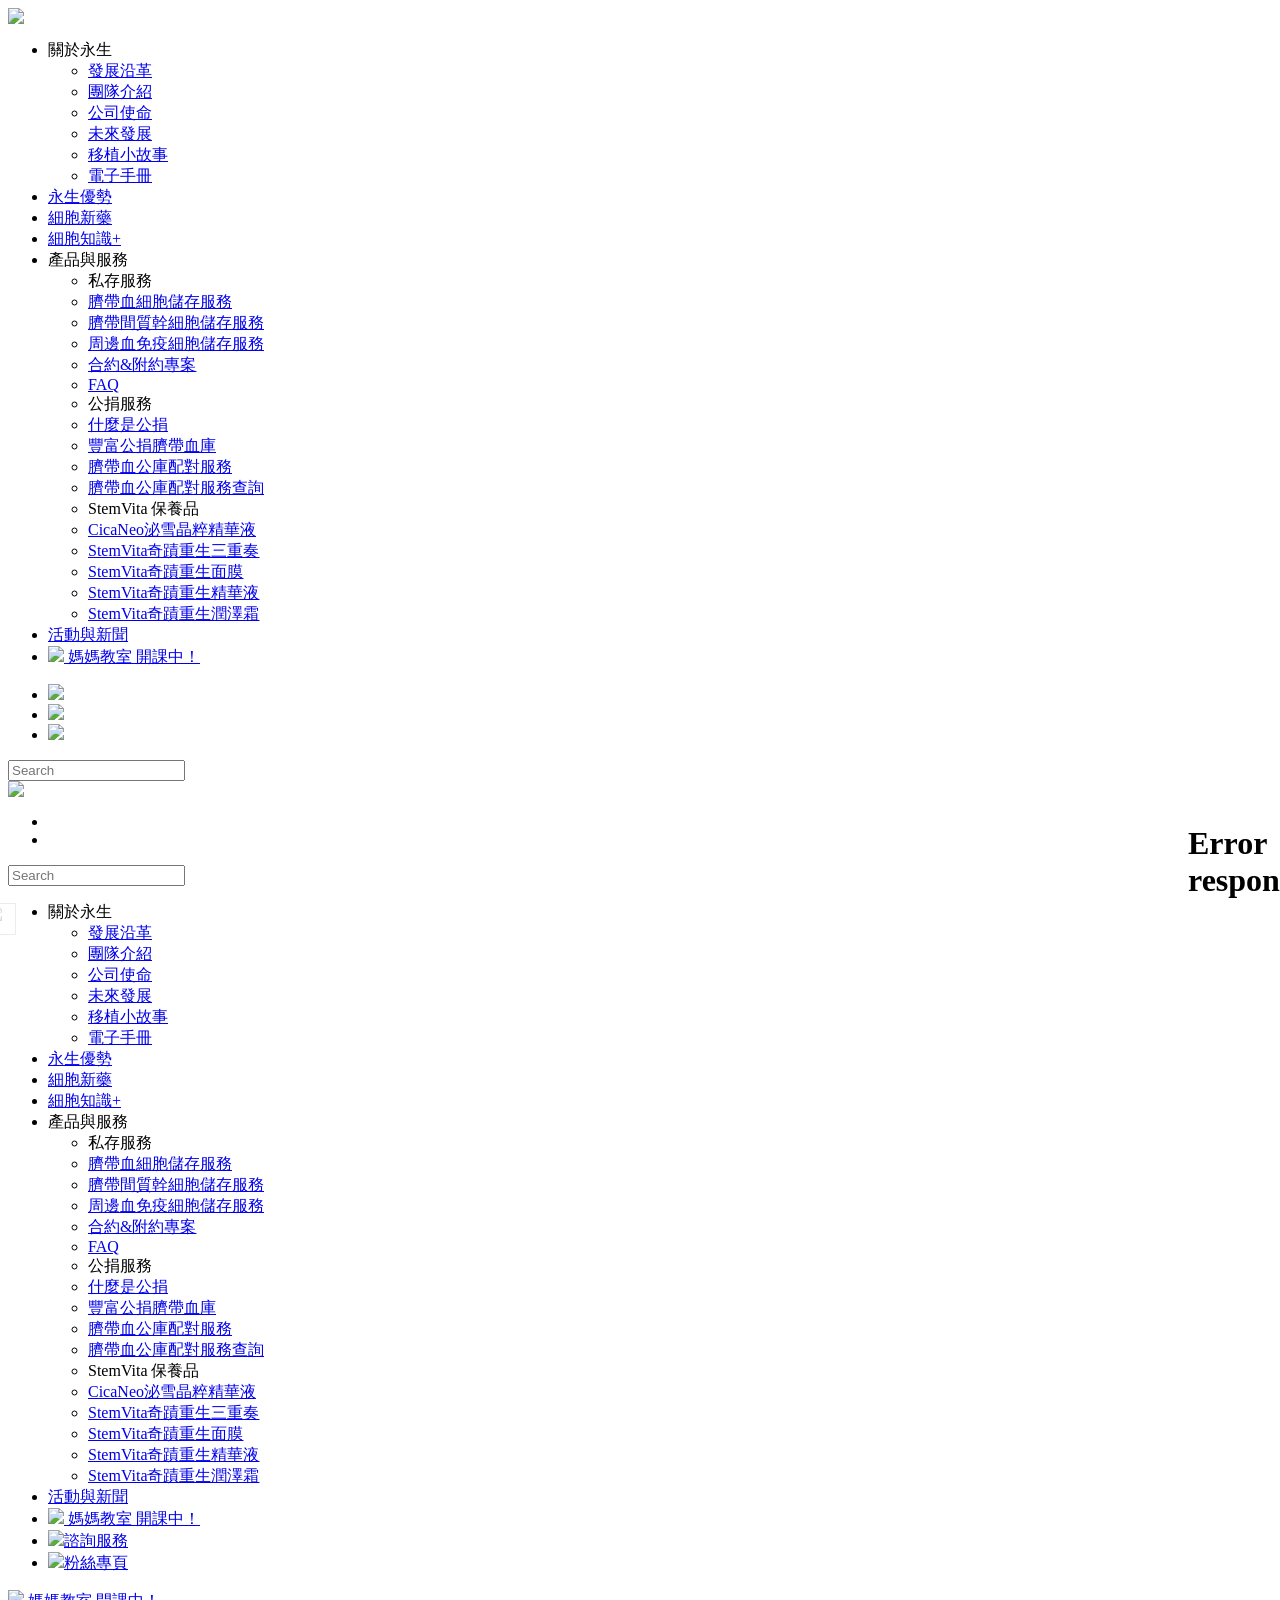
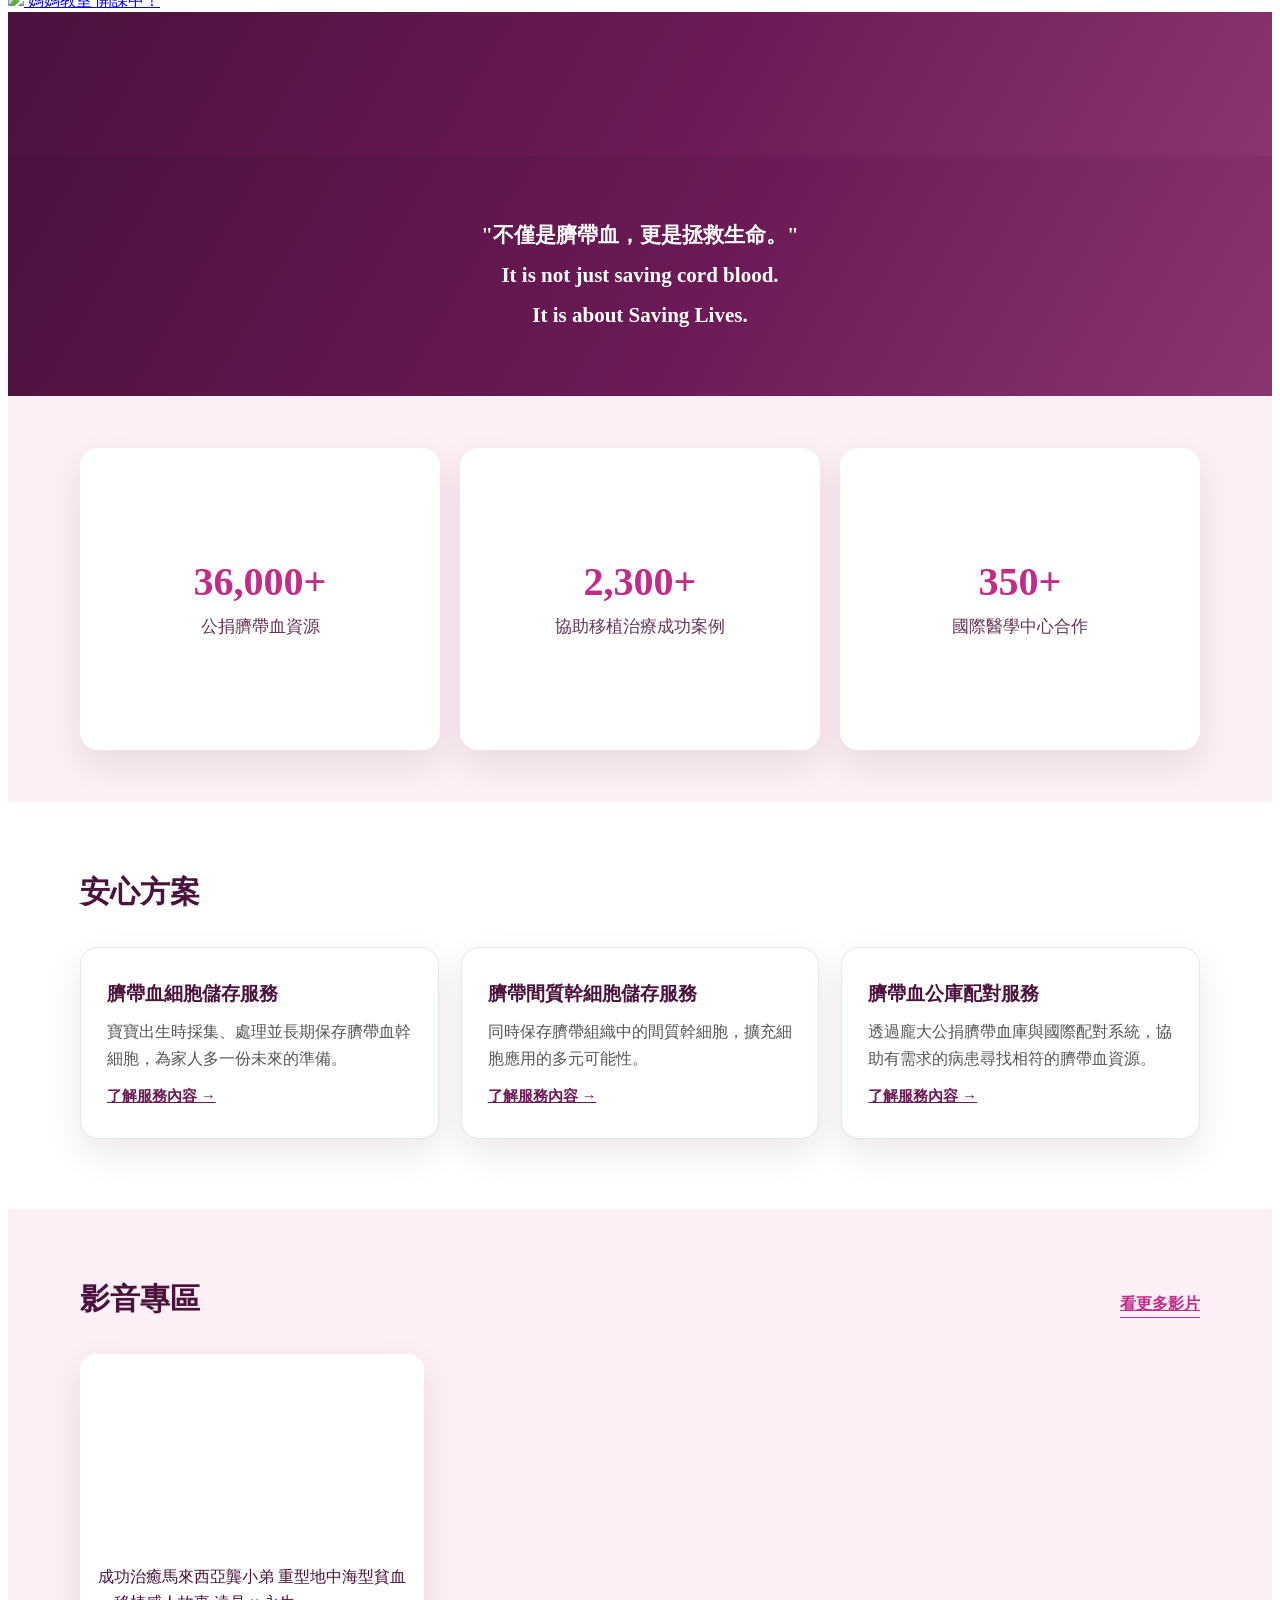
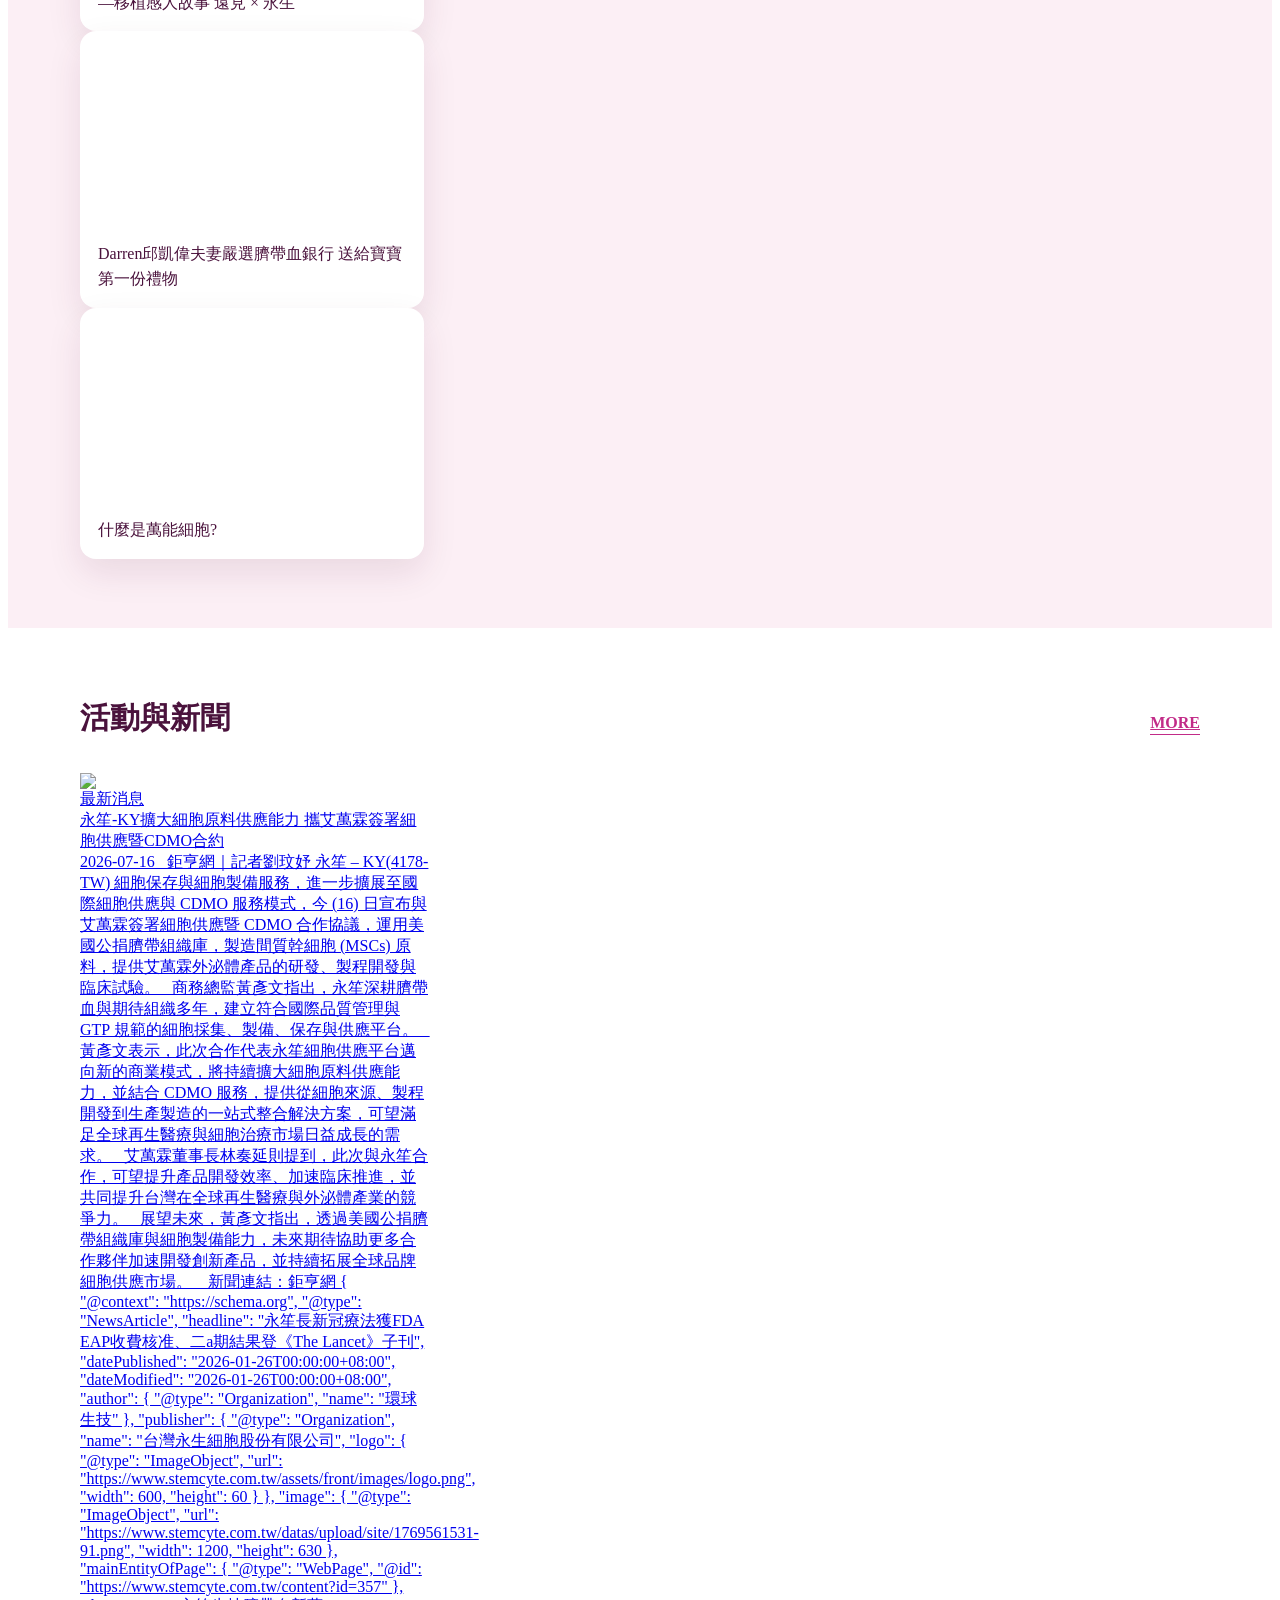
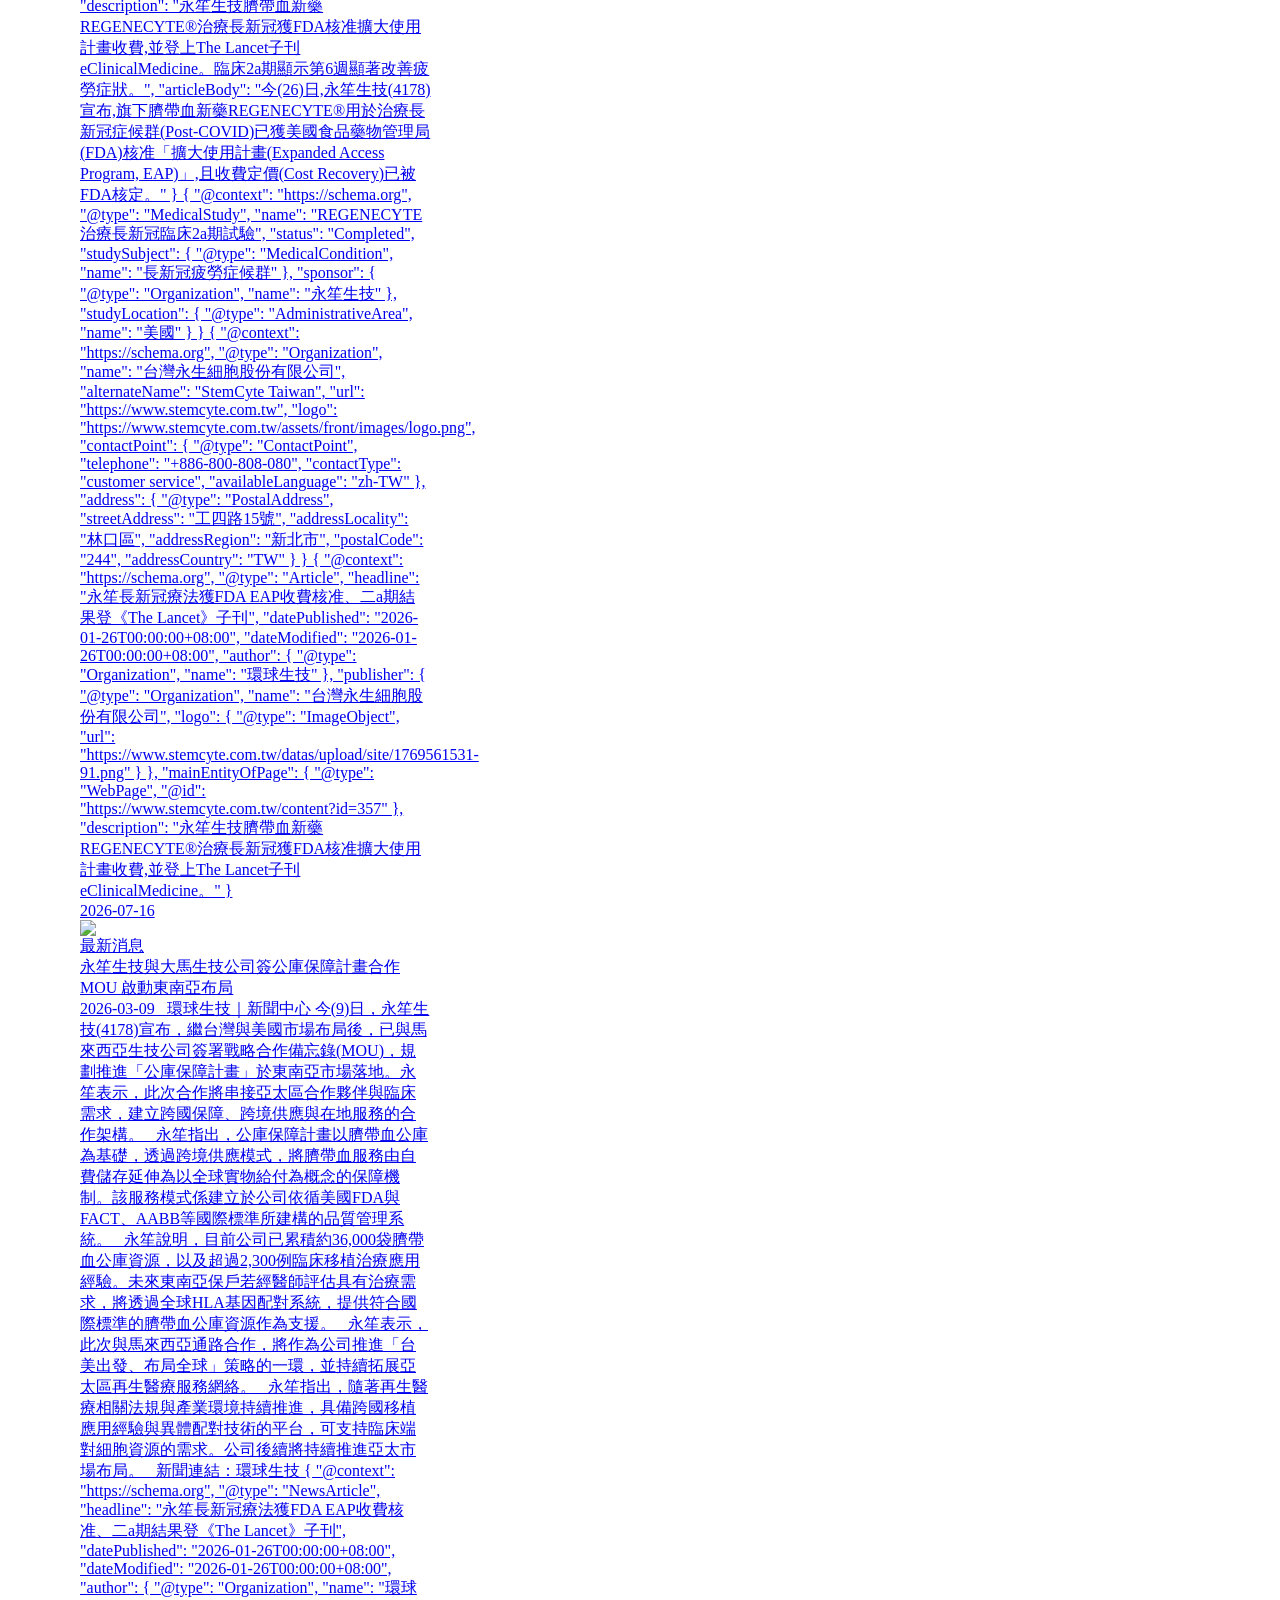
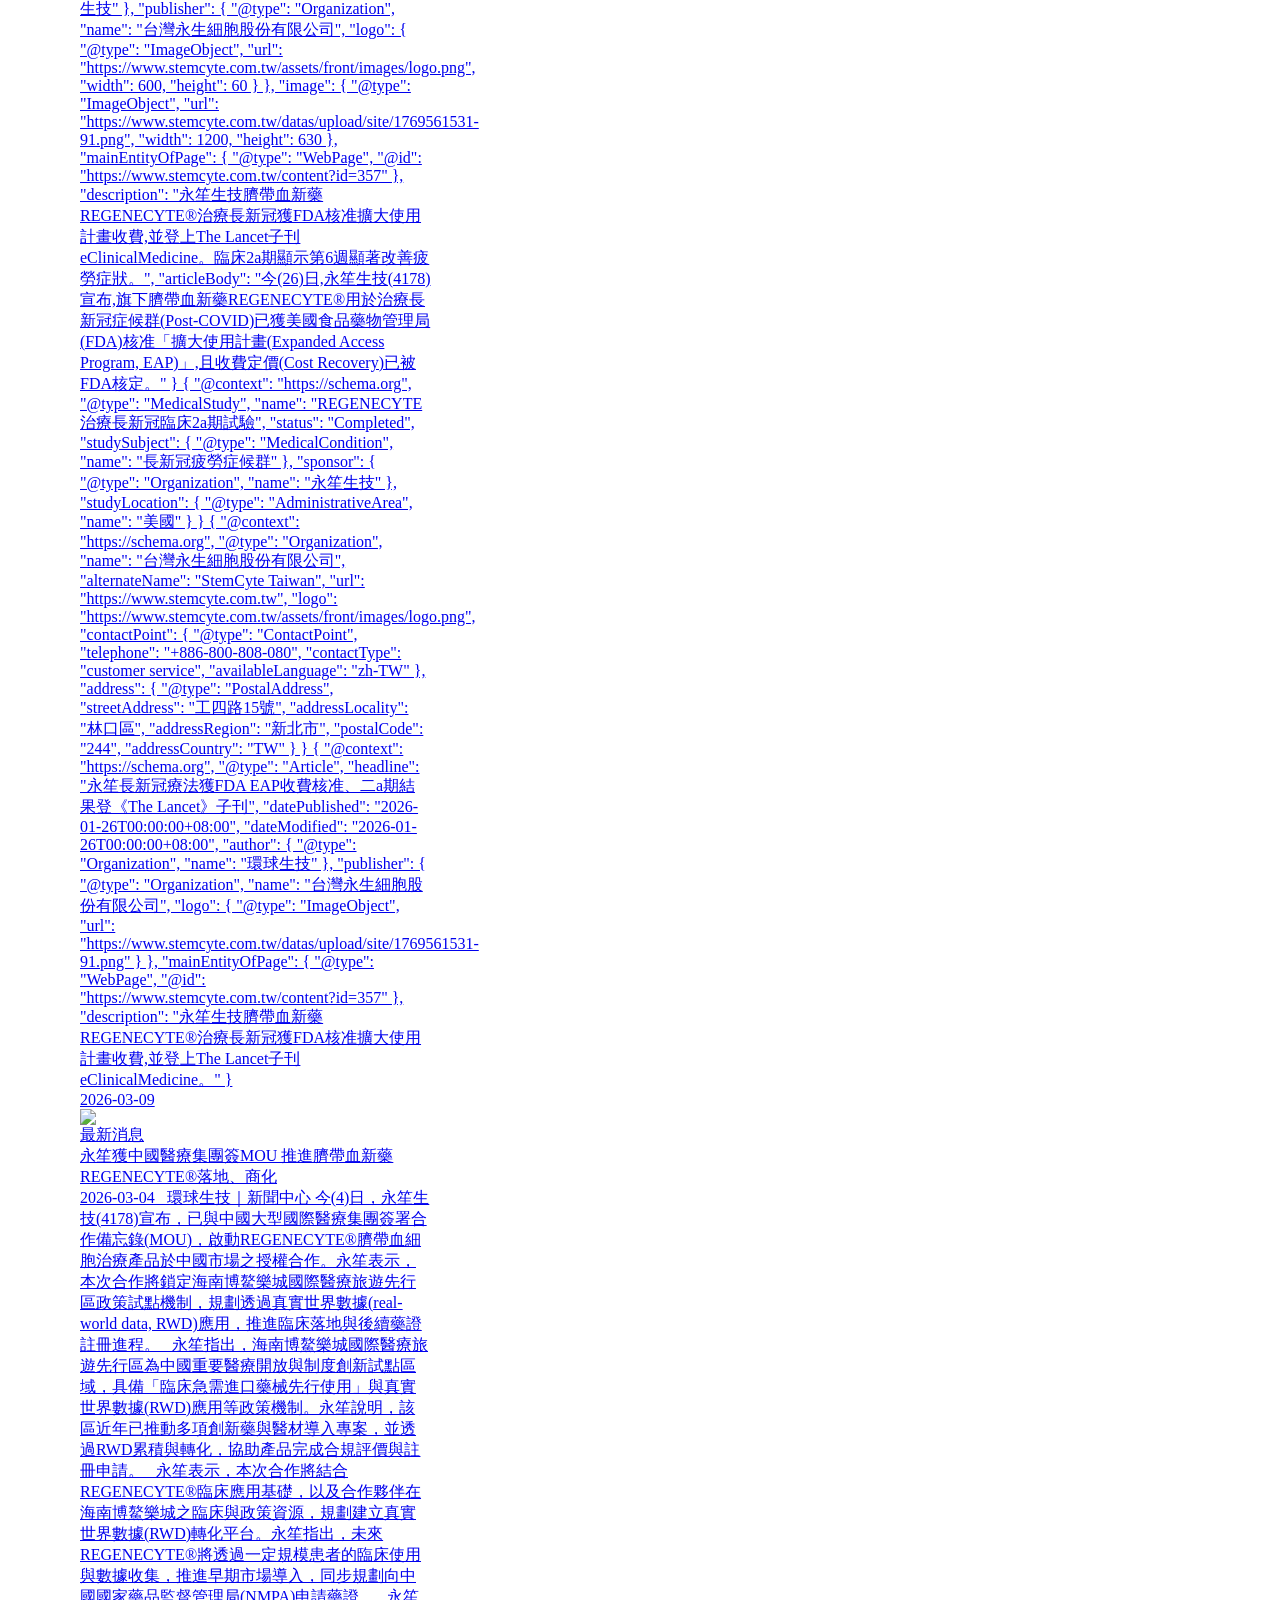
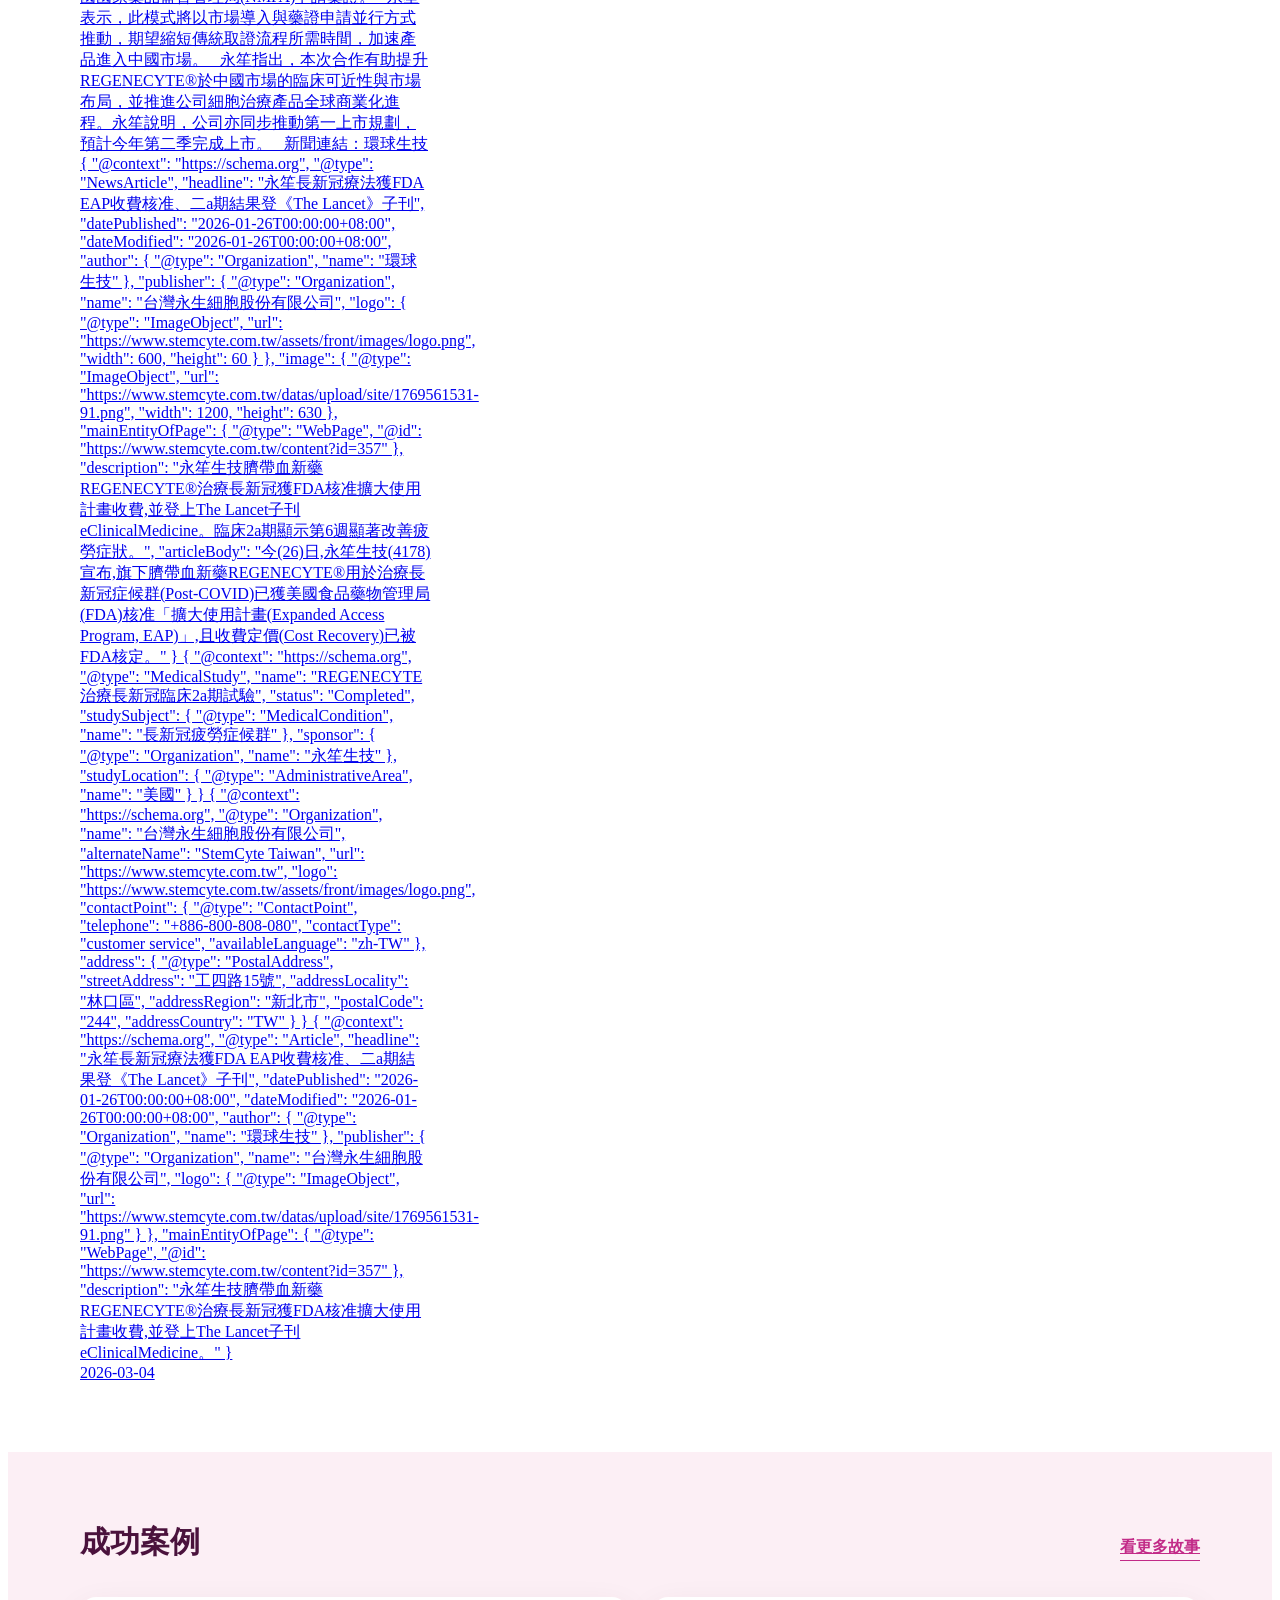
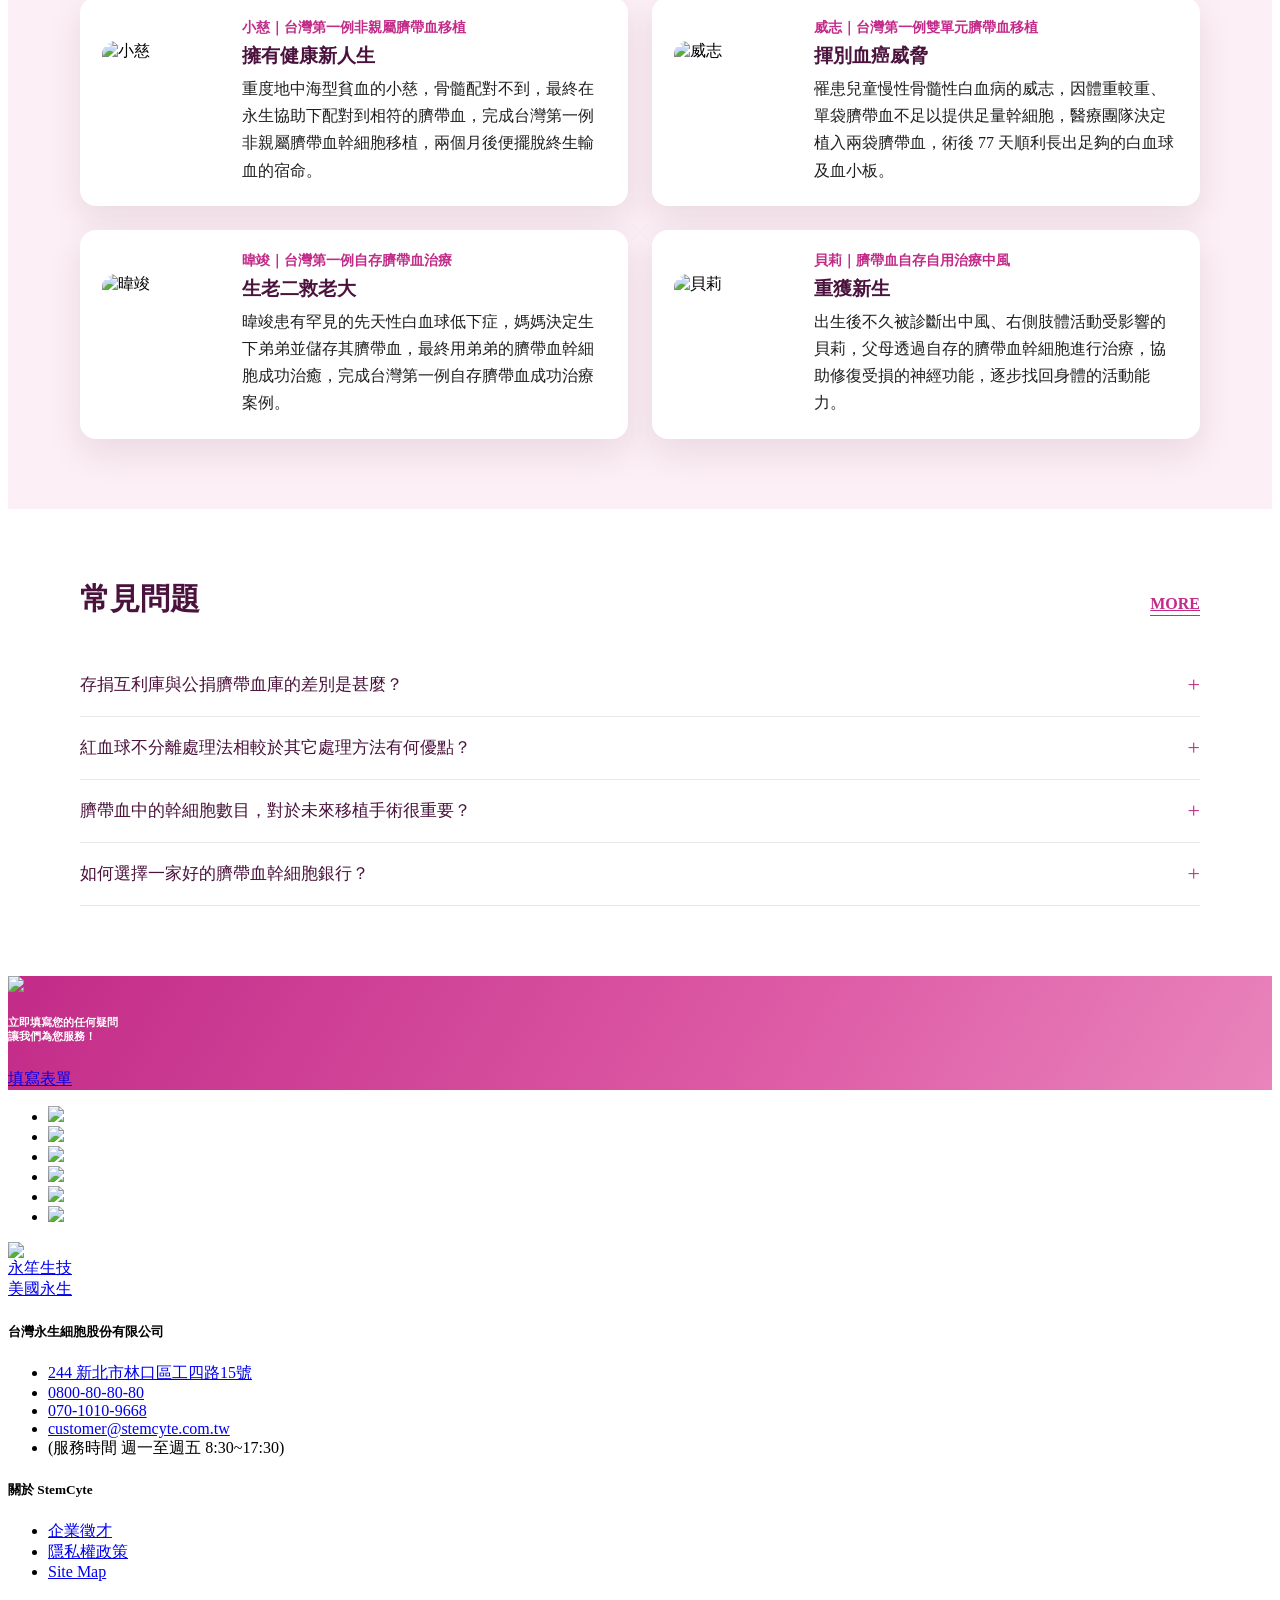
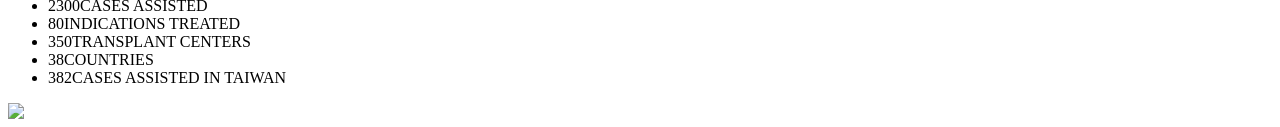
==== index.html @ 4b36f877 "Rename 台灣永生StemCyte.html to index.html" ====
<!DOCTYPE html PUBLIC "-//W3C//DTD XHTML 1.0 Transitional//EN" "http://www.w3.org/TR/xhtml1/DTD/xhtml1-transitional.dtd">
<!-- saved from url=(0028)https://www.stemcyte.com.tw/ -->
<html xmlns="http://www.w3.org/1999/xhtml"><head><meta http-equiv="Content-Type" content="text/html; charset=UTF-8"><meta http-equiv="origin-trial" content="A7vZI3v+Gz7JfuRolKNM4Aff6zaGuT7X0mf3wtoZTnKv6497cVMnhy03KDqX7kBz/q/[base64]">
	
	<meta http-equiv="X-UA-Compatible" content="IE=edge">
	<meta content="width=device-width, initial-scale=1, maximum-scale=1" name="viewport">
    <meta name="keywords" content="台灣永生,永生細胞,細胞治療,stemcyte,永生臍帶血, 臍帶血,臍帶,幹細胞,間質幹細胞,公庫,免疫細胞,準爸媽教室,媽媽教室,美商永生,永笙生技">
    <meta name="description" content="台灣永生 | 永笙生技 StemCyte 移植多、保障多、細胞多、公庫多、國際認證多，臍帶血細胞品質首選No.1！榮獲全球350家以上醫學中心肯定，協助臍帶血移植超過2,300單位，擁有獨家紅血球不分離專利技術及龐大公捐庫，華人配對率大於99%，並獲得AABB、FACT、NMDP、WMDA及FDA..等國際肯定，合約完整透明、保障無憂，存臍帶血最安心的保障。">
    <title>台灣永生StemCyte</title>
    <!-- 全站 SMO -->
<meta property="og:locale" content="zh_TW">
<meta property="og:type" content="website">
<meta property="og:title" content="stemcyte">
<meta property="og:description" content="台灣永生 | 永笙生技 StemCyte 移植多、保障多、細胞多、公庫多、國際認證多，臍帶血細胞品質首選No.1！榮獲全球350家以上醫學中心肯定，協助臍帶血移植超過2,300單位，擁有獨家紅血球不分離專利技術及龐大公捐庫，華人配對率大於99%，並獲得AABB、FACT、NMDP、WMDA及FDA..等國際肯定，合約完整透明、保障無憂，存臍帶血最安心的保障。">
<meta property="og:url" content="https://www.stemcyte.com.tw/">
<meta property="og:site_name" content="stemcyte">
<meta property="og:image:width" content="548">
<meta property="og:image:height" content="209">
<meta property="og:image" content="https://www.stemcyte.com.tw/assets/front/images/logo.png">
<meta property="og:image:alt" content="台灣永生 | 永笙生技 StemCyte 移植多、保障多、細胞多、公庫多、國際認證多，臍帶血細胞品質首選No.1！榮獲全球350家以上醫學中心肯定，協助臍帶血移植超過2,300單位，擁有獨家紅血球不分離專利技術及龐大公捐庫，華人配對率大於99%，並獲得AABB、FACT、NMDP、WMDA及FDA..等國際肯定，合約完整透明、保障無憂，存臍帶血最安心的保障。">






<!-- <link rel="icon" type="image/ico" href="https://www.stemcyte.com.tw/assets/front/images/favicon.ico" /> -->
<link rel="apple-touch-icon" sizes="180x180" href="https://www.stemcyte.com.tw/assets/front/images/favicon/apple-touch-icon.png">
<link rel="icon" type="image/png" sizes="32x32" href="https://www.stemcyte.com.tw/assets/front/images/favicon/favicon-32x32.png">
<link rel="icon" type="image/png" sizes="16x16" href="https://www.stemcyte.com.tw/assets/front/images/favicon/favicon-16x16.png">
<link rel="manifest" href="https://www.stemcyte.com.tw/assets/front/images/favicon/site.webmanifest">
<link rel="mask-icon" href="https://www.stemcyte.com.tw/assets/front/images/favicon/safari-pinned-tab.svg" color="#722257">
<meta name="msapplication-TileColor" content="#da532c">
<meta name="theme-color" content="#ffffff">

<link type="text/css" href="./台灣永生StemCyte_files/bootstrap.css" rel="stylesheet"><!--bootsrap3-->
<link href="./台灣永生StemCyte_files/reset.css" rel="stylesheet" type="text/css"><!--reset-->
<link href="./台灣永生StemCyte_files/swiper.min.css" rel="stylesheet" type="text/css"><!--swiper css-->
<link href="./台灣永生StemCyte_files/lightcase.css" rel="stylesheet" type="text/css"><!--lightcase css-->

<link rel="stylesheet" href="./台灣永生StemCyte_files/swiper(1).min.css">

<!-- Latest compiled and minified CSS -->
<link rel="stylesheet" href="./台灣永生StemCyte_files/bootstrap-select.css">

<link href="./台灣永生StemCyte_files/main.css" rel="stylesheet" type="text/css"><!--main css-->

<link href="./台灣永生StemCyte_files/css" rel="stylesheet">


<script src="./台灣永生StemCyte_files/banner.js.下載" type="text/javascript" id="cookieBanner-247407485" data-cookieconsent="ignore" data-hs-ignore="true" data-loader="hs-scriptloader" data-hsjs-portal="247407485" data-hsjs-env="prod" data-hsjs-hublet="na2"></script><script src="./台灣永生StemCyte_files/247407485.js.下載" type="text/javascript" id="hs-analytics"></script><script src="./台灣永生StemCyte_files/conversations-embed.js.下載" type="text/javascript" id="hubspot-messages-loader" data-loader="hs-scriptloader" data-hsjs-portal="247407485" data-hsjs-env="prod" data-hsjs-hublet="na2"></script><script src="./台灣永生StemCyte_files/collectedforms.js.下載" type="text/javascript" id="CollectedForms-247407485" crossorigin="anonymous" data-leadin-portal-id="247407485" data-leadin-env="prod" data-loader="hs-scriptloader" data-hsjs-portal="247407485" data-hsjs-env="prod" data-hsjs-hublet="na2"></script><script src="./台灣永生StemCyte_files/397675978868057" async=""></script><script async="" src="./台灣永生StemCyte_files/fbevents.js.下載"></script><script type="text/javascript" async="" charset="utf-8" src="./台灣永生StemCyte_files/recaptcha__zh_tw.js.下載" crossorigin="anonymous" integrity="sha384-iA2Cfae7S5I/+XLIyIclM2+j2nT2BlAn66uddDElQ/wmApPKNRs5gaACWxzRfNbX"></script><script src="./台灣永生StemCyte_files/jquery.min.js.下載"></script><!--jquery ui 1.8.3-->
<script src="./台灣永生StemCyte_files/jquery-ui.min.js.下載"></script><!--jquery 1.9.0-->
<script src="./台灣永生StemCyte_files/bootstrap.js.下載"></script><!--bootsrap3-->
<script src="./台灣永生StemCyte_files/dashed.js.下載"></script><!--消除連結虛線.js-->
<script src="./台灣永生StemCyte_files/swiper.min.js.下載"></script><!--swiper.js-->
<script src="./台灣永生StemCyte_files/lightcase.js.下載"></script><!--lightcase.js-->
<script src="./台灣永生StemCyte_files/nsdi.js.下載"></script><!--lightcase.js-->
<script src="./台灣永生StemCyte_files/api.js.下載"></script>

<!-- Latest compiled and minified JavaScript -->
<script src="./台灣永生StemCyte_files/bootstrap-select.js.下載"></script>

<!-- (Optional) Latest compiled and minified JavaScript translation files -->
<script src="./台灣永生StemCyte_files/defaults-zh_TW.min.js.下載"></script>

<!--HTML標簽支援IE js 開始-->
<script>
  document . createElement ( 'header' ) ;
  document . createElement ( 'section' ) ;
  document . createElement ( 'article' ) ;
  document . createElement ( 'aside' ) ;
  document . createElement ( 'nav' ) ;
  document . createElement ( 'footer' ) ;
</script>

	<script type="text/javascript">
	/* <![CDATA[ */
	var google_conversion_id = 848009871;
	var google_custom_params = window.google_tag_params;
	var google_remarketing_only = true;
	/* ]]> */
</script>

<script type="text/javascript">
	$(function(){
	  var getblurContent = $(".content");
	  var pagecopy = getblurContent.clone(true);
	  var blurryContent = $(".blurViewport .content-wrap");
	  var blurryContentViewport = $(".blurViewport");
	      blurryContent.append(pagecopy);
	  $(window).scroll(function(){
	    blurryContentViewport.scrollTop(window.pageYOffset);
	   });
	});
</script>



<script type="text/javascript">
	$(document).ready(function(){
	    var observe;
	    if (window.attachEvent) {
	        observe = function (element, event, handler) {
	            element.attachEvent('on'+event, handler);
	        };
	    }
	    else {
	        observe = function (element, event, handler) {
	            element.addEventListener(event, handler, false);
	        };
	    }

	    function init () {
	        var text = document.getElementById('textarea-01');
	        function resize () {
	            text.style.height = 'auto';
	            text.style.height = text.scrollHeight+'px';
	        }
	        /* 0-timeout to get the already changed text */
	        function delayedResize () {
	            window.setTimeout(resize, 0);
	        }
	        observe(text, 'change',  resize);
	        observe(text, 'cut',     delayedResize);
	        observe(text, 'paste',   delayedResize);
	        observe(text, 'drop',    delayedResize);
	        observe(text, 'keydown', delayedResize);

	        text.focus();
	        text.select();
	        resize();
	    }
	});
</script>


<!-- Meta Pixel Code -->
<script>
!function(f,b,e,v,n,t,s)
{if(f.fbq)return;n=f.fbq=function(){n.callMethod?
n.callMethod.apply(n,arguments):n.queue.push(arguments)};
if(!f._fbq)f._fbq=n;n.push=n;n.loaded=!0;n.version='2.0';
n.queue=[];t=b.createElement(e);t.async=!0;
t.src=v;s=b.getElementsByTagName(e)[0];
s.parentNode.insertBefore(t,s)}(window, document,'script',
'https://connect.facebook.net/en_US/fbevents.js');
fbq('init', '397675978868057');
fbq('track', 'PageView');
</script>
<noscript><img height="1" width="1" style="display:none"
src="https://www.facebook.com/tr?id=397675978868057&ev=PageView&noscript=1"
/></noscript>
<!-- End Meta Pixel Code -->

<!-- Global site tag (gtag.js) - Google Ads: 10875072343 -->
<script async="" src="./台灣永生StemCyte_files/js"></script>
<script>
  window.dataLayer = window.dataLayer || [];
  function gtag(){dataLayer.push(arguments);}
  gtag('js', new Date());


  gtag('config', 'AW-10875072343');
</script>

<!-- 2022 update -->
<!-- Global site tag (gtag.js) - Google Analytics -->
<script async="" src="./台灣永生StemCyte_files/js(1)"></script>
<script>
  window.dataLayer = window.dataLayer || [];
  function gtag(){dataLayer.push(arguments);}
  gtag('js', new Date());

  gtag('config', 'G-Z8NLX0GKRR');
</script>




    <!-- ============================================================
         首頁改版：新增樣式，class 皆以 sc- 前綴，不覆蓋原站既有樣式。
         原本 index_top / news_swiper / video_swiper 等既有 class 與
         Swiper 初始化程式碼全部保留，避免影響現有功能。

         注意：字級全部改用 px（不用 rem/em），因為全站 html/body 的
         根字級被原站 CSS 縮小過，rem 會被連帶縮小、造成字太小的問題。
    ============================================================ -->
    <style type="text/css">
        :root{
            --sc-pink:#C22B88;
            --sc-plum:#6C1A55;
            --sc-plum-deep:#4A123C;
            --sc-blush:#FCEFF5;
            --sc-line:rgba(51,20,43,0.10);
            --sc-shadow:0 14px 34px rgba(76,20,60,0.10);
        }
        /* 主視覺輪播：恢復原本「圖片依比例撐滿寬度」的呈現方式，
           不再限制高度／裁切（先前為了電腦版過高加過 max-height，
           這次照要求還原） */

        /* 「立即填寫您的任何疑問」CTA 只在首頁換成漸層背景，
           其他頁面共用同一個 footer.php，樣式完全不受影響。
           選擇器對應 main.css 第 2632~2667 行的 .mc_info_link 規則。 */
        body[data-page="index"] footer .mc_info_link{
            background:linear-gradient(120deg, #C22B88 0%, #DD5AA5 60%, #E984BC 100%) !important;
        }
        body[data-page="index"] footer .mc_info_link h6{
            color:#fff !important;
        }

        /* 全站 body 預設是 text-align:justify、letter-spacing:1px、
           font-size:12px（main.css 第 5~17 行），這裡針對新增區塊
           重設，避免中文內容跑齊行、字距跑掉 */
        .sc-section, .sc-stats, .sc-plan-card, .sc-story-row,
        .sc-faq-item, .sc-video-wrap .info, .sc-head{
            text-align:left; letter-spacing:normal;
        }

        /* 既有輪播分頁小圓點改用品牌色，其餘 Swiper 結構不動 */
        .index_top .swiper-pagination-bullet-active{ background:var(--sc-pink) !important; }
        /* 讓輪播的分頁點/箭頭一直保持在最上層，不被下面標語區的疊層蓋住 */
        .index_top .swiper-pagination.index_top_pag,
        .index_top .swiper-button-next.index_top_pag-next,
        .index_top .swiper-button-prev.index_top_pag-prev{
            z-index:5 !important;
        }
        /* 左右箭頭在深色底上不夠明顯，強制轉成白色
           （不管原本圖示是 png 圖片還是 CSS 畫的箭頭，這個寫法都通用） */
        .index_top .swiper-button-next.index_top_pag-next,
        .index_top .swiper-button-prev.index_top_pag-prev{
            filter:brightness(0) invert(1);
            color:#fff !important;
            --swiper-navigation-color:#fff;
            opacity:.9;
        }

        /* 影音專區／活動與新聞在手機上滑不動的保險修法：
           明確告訴瀏覽器「水平方向的手勢交給輪播處理，
           只有垂直方向留給網頁捲動」，避免被瀏覽器自己的
           捲動手勢搶走橫滑事件 */
        .sc-video-wrap .swiper-container,
        .sc-news-wrap .swiper-container{
            touch-action: pan-y;
        }

        /* 品牌標語區（沿用原本 $summary 內容，僅重新設計視覺）
           用 !important + 較高特異度選擇器，避免被原站 .index_sec / .slogon
           既有樣式（深色底）蓋掉 -- 這是上一版跑版的主因 */
        /* 輪播底色也一併換成深紫，即使圖片邊緣有沒蓋滿的地方，
           也不會露出白色，跟下面標語區的顏色是同一組、無縫銜接 */
        .swiper-container.index_top{
            background:linear-gradient(120deg, #4A123C 0%, #6C1A55 55%, #8B3570 100%);
        }

        /* 品牌標語：改回以 #6C1A55 為主的深紫漸層，不做透明淡出，
           直接跟輪播底色同一組深紫銜接，看起來是同一塊矩形 */
        body article.content section.index_sec.slogon{
            background:linear-gradient(120deg, #4A123C 0%, #6C1A55 55%, #8B3570 100%) !important;
            padding:60px 24px !important;
            margin-top:0 !important;
            position:relative !important;
            z-index:2 !important;
            text-align:center !important;
        }
        body article.content section.index_sec.slogon .container{
            background:none !important;
        }
        body article.content section.index_sec.slogon .container h1{
            color:#fff !important;
            font-size:21px !important;
            line-height:1.9 !important;
            margin:0 !important;
            font-weight:700 !important;
            font-family:inherit !important;
            text-align:center !important;
        }

        /* 重要標籤（數字） */
        .sc-stats{ background:var(--sc-blush); padding:52px 24px; }
        .sc-stat-grid{ max-width:1120px; margin:0 auto; display:grid; grid-template-columns:repeat(3,1fr); gap:20px; }
        .sc-stat-card{
            background:#fff; border-radius:18px; box-shadow:var(--sc-shadow);
            padding:56px 24px; text-align:center !important;
            display:flex; flex-direction:column; align-items:center; justify-content:center;
            min-height:190px;
        }
        .sc-stat-num{ font-weight:900; font-size:40px; line-height:1.2; color:var(--sc-pink); }
        .sc-stat-label{ margin-top:8px; font-size:17px; line-height:1.5; color:var(--sc-plum-deep); opacity:.85; }

        /* 共用區塊標題 */
        .sc-section{ max-width:1120px; margin:0 auto; padding:70px 24px; }
        .sc-head{ display:flex; align-items:baseline; justify-content:space-between; margin-bottom:34px; gap:20px; flex-wrap:wrap; }
        .sc-head h2{ font-size:30px; font-weight:700 !important; margin:0; color:var(--sc-plum-deep); }
        .sc-head a.sc-more{ font-size:16px; font-weight:700; color:var(--sc-pink); border-bottom:1.5px solid var(--sc-pink); padding-bottom:2px; }

        /* 安心方案 */
        .sc-plan-grid{ display:grid; grid-template-columns:repeat(3,1fr); gap:22px; }
        .sc-plan-card{ border:1px solid var(--sc-line); border-radius:18px; padding:32px 26px; background:#fff; box-shadow:var(--sc-shadow); }
        .sc-plan-card h3{ font-size:19px; line-height:1.5; color:var(--sc-plum-deep); margin:0 0 10px; }
        .sc-plan-card p{ font-size:16px; line-height:1.7; color:#444; opacity:.9; margin:0 0 14px; }
        .sc-plan-card a{ font-size:15px; font-weight:700; color:var(--sc-plum); }

        /* 影音專區：獨立卡片外觀，固定 16:9 縮圖比例，避免變形 */
        .sc-video-wrap{ background:var(--sc-blush); }
        .sc-video-wrap .video_swiper .swiper-wrapper{ align-items:stretch; }
        .sc-video-wrap .video_swiper .swiper-slide{
            background:#fff; border-radius:16px; overflow:hidden; box-shadow:var(--sc-shadow);
            display:flex; flex-direction:column; height:auto;
        }
        .sc-video-wrap .video_swiper .sc-video-thumb{
            width:100%; aspect-ratio:16/9; background-size:cover; background-position:center; background-repeat:no-repeat;
            display:block; flex-shrink:0;
        }
        .sc-video-wrap .video_swiper .info{
            padding:16px 18px; flex:1; display:flex; align-items:center;
        }
        .sc-video-wrap .video_swiper .info .title{
            font-size:16px; line-height:1.6; color:var(--sc-plum-deep); font-weight:500;
            margin:0; display:-webkit-box; -webkit-line-clamp:2; -webkit-box-orient:vertical;
            overflow:hidden;
        }

        /* 活動與新聞 */
        .sc-news-wrap{ background:#fff; }

        /* 成功案例 */
        /* 成功案例：改成外層全寬背景包一層（跟影音/新聞區一樣的做法），
           裡面用兩欄卡片排列，不用一行一則的長列表 */
        .sc-stories-wrap{ background:var(--sc-blush); }
        .sc-story-grid{ display:grid; grid-template-columns:repeat(2,1fr); gap:24px; }
        .sc-story-row{
            display:grid; grid-template-columns:120px 1fr; gap:20px; align-items:center;
            background:#fff; border-radius:16px; padding:22px; box-shadow:var(--sc-shadow);
        }
        .sc-story-row img{ width:100%; border-radius:14px; aspect-ratio:1/1; object-fit:cover; }
        .sc-story-kicker{ font-size:14px; color:var(--sc-pink); font-weight:700; margin-bottom:6px; }
        .sc-story-row h3{ font-size:19px; margin:0 0 6px; color:var(--sc-plum-deep); }
        .sc-story-row p{ font-size:16px; line-height:1.7; opacity:.88; margin:0; }

        /* FAQ（延用 $faq 陣列，僅有 title + url，沒有內文，
           所以做成「風琴夾外觀」的可展開列表：展開後顯示一句提示
           ＋連到完整解答頁的連結，不是憑空生答案內容 */
        .sc-faq-item{ border-bottom:1px solid var(--sc-line); }
        .sc-faq-item summary{
            list-style:none; cursor:pointer; padding:18px 0;
            display:flex; justify-content:space-between; align-items:center; gap:20px;
            font-size:17px; color:var(--sc-plum-deep); font-weight:500;
        }
        .sc-faq-item summary::-webkit-details-marker{ display:none; }
        .sc-faq-item summary::after{
            content:"+"; font-size:22px; color:var(--sc-pink); flex-shrink:0; transition:transform .25s;
        }
        .sc-faq-item[open] summary::after{ transform:rotate(45deg); }
        .sc-faq-item summary:hover{ color:var(--sc-pink); }
        .sc-faq-item .sc-faq-a{
            padding:0 0 20px; font-size:15px; line-height:1.8; color:#555; max-width:760px;
        }
        .sc-faq-item .sc-faq-a a{ color:var(--sc-pink); font-weight:700; }

        @media(max-width:860px){
            .sc-stat-grid, .sc-plan-grid, .sc-story-grid{ grid-template-columns:1fr; }
            .sc-story-row{ grid-template-columns:90px 1fr; }
            .sc-video-wrap .video_swiper .sc-video-thumb{ aspect-ratio:16/9; }
        }
    </style>
<style id="kortex-button-styles">
    @keyframes kortex-spin {
      to { transform: rotate(360deg); }
    }
    @keyframes kortex-shake {
      0%, 100% { transform: translateX(0); }
      10%, 30%, 50%, 70%, 90% { transform: translateX(-4px); }
      20%, 40%, 60%, 80% { transform: translateX(4px); }
    }
  </style><script type="text/javascript" async="" src="./台灣永生StemCyte_files/f.txt"></script><style type="text/css">html.hs-messages-widget-open.hs-messages-mobile,html.hs-messages-widget-open.hs-messages-mobile body{overflow:hidden!important;position:relative!important}html.hs-messages-widget-open.hs-messages-mobile body{height:100%!important;margin:0!important}#hubspot-messages-iframe-container{display:initial!important;z-index:2147483647;position:fixed!important;bottom:0!important}#hubspot-messages-iframe-container:hover .hs-drag-handle--v2--widget-open--left,#hubspot-messages-iframe-container:hover .hs-drag-handle--v2--widget-open--right{display:flex!important}#hubspot-messages-iframe-container.widget-align-left{left:0!important}#hubspot-messages-iframe-container.widget-align-right{right:0!important}#hubspot-messages-iframe-container.widget-align-center{left:50%!important;transform:translateX(-50%)!important;bottom:32px!important}#hubspot-messages-iframe-container.hs-messages-lightbox-expanded{top:0!important;right:0!important;bottom:0!important;left:0!important;width:100%!important;height:100%!important;z-index:2147483647!important;transform:none!important}#hubspot-messages-iframe-container.hs-messages-lightbox-expanded iframe{position:fixed!important;top:0!important;right:0!important;bottom:0!important;left:0!important;width:100%!important;height:100%!important}#hubspot-messages-iframe-container.internal{z-index:1111}#hubspot-messages-iframe-container.internal iframe{min-width:108px}#hubspot-messages-iframe-container .hs-shadow-container{display:initial!important;z-index:-1;position:absolute;width:0;height:0;bottom:0;content:""}#hubspot-messages-iframe-container .hs-shadow-container.internal{display:none!important}#hubspot-messages-iframe-container .hs-shadow-container.active{width:400px;height:400px}#hubspot-messages-iframe-container iframe{display:initial!important;width:100%!important;height:100%!important;border:none!important;position:absolute!important;bottom:0!important;right:0!important;background:transparent!important}#hubspot-messages-iframe-container .hs-drag-handle--v2--widget-open--right{bottom:20px;left:-5px;display:none!important}#hubspot-messages-iframe-container .hs-drag-handle--v2--widget-open--left{bottom:20px;right:-5px;display:none!important}.hs-drag-handle{position:absolute;cursor:grab;height:60px;display:none;align-items:center;transition:opacity .5s ease;transition-delay:.5s;opacity:1}.hs-drag-handle--v1--right{right:82px;bottom:12px}.hs-drag-handle--v1--left{left:82px;bottom:12px}.hs-drag-handle--v2--pill-launcher--right{bottom:20px;left:10px}.hs-drag-handle--v2--pill-launcher--left{bottom:20px;right:10px}.hs-drag-handle--v2--hidden--left,.hs-drag-handle--v2--hidden--right{opacity:0!important;pointer-events:none!important;transition:none!important}.hs-drag-overlay{position:absolute;top:0;left:0;right:0;bottom:0;user-select:none;z-index:999;display:none}@media print{#hubspot-messages-iframe-container.hs-widget-hide-on-print{display:none!important}}</style></head>
<body data-page="index" style="">

<!-- Google Tag Manager (noscript) -->
<noscript><iframe src="https://www.googletagmanager.com/ns.html?id=GTM-5TSJS4P"
height="0" width="0" style="display:none;visibility:hidden"></iframe></noscript>
<!-- End Google Tag Manager (noscript) -->




<!-- web header -->
<header class="web_header">
	<div>
		<div class="logo"><a href="https://www.stemcyte.com.tw/"><img src="./台灣永生StemCyte_files/logo.png" width="148px"></a></div>
		<nav>
			<ul>
				<li>
					<a>關於永生</a>

					<ul class="submenu">
																	<li><a href="https://www.stemcyte.com.tw/content?id=49">發展沿革</a></li>
												<li><a href="https://www.stemcyte.com.tw/content?id=28">團隊介紹</a></li>
												<li><a href="https://www.stemcyte.com.tw/content?id=26">公司使命</a></li>
												<li><a href="https://www.stemcyte.com.tw/content?id=29">未來發展</a></li>
												<li><a href="https://www.stemcyte.com.tw/content?id=70">移植小故事</a></li>
												<li><a href="https://www.stemcyte.com.tw/content?id=94">電子手冊</a></li>
																</ul>
				</li>
				
				<li>
					<a href="https://www.stemcyte.com.tw/superiority">永生優勢</a>
				</li>
				<li>
					<a href="https://www.stemcyte.com.tw/newdrug">細胞新藥</a>
				</li>				
				<li>
					<a href="https://www.stemcyte.com.tw/knowledge">細胞知識+</a>
				</li>

				<!-- <li>
					<a href="https://www.stemcyte.com.tw/stemcellknowledge">幹細胞新知</a>
				</li> -->

				

				<style type="text/css">
				</style>

				<li>
					<a>產品與服務</a>

					<ul class="submenu">
																														<li><a class="title">私存服務</a></li>
																																									<li><a href="https://www.stemcyte.com.tw/content?id=224">臍帶血細胞儲存服務</a></li>
																																											<li><a href="https://www.stemcyte.com.tw/content?id=225">臍帶間質幹細胞儲存服務</a></li>
																																											<li><a href="https://www.stemcyte.com.tw/content?id=218">周邊血免疫細胞儲存服務</a></li>
																																											<li><a href="https://www.stemcyte.com.tw/content?id=36">合約&amp;附約專案</a></li>
																																											<li><a href="https://www.stemcyte.com.tw/content?id=64">FAQ</a></li>
																																																																																																																																																																																																																																																											<li><a class="title">公捐服務</a></li>
																																																																																																																																																		<li><a href="https://www.stemcyte.com.tw/content?id=65">什麼是公捐</a></li>
																																											<li><a href="https://www.stemcyte.com.tw/content?id=66">豐富公捐臍帶血庫</a></li>
																																											<li><a href="https://www.stemcyte.com.tw/content?id=369">臍帶血公庫配對服務</a></li>
																																											<li><a href="https://www.stemcyte.com.tw/content?id=366">臍帶血公庫配對服務查詢</a></li>
																																																																																																																																																																																</ul>

					<!-- 寫死新的項目 大於兩個才需要到第二排-->
											<ul class="submenu col2">
																																																					<li><a class="title">StemVita 保養品</a></li>
																																																																																																																																																																																																																<li><a href="https://www.stemcyte.com.tw/content?id=337">CicaNeo泌雪晶粹精華液</a></li>
																																							<li><a href="https://www.stemcyte.com.tw/content?id=84">StemVita奇蹟重生三重奏</a></li>
																																							<li><a href="https://www.stemcyte.com.tw/content?id=173">StemVita奇蹟重生面膜</a></li>
																																							<li><a href="https://www.stemcyte.com.tw/content?id=178">StemVita奇蹟重生精華液</a></li>
																																							<li><a href="https://www.stemcyte.com.tw/content?id=179">StemVita奇蹟重生潤澤霜</a></li>
																																																</ul>
									</li>

				<li>
					<a href="https://www.stemcyte.com.tw/eventnews">活動與新聞</a>
				</li>

				<!-- <li>
					<a href="https://www.stemcyte.com.tw/knowledge">準爸媽寶典</a>
				</li> -->


				<li class="mc_but">
					<a href="https://www.stemcyte.com.tw/momclass"><img src="./台灣永生StemCyte_files/heart_2x_white.png" width="16px"> 媽媽教室 開課中！</a>
				</li>
			</ul>
		</nav>

		<div class="header_right">
			<ul>

				<!-- 	 				<li class="member_but">
						<a href="https://www.stemcyte.com.tw/signin">會員登入</a>
					</li>
				 -->

				<li class="facebook_but">
					<a target="_blank" href="https://www.facebook.com/StemCyteInc"><img src="./台灣永生StemCyte_files/fa-facebook.png" width="10px"></a>
				</li>

				<li class="search_but">
					<a><img src="./台灣永生StemCyte_files/search.png" width="17px"></a>
				</li>

				<li class="sent_but">
					<a href="https://www.stemcyte.com.tw/advisory"><img src="./台灣永生StemCyte_files/sent_blue.png" width="18px"></a>
				</li>

			</ul>


		</div>
	</div>
</header>

<!-- 全站收尋 -->
<form class="search search_space" method="post" action="https://www.stemcyte.com.tw/searchresult" enctype="multipart/form-data" data-hs-cf-bound="true">
	<input type="text" class="s" name="search" id="search" title="search" placeholder="Search">
</form>

<!-- mobile header -->

<header class="mobile_header">
	<div class="logo"><a href="https://www.stemcyte.com.tw/index.php"><img src="./台灣永生StemCyte_files/logo(1).png" width="148px"></a></div>
	<div class="mobile_header_right">

		<!-- 手機 會員登入 -->
		<!-- 			<a class="mobile_user" href="https://www.stemcyte.com.tw/signin"><img src="https://www.stemcyte.com.tw//assets/front/images/icon/user_2x.png" height="34"></a>
		 -->
		<a class="burger">
			<ul>
				<li></li>
				<li></li>
			</ul>
		</a>
	</div>
</header>

<div class="mobile_nav">

	<form class="mobile_search" method="post" action="https://www.stemcyte.com.tw/searchresult" enctype="multipart/form-data" data-hs-cf-bound="true">
		<input type="search" class="s" name="search" title="search" value="" placeholder="Search">
	</form>
	<nav>
		<ul>
			<li>
				<a class="plus">關於永生</a>

				<ul class="submenu">
																	<li><a href="https://www.stemcyte.com.tw/content?id=49">發展沿革</a></li>
												<li><a href="https://www.stemcyte.com.tw/content?id=28">團隊介紹</a></li>
												<li><a href="https://www.stemcyte.com.tw/content?id=26">公司使命</a></li>
												<li><a href="https://www.stemcyte.com.tw/content?id=29">未來發展</a></li>
												<li><a href="https://www.stemcyte.com.tw/content?id=70">移植小故事</a></li>
												<li><a href="https://www.stemcyte.com.tw/content?id=94">電子手冊</a></li>
															</ul>
			</li>
			<li>
				<a href="https://www.stemcyte.com.tw/superiority">永生優勢</a>
			</li>
			<li>
				<a href="https://www.stemcyte.com.tw/newdrug">細胞新藥</a>
			</li>
			<li>
				<a href="https://www.stemcyte.com.tw/knowledge">細胞知識+</a>
			</li>
			<!-- <li>
				<a href="https://www.stemcyte.com.tw/stemcellknowledge">幹細胞新知</a>
			</li> -->

			

			<li>
				<a class="plus">產品與服務</a>

				<ul class="submenu">
																		<li><a class="title">私存服務</a></li>
																																	<li><a href="https://www.stemcyte.com.tw/content?id=224">臍帶血細胞儲存服務</a></li>
																																			<li><a href="https://www.stemcyte.com.tw/content?id=225">臍帶間質幹細胞儲存服務</a></li>
																																			<li><a href="https://www.stemcyte.com.tw/content?id=218">周邊血免疫細胞儲存服務</a></li>
																																			<li><a href="https://www.stemcyte.com.tw/content?id=36">合約&amp;附約專案</a></li>
																																			<li><a href="https://www.stemcyte.com.tw/content?id=64">FAQ</a></li>
																																																																																																																																																																																														<li><a class="title">公捐服務</a></li>
																																																																																																																						<li><a href="https://www.stemcyte.com.tw/content?id=65">什麼是公捐</a></li>
																																			<li><a href="https://www.stemcyte.com.tw/content?id=66">豐富公捐臍帶血庫</a></li>
																																			<li><a href="https://www.stemcyte.com.tw/content?id=369">臍帶血公庫配對服務</a></li>
																																			<li><a href="https://www.stemcyte.com.tw/content?id=366">臍帶血公庫配對服務查詢</a></li>
																																																																																																																										<li><a class="title">StemVita 保養品</a></li>
																																																																																																																																																																																										<li><a href="https://www.stemcyte.com.tw/content?id=337">CicaNeo泌雪晶粹精華液</a></li>
																																			<li><a href="https://www.stemcyte.com.tw/content?id=84">StemVita奇蹟重生三重奏</a></li>
																																			<li><a href="https://www.stemcyte.com.tw/content?id=173">StemVita奇蹟重生面膜</a></li>
																																			<li><a href="https://www.stemcyte.com.tw/content?id=178">StemVita奇蹟重生精華液</a></li>
																																			<li><a href="https://www.stemcyte.com.tw/content?id=179">StemVita奇蹟重生潤澤霜</a></li>
																																							</ul>

			</li>

			<li>
				<a href="https://www.stemcyte.com.tw/eventnews">活動與新聞</a>
			</li>


			<!-- <li>
				<a href="https://www.stemcyte.com.tw/knowledge">準爸媽寶典</a>
			</li> -->

			<li class="mc_but">
				<a href="https://www.stemcyte.com.tw/momclass"><img src="./台灣永生StemCyte_files/heart_2x_white.png" width="16px"> 媽媽教室 開課中！</a>
			</li>

			<li class="sent_but">
				<a href="https://www.stemcyte.com.tw/advisory"><img src="./台灣永生StemCyte_files/sent_white.png" width="16px">諮詢服務</a>
			</li>

			<li class="facebook_but">
				<a target="_blank" href="https://www.facebook.com/StemCyteInc"><img src="./台灣永生StemCyte_files/fa-facebook_2x_white.png" width="10px">粉絲專頁</a>
			</li>

		</ul>
	</nav>

</div>

<div class="header_blank"></div>

<section class="mobile_mc_top">
	<a href="https://www.stemcyte.com.tw/momclass"><img src="./台灣永生StemCyte_files/heart_2x_white.png" width="16px"> 媽媽教室 開課中！</a>
</section>

<script>

    $(".burger").click(
        function() {
            $(".mobile_nav").slideToggle();
            $(".mobile_nav").css('overflow','scroll');
            $(this).toggleClass("burger_close");
            // $("html ,body").toggleClass("over_flow");
            $("body").toggleClass("modal-open");
            $(".mobile_nav > nav > ul > li > .submenu").hide();

        }
    );

    $(".search_but").click(
        function() {
            $(".search_space.search").slideToggle();

        }
    );

    $(".mobile_nav > nav > ul > li > a").click(
        function() {
        	$(this).parent().siblings().find(".submenu").slideUp();
        	$(this).parent().siblings().find("a").removeClass("arrow_up");

            $(this).siblings(".submenu").slideToggle();
            $(this).toggleClass("arrow_up");


        }
    );

	$(".cont-vote span").click(function() {
        if ($(this).find('img').attr("rel") == '0') {
            $(this).find('img').attr("src", "images/favorite_actived.png"); //要更換的圖片位置
            $(this).find('img').attr("rel", "1");
        } else {
            $(this).find('img').attr("src", "images/icon_favorite_white.png");
            $(this).find('img').attr("rel", "0");
        }
    });
</script>

<!-- Start of HubSpot Embed Code -->
<script type="text/javascript" id="hs-script-loader" async="" defer="" src="./台灣永生StemCyte_files/247407485(1).js.下載"></script>
<!-- End of HubSpot Embed Code -->
<article class="content">

	<!-- ① SWIPER：完全沿用原本 $advertisements 輪播（不修改資料來源與 JS） -->
	<div class="swiper-container index_top swiper-container-horizontal">
	    <div class="swiper-wrapper" style="transform: translate3d(-3810px, 0px, 0px); transition-duration: 300ms;"><div class="swiper-slide swiper-slide-duplicate" data-swiper-slide-index="5" style="width: 1905px;">
	                <div class="swiper_imgbox">

	                    	                    	<!--電腦版的圖-->
	                    	<a href="https://www.stemcyte.com.tw/content?id=267" target="_blank">
	                    		<img src="./台灣永生StemCyte_files/1755224587-15.png" alt="" class="img-responsive hidden-xs" style="width:100%;">
	                    	</a>

	                    	<!--手機版的圖-->
	                    	<a href="https://www.stemcyte.com.tw/content?id=267" target="_blank">
	                    		<img src="./台灣永生StemCyte_files/1755224947-88.jpeg" alt="" class="img-responsive visible-xs">
	                    	</a>

	                    
	                </div>
	            </div>

            <!--新的輪播開始-->
                        		            <div class="swiper-slide swiper-slide-prev" data-swiper-slide-index="0" style="width: 1905px;">
	                <div class="swiper_imgbox">

	                    	                    	<!--電腦版的圖-->
	                    	<a href="https://www.stemcyte.com.tw/content?id=359" target="_blank">
	                    		<img src="./台灣永生StemCyte_files/1769674136-15.jpeg" alt="" class="img-responsive hidden-xs" style="width:100%;">
	                    	</a>

	                    	<!--手機版的圖-->
	                    	<a href="https://www.stemcyte.com.tw/content?id=359" target="_blank">
	                    		<img src="./台灣永生StemCyte_files/1769672121-28.jpeg" alt="" class="img-responsive visible-xs">
	                    	</a>

	                    
	                </div>
	            </div>
	         		            <div class="swiper-slide swiper-slide-active" data-swiper-slide-index="1" style="width: 1905px;">
	                <div class="swiper_imgbox">

	                    	                    	<!--電腦版的圖-->
	                    	<a href="https://www.stemcyte.com.tw/content?id=302" target="_blank">
	                    		<img src="./台灣永生StemCyte_files/1753680783-34.png" alt="" class="img-responsive hidden-xs" style="width:100%;">
	                    	</a>

	                    	<!--手機版的圖-->
	                    	<a href="https://www.stemcyte.com.tw/content?id=302" target="_blank">
	                    		<img src="./台灣永生StemCyte_files/1753680790-27.png" alt="" class="img-responsive visible-xs">
	                    	</a>

	                    
	                </div>
	            </div>
	         		            <div class="swiper-slide swiper-slide-next" data-swiper-slide-index="2" style="width: 1905px;">
	                <div class="swiper_imgbox">

	                    	                    	<!--電腦版的圖-->
	                    	<a href="https://www.stemcyte.com.tw/content?id=284" target="_blank">
	                    		<img src="./台灣永生StemCyte_files/1738915212-82.jpeg" alt="" class="img-responsive hidden-xs" style="width:100%;">
	                    	</a>

	                    	<!--手機版的圖-->
	                    	<a href="https://www.stemcyte.com.tw/content?id=284" target="_blank">
	                    		<img src="./台灣永生StemCyte_files/1738915220-79.jpeg" alt="" class="img-responsive visible-xs">
	                    	</a>

	                    
	                </div>
	            </div>
	         		            <div class="swiper-slide" data-swiper-slide-index="3" style="width: 1905px;">
	                <div class="swiper_imgbox">

	                    	                    	<!--電腦版的圖-->
	                    	<a href="https://www.stemcyte.com.tw/content?id=274" target="_blank">
	                    		<img src="./台灣永生StemCyte_files/1755566424-72.jpeg" alt="" class="img-responsive hidden-xs" style="width:100%;">
	                    	</a>

	                    	<!--手機版的圖-->
	                    	<a href="https://www.stemcyte.com.tw/content?id=274" target="_blank">
	                    		<img src="./台灣永生StemCyte_files/1755566429-71.jpeg" alt="" class="img-responsive visible-xs">
	                    	</a>

	                    
	                </div>
	            </div>
	         		            <div class="swiper-slide" data-swiper-slide-index="4" style="width: 1905px;">
	                <div class="swiper_imgbox">

	                    	                    	<!--電腦版的圖-->
	                    	<a href="https://www.stemcyte.com.tw/content?id=287" target="_blank">
	                    		<img src="./台灣永生StemCyte_files/1755224925-37.jpeg" alt="" class="img-responsive hidden-xs" style="width:100%;">
	                    	</a>

	                    	<!--手機版的圖-->
	                    	<a href="https://www.stemcyte.com.tw/content?id=287" target="_blank">
	                    		<img src="./台灣永生StemCyte_files/1755224930-56.jpeg" alt="" class="img-responsive visible-xs">
	                    	</a>

	                    
	                </div>
	            </div>
	         		            <div class="swiper-slide" data-swiper-slide-index="5" style="width: 1905px;">
	                <div class="swiper_imgbox">

	                    	                    	<!--電腦版的圖-->
	                    	<a href="https://www.stemcyte.com.tw/content?id=267" target="_blank">
	                    		<img src="./台灣永生StemCyte_files/1755224587-15.png" alt="" class="img-responsive hidden-xs" style="width:100%;">
	                    	</a>

	                    	<!--手機版的圖-->
	                    	<a href="https://www.stemcyte.com.tw/content?id=267" target="_blank">
	                    		<img src="./台灣永生StemCyte_files/1755224947-88.jpeg" alt="" class="img-responsive visible-xs">
	                    	</a>

	                    
	                </div>
	            </div>
	         			                <!--新的輪播結束-->

	    <div class="swiper-slide swiper-slide-duplicate swiper-slide-duplicate-prev" data-swiper-slide-index="0" style="width: 1905px;">
	                <div class="swiper_imgbox">

	                    	                    	<!--電腦版的圖-->
	                    	<a href="https://www.stemcyte.com.tw/content?id=359" target="_blank">
	                    		<img src="./台灣永生StemCyte_files/1769674136-15.jpeg" alt="" class="img-responsive hidden-xs" style="width:100%;">
	                    	</a>

	                    	<!--手機版的圖-->
	                    	<a href="https://www.stemcyte.com.tw/content?id=359" target="_blank">
	                    		<img src="./台灣永生StemCyte_files/1769672121-28.jpeg" alt="" class="img-responsive visible-xs">
	                    	</a>

	                    
	                </div>
	            </div></div>

	    <div class="swiper-pagination index_top_pag swiper-pagination-clickable swiper-pagination-bullets"><span class="swiper-pagination-bullet"></span><span class="swiper-pagination-bullet swiper-pagination-bullet-active"></span><span class="swiper-pagination-bullet"></span><span class="swiper-pagination-bullet"></span><span class="swiper-pagination-bullet"></span><span class="swiper-pagination-bullet"></span></div>
	    <div class="swiper-button-next index_top_pag-next"></div>
	    <div class="swiper-button-prev index_top_pag-prev"></div>

	</div>

	<!-- ② 品牌標語：沿用原本 $summary，僅換視覺（全站唯一的 H1 放這裡） -->
	<section class="index_sec slogon">
		<div class="container">
			<h1>"不僅是臍帶血，更是拯救生命。"<br>It is not just saving cord blood.<br>It is about Saving Lives.</h1>
		</div>
	</section>

	<!-- ③ 重要標籤（數字） -->
	<section class="sc-stats">
		<div class="sc-stat-grid">
			<div class="sc-stat-card"><div class="sc-stat-num">36,000+</div><div class="sc-stat-label">公捐臍帶血資源</div></div>
			<div class="sc-stat-card"><div class="sc-stat-num">2,300+</div><div class="sc-stat-label">協助移植治療成功案例</div></div>
			<div class="sc-stat-card"><div class="sc-stat-num">350+</div><div class="sc-stat-label">國際醫學中心合作</div></div>
		</div>
	</section>

	<!-- ④ 安心方案 -->
	<section class="sc-section" id="sc-plans">
		<div class="sc-head"><h2>安心方案</h2></div>
		<div class="sc-plan-grid">
			<div class="sc-plan-card">
				<h3>臍帶血細胞儲存服務</h3>
				<p>寶寶出生時採集、處理並長期保存臍帶血幹細胞，為家人多一份未來的準備。</p>
				<a href="https://www.stemcyte.com.tw/content?id=224">了解服務內容 →</a>
			</div>
			<div class="sc-plan-card">
				<h3>臍帶間質幹細胞儲存服務</h3>
				<p>同時保存臍帶組織中的間質幹細胞，擴充細胞應用的多元可能性。</p>
				<a href="https://www.stemcyte.com.tw/content?id=225">了解服務內容 →</a>
			</div>
			<div class="sc-plan-card">
				<h3>臍帶血公庫配對服務</h3>
				<p>透過龐大公捐臍帶血庫與國際配對系統，協助有需求的病患尋找相符的臍帶血資源。</p>
				<a href="https://www.stemcyte.com.tw/content?id=369">了解服務內容 →</a>
			</div>
		</div>
	</section>

	<!-- ⑤ 影音專區：沿用原本 $video 陣列，Swiper 改為 3 欄橫向排列（原本 slidesPerColumn:3 是給側欄用的窄版設定，
	     搬到全寬版位會變形，所以這裡改成跟新聞區一樣的 3 欄設定） -->
	<div class="sc-video-wrap">
		<div class="sc-section">
			<div class="sc-head">
				<h2>影音專區</h2>
				<a class="sc-more" href="https://www.youtube.com/channel/UCYA_PeXx0R-MYJTXJokmK0w?view_as=subscriber" target="_blank">看更多影片</a>
			</div>
			<div class="swiper-container video_swiper swiper-container-horizontal">
		        <div class="swiper-wrapper" style="transform: translate3d(0px, 0px, 0px); transition-duration: 0ms;">
												                    <div class="swiper-slide swiper-slide-active" style="width: 344px; margin-right: 20px;">
        	            	<a href="https://www.youtube.com/watch?v=xhuLUZX49_A" data-rel="lightcase" target="_blank">
        	            		<div class="sc-video-thumb" style="background-image: url(https://www.stemcyte.com.tw/datas/upload/site/1759474227-41.jpeg )"></div>
        	            	</a>
        	            	<div class="info">
        		            	<div class="title">成功治癒馬來西亞龔小弟 重型地中海型貧血 —移植感人故事 遠見 × 永生</div>
        	            	</div>
	                    </div>
				         		                    <div class="swiper-slide swiper-slide-next" style="width: 344px; margin-right: 20px;">
        	            	<a href="https://www.youtube.com/watch?v=dn3FEco-30U" data-rel="lightcase" target="_blank">
        	            		<div class="sc-video-thumb" style="background-image: url(https://www.stemcyte.com.tw/datas/upload/site/1759474170-46.jpeg )"></div>
        	            	</a>
        	            	<div class="info">
        		            	<div class="title">Darren邱凱偉夫妻嚴選臍帶血銀行 送給寶寶第一份禮物</div>
        	            	</div>
	                    </div>
				         		                    <div class="swiper-slide" style="width: 344px; margin-right: 20px;">
        	            	<a href="https://youtu.be/VAm_-8fhD2c" data-rel="lightcase" target="_blank">
        	            		<div class="sc-video-thumb" style="background-image: url(https://www.stemcyte.com.tw/datas/upload/site/1770354845-17.jpeg )"></div>
        	            	</a>
        	            	<div class="info">
        		            	<div class="title">什麼是萬能細胞?</div>
        	            	</div>
	                    </div>
				         						    		        </div>
		    </div>
		    <!-- Initialize Swiper（改為 3 欄橫向，比照新聞區設定，避免窄版側欄設定造成變形）
		         這裡改成等圖片全部載入完成（window load）後才初始化，
		         並加上 observer 自動重算寬度：因為縮圖是真實照片，載入需要時間，
		         如果 Swiper 在圖片還沒載完、版面還沒定案時就先量了一次寬度，
		         後續版面被圖片撐開/縮回時 Swiper 不會自動重算，
		         就會出現手機上「有時候一張佔滿、有時候三張擠在一起、
		         往左拉還會拉出一大塊空白」這種不穩定的狀況。 -->
		    <script>
		    $(window).on('load', function(){
		    var swiper = new Swiper('.video_swiper', {
		        slidesPerView: 3,
		        spaceBetween: 20,
        		autoplay: 9000,
		        simulateTouch: false,
		        observer: true,
		        observeParents: true,
		        breakpoints: {
		            992: { simulateTouch: true, slidesPerView: 2, spaceBetween: 16 },
		            768: { simulateTouch: true, slidesPerView: 2, spaceBetween: 16 },
		            640: { simulateTouch: true, slidesPerView: 1, spaceBetween: 16 }
		        }
		    });
		    });
		    </script>
		</div>
	</div>

	<!-- ⑥ 活動與新聞：沿用原本 $articles 陣列與 news_swiper 初始化，僅改版位外觀 -->
	<div class="sc-news-wrap">
		<div class="sc-section">
			<div class="sc-head">
				<h2>活動與新聞</h2>
				<a class="sc-more" href="https://www.stemcyte.com.tw/eventnews">MORE</a>
			</div>
			<div class="swiper-container news_swiper swiper-container-horizontal">
		        <div class="swiper-wrapper" style="transform: translate3d(0px, 0px, 0px); transition-duration: 0ms;">
										    			            <div class="swiper-slide swiper-slide-active" style="width: 350.667px; margin-right: 10px;">
			            	<a href="https://www.stemcyte.com.tw/content?id=382">
				            	<img src="./台灣永生StemCyte_files/300x270-1785836102-53.png" class="img-responsive">
				            	<div class="info">
					            	<div class="tag">最新消息</div>
					            	<div class="title">永笙-KY擴大細胞原料供應能力 攜艾萬霖簽署細胞供應暨CDMO合約</div>
					            	<div class="text">2026-07-16&nbsp; &nbsp;鉅亨網｜記者劉玟妤

永笙 – KY(4178-TW) 細胞保存與細胞製備服務，進一步擴展至國際細胞供應與 CDMO 服務模式，今 (16) 日宣布與艾萬霖簽署細胞供應暨 CDMO 合作協議，運用美國公捐臍帶組織庫，製造間質幹細胞 (MSCs) 原料，提供艾萬霖外泌體產品的研發、製程開發與臨床試驗。

&nbsp;

商務總監黃彥文指出，永笙深耕臍帶血與期待組織多年，建立符合國際品質管理與 GTP 規範的細胞採集、製備、保存與供應平台。&nbsp;

&nbsp;

黃彥文表示，此次合作代表永笙細胞供應平台邁向新的商業模式，將持續擴大細胞原料供應能力，並結合 CDMO 服務，提供從細胞來源、製程開發到生產製造的一站式整合解決方案，可望滿足全球再生醫療與細胞治療市場日益成長的需求。

&nbsp;

艾萬霖董事長林奏延則提到，此次與永笙合作，可望提升產品開發效率、加速臨床推進，並共同提升台灣在全球再生醫療與外泌體產業的競爭力。

&nbsp;

展望未來，黃彥文指出，透過美國公捐臍帶組織庫與細胞製備能力，未來期待協助更多合作夥伴加速開發創新產品，並持續拓展全球品牌細胞供應市場。&nbsp;

&nbsp;
新聞連結：鉅亨網

{
  "@context": "https://schema.org",
  "@type": "NewsArticle",
  "headline": "永笙長新冠療法獲FDA EAP收費核准、二a期結果登《The Lancet》子刊",
  "datePublished": "2026-01-26T00:00:00+08:00",
  "dateModified": "2026-01-26T00:00:00+08:00",
  "author": {
    "@type": "Organization",
    "name": "環球生技"
  },
  "publisher": {
    "@type": "Organization",
    "name": "台灣永生細胞股份有限公司",
    "logo": {
      "@type": "ImageObject",
      "url": "https://www.stemcyte.com.tw/assets/front/images/logo.png",
      "width": 600,
      "height": 60
    }
  },
  "image": {
    "@type": "ImageObject",
    "url": "https://www.stemcyte.com.tw/datas/upload/site/1769561531-91.png",
    "width": 1200,
    "height": 630
  },
  "mainEntityOfPage": {
    "@type": "WebPage",
    "@id": "https://www.stemcyte.com.tw/content?id=357"
  },
  "description": "永笙生技臍帶血新藥REGENECYTE®治療長新冠獲FDA核准擴大使用計畫收費,並登上The Lancet子刊eClinicalMedicine。臨床2a期顯示第6週顯著改善疲勞症狀。",
  "articleBody": "今(26)日,永笙生技(4178)宣布,旗下臍帶血新藥REGENECYTE®用於治療長新冠症候群(Post-COVID)已獲美國食品藥物管理局(FDA)核准「擴大使用計畫(Expanded Access Program, EAP)」,且收費定價(Cost Recovery)已被FDA核定。"
}

{
  "@context": "https://schema.org",
  "@type": "MedicalStudy",
  "name": "REGENECYTE治療長新冠臨床2a期試驗",
  "status": "Completed",
  "studySubject": {
    "@type": "MedicalCondition",
    "name": "長新冠疲勞症候群"
  },
  "sponsor": {
    "@type": "Organization",
    "name": "永笙生技"
  },
  "studyLocation": {
    "@type": "AdministrativeArea",
    "name": "美國"
  }
}

{
  "@context": "https://schema.org",
  "@type": "Organization",
  "name": "台灣永生細胞股份有限公司",
  "alternateName": "StemCyte Taiwan",
  "url": "https://www.stemcyte.com.tw",
  "logo": "https://www.stemcyte.com.tw/assets/front/images/logo.png",
  "contactPoint": {
    "@type": "ContactPoint",
    "telephone": "+886-800-808-080",
    "contactType": "customer service",
    "availableLanguage": "zh-TW"
  },
  "address": {
    "@type": "PostalAddress",
    "streetAddress": "工四路15號",
    "addressLocality": "林口區",
    "addressRegion": "新北市",
    "postalCode": "244",
    "addressCountry": "TW"
  }
}

{
  "@context": "https://schema.org",
  "@type": "Article",
  "headline": "永笙長新冠療法獲FDA EAP收費核准、二a期結果登《The Lancet》子刊",
  "datePublished": "2026-01-26T00:00:00+08:00",
  "dateModified": "2026-01-26T00:00:00+08:00",
  "author": {
    "@type": "Organization",
    "name": "環球生技"
  },
  "publisher": {
    "@type": "Organization",
    "name": "台灣永生細胞股份有限公司",
    "logo": {
      "@type": "ImageObject",
      "url": "https://www.stemcyte.com.tw/datas/upload/site/1769561531-91.png"
    }
  },
  "mainEntityOfPage": {
    "@type": "WebPage",
    "@id": "https://www.stemcyte.com.tw/content?id=357"
  },
  "description": "永笙生技臍帶血新藥REGENECYTE®治療長新冠獲FDA核准擴大使用計畫收費,並登上The Lancet子刊eClinicalMedicine。"
}

</div>
					            	<div class="time">2026-07-16</div>
				            	</div>
							</a>
			            </div>
                    				            <div class="swiper-slide swiper-slide-next" style="width: 350.667px; margin-right: 10px;">
			            	<a href="https://www.stemcyte.com.tw/content?id=383">
				            	<img src="./台灣永生StemCyte_files/300x270-1785892708-74.png" class="img-responsive">
				            	<div class="info">
					            	<div class="tag">最新消息</div>
					            	<div class="title">永笙生技與大馬生技公司簽公庫保障計畫合作MOU 啟動東南亞布局</div>
					            	<div class="text">2026-03-09&nbsp; &nbsp;環球生技｜新聞中心

今(9)日，永笙生技(4178)宣布，繼台灣與美國市場布局後，已與馬來西亞生技公司簽署戰略合作備忘錄(MOU)，規劃推進「公庫保障計畫」於東南亞市場落地。永笙表示，此次合作將串接亞太區合作夥伴與臨床需求，建立跨國保障、跨境供應與在地服務的合作架構。

&nbsp;

永笙指出，公庫保障計畫以臍帶血公庫為基礎，透過跨境供應模式，將臍帶血服務由自費儲存延伸為以全球實物給付為概念的保障機制。該服務模式係建立於公司依循美國FDA與FACT、AABB等國際標準所建構的品質管理系統。

&nbsp;

永笙說明，目前公司已累積約36,000袋臍帶血公庫資源，以及超過2,300例臨床移植治療應用經驗。未來東南亞保戶若經醫師評估具有治療需求，將透過全球HLA基因配對系統，提供符合國際標準的臍帶血公庫資源作為支援。

&nbsp;

永笙表示，此次與馬來西亞通路合作，將作為公司推進「台美出發、布局全球」策略的一環，並持續拓展亞太區再生醫療服務網絡。

&nbsp;

永笙指出，隨著再生醫療相關法規與產業環境持續推進，具備跨國移植應用經驗與異體配對技術的平台，可支持臨床端對細胞資源的需求。公司後續將持續推進亞太市場布局。

&nbsp;
新聞連結：環球生技

{
  "@context": "https://schema.org",
  "@type": "NewsArticle",
  "headline": "永笙長新冠療法獲FDA EAP收費核准、二a期結果登《The Lancet》子刊",
  "datePublished": "2026-01-26T00:00:00+08:00",
  "dateModified": "2026-01-26T00:00:00+08:00",
  "author": {
    "@type": "Organization",
    "name": "環球生技"
  },
  "publisher": {
    "@type": "Organization",
    "name": "台灣永生細胞股份有限公司",
    "logo": {
      "@type": "ImageObject",
      "url": "https://www.stemcyte.com.tw/assets/front/images/logo.png",
      "width": 600,
      "height": 60
    }
  },
  "image": {
    "@type": "ImageObject",
    "url": "https://www.stemcyte.com.tw/datas/upload/site/1769561531-91.png",
    "width": 1200,
    "height": 630
  },
  "mainEntityOfPage": {
    "@type": "WebPage",
    "@id": "https://www.stemcyte.com.tw/content?id=357"
  },
  "description": "永笙生技臍帶血新藥REGENECYTE®治療長新冠獲FDA核准擴大使用計畫收費,並登上The Lancet子刊eClinicalMedicine。臨床2a期顯示第6週顯著改善疲勞症狀。",
  "articleBody": "今(26)日,永笙生技(4178)宣布,旗下臍帶血新藥REGENECYTE®用於治療長新冠症候群(Post-COVID)已獲美國食品藥物管理局(FDA)核准「擴大使用計畫(Expanded Access Program, EAP)」,且收費定價(Cost Recovery)已被FDA核定。"
}

{
  "@context": "https://schema.org",
  "@type": "MedicalStudy",
  "name": "REGENECYTE治療長新冠臨床2a期試驗",
  "status": "Completed",
  "studySubject": {
    "@type": "MedicalCondition",
    "name": "長新冠疲勞症候群"
  },
  "sponsor": {
    "@type": "Organization",
    "name": "永笙生技"
  },
  "studyLocation": {
    "@type": "AdministrativeArea",
    "name": "美國"
  }
}

{
  "@context": "https://schema.org",
  "@type": "Organization",
  "name": "台灣永生細胞股份有限公司",
  "alternateName": "StemCyte Taiwan",
  "url": "https://www.stemcyte.com.tw",
  "logo": "https://www.stemcyte.com.tw/assets/front/images/logo.png",
  "contactPoint": {
    "@type": "ContactPoint",
    "telephone": "+886-800-808-080",
    "contactType": "customer service",
    "availableLanguage": "zh-TW"
  },
  "address": {
    "@type": "PostalAddress",
    "streetAddress": "工四路15號",
    "addressLocality": "林口區",
    "addressRegion": "新北市",
    "postalCode": "244",
    "addressCountry": "TW"
  }
}

{
  "@context": "https://schema.org",
  "@type": "Article",
  "headline": "永笙長新冠療法獲FDA EAP收費核准、二a期結果登《The Lancet》子刊",
  "datePublished": "2026-01-26T00:00:00+08:00",
  "dateModified": "2026-01-26T00:00:00+08:00",
  "author": {
    "@type": "Organization",
    "name": "環球生技"
  },
  "publisher": {
    "@type": "Organization",
    "name": "台灣永生細胞股份有限公司",
    "logo": {
      "@type": "ImageObject",
      "url": "https://www.stemcyte.com.tw/datas/upload/site/1769561531-91.png"
    }
  },
  "mainEntityOfPage": {
    "@type": "WebPage",
    "@id": "https://www.stemcyte.com.tw/content?id=357"
  },
  "description": "永笙生技臍帶血新藥REGENECYTE®治療長新冠獲FDA核准擴大使用計畫收費,並登上The Lancet子刊eClinicalMedicine。"
}

</div>
					            	<div class="time">2026-03-09</div>
				            	</div>
							</a>
			            </div>
                    				            <div class="swiper-slide" style="width: 350.667px; margin-right: 10px;">
			            	<a href="https://www.stemcyte.com.tw/content?id=384">
				            	<img src="./台灣永生StemCyte_files/300x270-1785893434-17.png" class="img-responsive">
				            	<div class="info">
					            	<div class="tag">最新消息</div>
					            	<div class="title">永笙獲中國醫療集團簽MOU 推進臍帶血新藥REGENECYTE®落地、商化</div>
					            	<div class="text">2026-03-04&nbsp; &nbsp;環球生技｜新聞中心

今(4)日，永笙生技(4178)宣布，已與中國大型國際醫療集團簽署合作備忘錄(MOU)，啟動REGENECYTE®臍帶血細胞治療產品於中國市場之授權合作。永笙表示，本次合作將鎖定海南博鰲樂城國際醫療旅遊先行區政策試點機制，規劃透過真實世界數據(real-world data, RWD)應用，推進臨床落地與後續藥證註冊進程。

&nbsp;

永笙指出，海南博鰲樂城國際醫療旅遊先行區為中國重要醫療開放與制度創新試點區域，具備「臨床急需進口藥械先行使用」與真實世界數據(RWD)應用等政策機制。永笙說明，該區近年已推動多項創新藥與醫材導入專案，並透過RWD累積與轉化，協助產品完成合規評價與註冊申請。

&nbsp;

永笙表示，本次合作將結合REGENECYTE®臨床應用基礎，以及合作夥伴在海南博鰲樂城之臨床與政策資源，規劃建立真實世界數據(RWD)轉化平台。永笙指出，未來REGENECYTE®將透過一定規模患者的臨床使用與數據收集，推進早期市場導入，同步規劃向中國國家藥品監督管理局(NMPA)申請藥證。

&nbsp;

永笙表示，此模式將以市場導入與藥證申請並行方式推動，期望縮短傳統取證流程所需時間，加速產品進入中國市場。

&nbsp;

永笙指出，本次合作有助提升REGENECYTE®於中國市場的臨床可近性與市場布局，並推進公司細胞治療產品全球商業化進程。永笙說明，公司亦同步推動第一上市規劃，預計今年第二季完成上市。

&nbsp;
新聞連結：環球生技

{
  "@context": "https://schema.org",
  "@type": "NewsArticle",
  "headline": "永笙長新冠療法獲FDA EAP收費核准、二a期結果登《The Lancet》子刊",
  "datePublished": "2026-01-26T00:00:00+08:00",
  "dateModified": "2026-01-26T00:00:00+08:00",
  "author": {
    "@type": "Organization",
    "name": "環球生技"
  },
  "publisher": {
    "@type": "Organization",
    "name": "台灣永生細胞股份有限公司",
    "logo": {
      "@type": "ImageObject",
      "url": "https://www.stemcyte.com.tw/assets/front/images/logo.png",
      "width": 600,
      "height": 60
    }
  },
  "image": {
    "@type": "ImageObject",
    "url": "https://www.stemcyte.com.tw/datas/upload/site/1769561531-91.png",
    "width": 1200,
    "height": 630
  },
  "mainEntityOfPage": {
    "@type": "WebPage",
    "@id": "https://www.stemcyte.com.tw/content?id=357"
  },
  "description": "永笙生技臍帶血新藥REGENECYTE®治療長新冠獲FDA核准擴大使用計畫收費,並登上The Lancet子刊eClinicalMedicine。臨床2a期顯示第6週顯著改善疲勞症狀。",
  "articleBody": "今(26)日,永笙生技(4178)宣布,旗下臍帶血新藥REGENECYTE®用於治療長新冠症候群(Post-COVID)已獲美國食品藥物管理局(FDA)核准「擴大使用計畫(Expanded Access Program, EAP)」,且收費定價(Cost Recovery)已被FDA核定。"
}

{
  "@context": "https://schema.org",
  "@type": "MedicalStudy",
  "name": "REGENECYTE治療長新冠臨床2a期試驗",
  "status": "Completed",
  "studySubject": {
    "@type": "MedicalCondition",
    "name": "長新冠疲勞症候群"
  },
  "sponsor": {
    "@type": "Organization",
    "name": "永笙生技"
  },
  "studyLocation": {
    "@type": "AdministrativeArea",
    "name": "美國"
  }
}

{
  "@context": "https://schema.org",
  "@type": "Organization",
  "name": "台灣永生細胞股份有限公司",
  "alternateName": "StemCyte Taiwan",
  "url": "https://www.stemcyte.com.tw",
  "logo": "https://www.stemcyte.com.tw/assets/front/images/logo.png",
  "contactPoint": {
    "@type": "ContactPoint",
    "telephone": "+886-800-808-080",
    "contactType": "customer service",
    "availableLanguage": "zh-TW"
  },
  "address": {
    "@type": "PostalAddress",
    "streetAddress": "工四路15號",
    "addressLocality": "林口區",
    "addressRegion": "新北市",
    "postalCode": "244",
    "addressCountry": "TW"
  }
}

{
  "@context": "https://schema.org",
  "@type": "Article",
  "headline": "永笙長新冠療法獲FDA EAP收費核准、二a期結果登《The Lancet》子刊",
  "datePublished": "2026-01-26T00:00:00+08:00",
  "dateModified": "2026-01-26T00:00:00+08:00",
  "author": {
    "@type": "Organization",
    "name": "環球生技"
  },
  "publisher": {
    "@type": "Organization",
    "name": "台灣永生細胞股份有限公司",
    "logo": {
      "@type": "ImageObject",
      "url": "https://www.stemcyte.com.tw/datas/upload/site/1769561531-91.png"
    }
  },
  "mainEntityOfPage": {
    "@type": "WebPage",
    "@id": "https://www.stemcyte.com.tw/content?id=357"
  },
  "description": "永笙生技臍帶血新藥REGENECYTE®治療長新冠獲FDA核准擴大使用計畫收費,並登上The Lancet子刊eClinicalMedicine。"
}

</div>
					            	<div class="time">2026-03-04</div>
				            	</div>
							</a>
			            </div>
                    			           	    		        </div>
		    </div>
		    <!-- Initialize Swiper（沿用原本設定，一樣改成等圖片載完再初始化＋加 observer） -->
		    <script>
		    $(window).on('load', function(){
		    var swiper = new Swiper('.news_swiper', {
		        pagination: '.news_swiper_pag',
		        paginationClickable: true,
		        slidesPerView: 3,
		        spaceBetween: 10,
        		autoplay: 9000,
		        simulateTouch: false,
		        observer: true,
		        observeParents: true,
		        breakpoints: {
		            992: { simulateTouch: true, slidesPerView: 2, spaceBetween: 10 },
		            768: { simulateTouch: true, slidesPerView: 2, spaceBetween: 10 },
		            640: { simulateTouch: true, slidesPerView: 1, spaceBetween: 10 }
		        }
		    });
		    });
		    </script>
		</div>
	</div>

	<!-- ⑦ 成功案例：新增固定內容，使用官網真實照片路徑，兩欄卡片排列 -->
	<div class="sc-stories-wrap">
		<div class="sc-section">
			<div class="sc-head">
				<h2>成功案例</h2>
				<a class="sc-more" href="https://www.stemcyte.com.tw/content?id=70">看更多故事</a>
			</div>
			<div class="sc-story-grid">
				<div class="sc-story-row">
					<img src="./台灣永生StemCyte_files/1722560244-62" alt="小慈">
					<div>
						<div class="sc-story-kicker">小慈｜台灣第一例非親屬臍帶血移植</div>
						<h3>擁有健康新人生</h3>
						<p>重度地中海型貧血的小慈，骨髓配對不到，最終在永生協助下配對到相符的臍帶血，完成台灣第一例非親屬臍帶血幹細胞移植，兩個月後便擺脫終生輸血的宿命。</p>
					</div>
				</div>
				<div class="sc-story-row">
					<img src="./台灣永生StemCyte_files/1722560254-75" alt="威志">
					<div>
						<div class="sc-story-kicker">威志｜台灣第一例雙單元臍帶血移植</div>
						<h3>揮別血癌威脅</h3>
						<p>罹患兒童慢性骨髓性白血病的威志，因體重較重、單袋臍帶血不足以提供足量幹細胞，醫療團隊決定植入兩袋臍帶血，術後 77 天順利長出足夠的白血球及血小板。</p>
					</div>
				</div>
				<div class="sc-story-row">
					<img src="./台灣永生StemCyte_files/1722560274-59" alt="暐竣">
					<div>
						<div class="sc-story-kicker">暐竣｜台灣第一例自存臍帶血治療</div>
						<h3>生老二救老大</h3>
						<p>暐竣患有罕見的先天性白血球低下症，媽媽決定生下弟弟並儲存其臍帶血，最終用弟弟的臍帶血幹細胞成功治癒，完成台灣第一例自存臍帶血成功治療案例。</p>
					</div>
				</div>
				<div class="sc-story-row">
					<img src="./台灣永生StemCyte_files/2025072809292036.png" alt="貝莉">
					<div>
						<div class="sc-story-kicker">貝莉｜臍帶血自存自用治療中風</div>
						<h3>重獲新生</h3>
						<p>出生後不久被診斷出中風、右側肢體活動受影響的貝莉，父母透過自存的臍帶血幹細胞進行治療，協助修復受損的神經功能，逐步找回身體的活動能力。</p>
					</div>
				</div>
			</div>
		</div>
	</div>

	<!-- ⑧ FAQ：改成固定內容，直接顯示答案摘要（改寫自 content?id=64 的 Q1~Q4，
	     不是逐字照搬），點「查看完整說明」才連到完整版頁面。
	     因為要放「真的答案文字」，這裡跟成功案例一樣改成寫死的內容，
	     不再是 $faq 陣列動態迴圈——以後如果後台這四題的內容有更新，
	     這裡要手動跟著改。 -->
	<section class="sc-section">
		<div class="sc-head">
			<h2>常見問題</h2>
			<a class="sc-more" href="http://www.stemcyte.com.tw/content?id=64">MORE</a>
		</div>
		<div class="sc-faq-list">
			<details class="sc-faq-item">
				<summary>存捐互利庫與公捐臍帶血庫的差別是甚麼？</summary>
				<div class="sc-faq-a">存捐互利庫的臍帶血所有權仍屬於存戶，未來若配對合適，需經存戶同意才能提供使用；公捐臍帶血庫則是產婦生產時簽署捐贈同意書，由血庫直接保管，未來配對合適即可直接提供治療使用。<br><a href="https://www.stemcyte.com.tw/content?id=66">查看完整說明 →</a></div>
			</details>
			<details class="sc-faq-item">
				<summary>紅血球不分離處理法相較於其它處理方法有何優點？</summary>
				<div class="sc-faq-a">這是永笙生技的專利處理技術，僅移除血漿，完整保留有核細胞與紅血球層，最大程度留住臍帶血中珍貴的幹細胞資源，有助提升移植成功率與復原效率。<br><a href="https://www.stemcyte.com.tw/content?id=43">查看完整說明 →</a></div>
			</details>
			<details class="sc-faq-item">
				<summary>臍帶血中的幹細胞數目，對於未來移植手術很重要？</summary>
				<div class="sc-faq-a">移植時除了考慮 HLA 配對，幹細胞的活性與數量也是關鍵，需依病患體重換算足量的有核細胞，才能達到理想的移植與復原效果。</div>
			</details>
			<details class="sc-faq-item">
				<summary>如何選擇一家好的臍帶血幹細胞銀行？</summary>
				<div class="sc-faq-a">建議從六個面向評估：協助完成的移植案例數、合作醫學中心數量、自有公捐血庫規模、合約保障是否完整、臍帶血處理保存方式，以及是否參與政府專案。</div>
			</details>
		</div>
	</section>

<footer>
	<section class="mc_info_link">
		<img src="./台灣永生StemCyte_files/sent_b.png" style="width:149px;">
		<div>
			<h6>立即填寫您的任何疑問<br>讓我們為您服務！</h6>
			<a href="https://www.stemcyte.com.tw/advisory">填寫表單</a>
		</div>
	</section>

	<section class="footer row">

		<div class="col-xs-12 footer_bottom">
			<!-- <div class="copyright">Copyright © 2017 StemCyte Inc. All rights reserved.</div> -->
			<ul class="certification">
				<li><a target="_blank" href="https://www.factglobal.org/"><img src="./台灣永生StemCyte_files/04.png"></a></li>
				<li><a target="_blank" href="http://www.aabb.org/Pages/default.aspx"><img src="./台灣永生StemCyte_files/08_1.png"></a></li>
				<li><a target="_blank" href="https://www.fda.gov/"><img src="./台灣永生StemCyte_files/07_1.png"></a></li>
				<li><a target="_blank" href="https://www.nmdp.org/"><img src="./台灣永生StemCyte_files/05.png"></a></li>
				<!-- <li><a target="_blank" href="https://www.bmdw.org/"><img src="https://www.stemcyte.com.tw/assets/front/images/certification/03.png"></a></li> -->
				<li><a target="_blank" href="https://www.wmda.info/"><img src="./台灣永生StemCyte_files/02.png"></a></li>
				<!-- <li><a target="_blank" href="https://ritn.net/"><img src="https://www.stemcyte.com.tw/assets/front/images/certification/06.png"></a></li> -->
				<li><a target="_blank" href="https://www.iccbba.org/"><img src="./台灣永生StemCyte_files/01.png"></a></li>
			</ul>
		</div>

		<div class="col-md-6 col-xs-12">
			<div class="img_center footer_logo">
				<a href="https://www.stemcyte.com.tw/index.php"><img src="./台灣永生StemCyte_files/logo.png" class="img-responsive" style="max-width: 223px;"></a>
				<div class="company_link">
                    <a target="_blank" href="https://stemcytebio.com/?__hstc=21747812.65220b319095dc44982afc2dc1ca9979.1789089709641.1789694493747.1789701926022.22&amp;__hssc=21747812.1.1789701926022&amp;__hsfp=4f9ae0c35118c56f59e711c0cab95cc0">永笙生技</a>
                    <div class="foot_line"></div>
					<a target="_blank" href="http://www.stemcyte.com/">美國永生</a>
					<!-- <div class="foot_line"></div> -->
					<!-- <a target="_blank" href="http://www.stemcyteindia.com/">印度永生</a> -->
				</div>
			</div>
		</div>

		<div class="col-xl-3 col-md-4 col-sm-6 col-xs-6">
			<div class="footer_text">
				<h5>台灣永生細胞股份有限公司</h5>
				<!-- <ul class="company_info">
					<li class="location"><a target="_blank" href="https://goo.gl/maps/WNK9KaSR1yF2">24447<br>新北市林口區文化一路一段15巷4號</a></li>
					<li class="tel"><a href="tel:+8860800-808-080">0800-80-80-80<br>(服務時間 週一至週五 8:30~17:30)</a></li>
					<li class="fax"><a>(02) 26097578</a></li>
					<li class="mail"><a href="mailto:customer@stemcyte.com.tw">customer@stemcyte.com.tw</a></li>
				</ul> -->
				<ul class="company_info">
					<li class="location"><a target="_blank" href="https://goo.gl/maps/WNK9KaSR1yF2">244 新北市林口區工四路15號</a></li>
					<li class="tel"><a href="tel:+8860800-808-080">0800-80-80-80</a></li>
					<li class="inter"><a href="tel:+070-1010-9668">070-1010-9668</a></li>
					<!-- <li class="fax"><a>02-26013194</a></li> -->
					<li class="mail"><a href="mailto:customer@stemcyte.com.tw">customer@stemcyte.com.tw</a></li>
					<li class="none">(服務時間 週一至週五 8:30~17:30)</li>
				</ul>
			</div>
		</div>

		<div class="col-xl-3 col-md-2 col-sm-6 col-xs-6">
			<div class="footer_text">
				<h5>關於 StemCyte</h5>
				<ul class="about_sc">
					<li><a target="_blank" href="https://www.104.com.tw/jobbank/custjob/index.php?r=cust&amp;j=48604226385c3f2238423a1d1d1d1d5f2443a363189j56">企業徵才</a></li>
					<!-- <li><a href="https://www.stemcyte.com.tw/investors">投資人專區</a></li> -->
					<li><a href="https://www.stemcyte.com.tw/privacy">隱私權政策</a></li>
					<li><a href="https://www.stemcyte.com.tw/sitemap">Site Map</a></li>
				</ul>
			</div>
		</div>

	</section>

	<section class="counter_blank"></section>

	<section class="counter">
		<ul class="counter_list row">
			<li class="heartbit ">
				<div><span class="timer" data-to="2300" data-speed="9000">2300</span>CASES ASSISTED</div>
			</li>

			<li class="case ">
				<div><span class="timer" data-to="80" data-speed="9000">80</span>INDICATIONS TREATED</div>
			</li>

			<li class="ambulance ">
				<div><span class="timer" data-to="350" data-speed="9000">350</span>TRANSPLANT CENTERS</div>
			</li>

			<li class="earth ">
				<div><span class="timer" data-to="38" data-speed="9000">38</span>COUNTRIES</div>
			</li>

			<li class="location ">
				<div><span class="timer" data-to="382" data-speed="9000">382</span>CASES ASSISTED IN TAIWAN</div>
			</li>
		</ul>
	</section>
</footer>

<!-- <a class="gototop" href="">
	<img src="images/icon/arrow_up.png">
</a> -->


<a class="gototop" href="https://www.stemcyte.com.tw/#" id="back-to-top" title="Back to top"><img src="./台灣永生StemCyte_files/gototop.png"></a>


<script type="text/javascript">


$(document).ready(function ($) {
    if ($('#back-to-top').length) {
        var scrollTrigger = 100, // px
            backToTop = function () {
                var scrollTop = $(window).scrollTop();
                if (scrollTop > scrollTrigger) {
                    $('#back-to-top').addClass('show');
                } else {
                    $('#back-to-top').removeClass('show');
                }
            };
        backToTop();
        $(window).on('scroll', function () {
            backToTop();
        });
        $('#back-to-top').on('click', function (e) {
            e.preventDefault();
            $('html,body').animate({
                scrollTop: 0
            }, 700);
        });
    }
});

</script>


<script type="text/javascript" src="./台灣永生StemCyte_files/counter.js.下載"></script>

<script>
	// 客戶要求 footer 表單只有 index 要，其他都不要
	;(function () {
		if (document.body.dataset.page != 'index') {
			document.querySelector('footer .mc_info_link').style.display = 'none'
		}
	})(window);
</script><!-- footer.php 內已包含「立即填寫您的任何疑問」聯絡我們 CTA、國際認證區塊與頁尾資訊，沿用不動 -->

<script type="text/javascript" src="./台灣永生StemCyte_files/jquery.min(1).js.下載"></script>

</article>

    <!-- Initialize Swiper（沿用原本設定） -->
    <script>
    var swiper = new Swiper('.index_top', {
        pagination: '.index_top_pag',
        nextButton: '.index_top_pag-next',
        prevButton: '.index_top_pag-prev',
        paginationClickable: true,
        spaceBetween: 0,
        centeredSlides: true,
        autoplay: 9000,
        autoplayDisableOnInteraction: false,
        loop: true
    });
    </script>




<iframe owner="archetype" title="archetype" style="display: none; visibility: hidden;" src="./台灣永生StemCyte_files/saved_resource.html"></iframe><div role="region" aria-label="聊天小工具" id="hubspot-messages-iframe-container" class="widget-align-right" style="color-scheme: light; min-height: 96px; min-width: 100px; width: 92px; height: 92px;"><div class="hs-shadow-container"></div><iframe src="./台灣永生StemCyte_files/794d9c0a64554e08aa54bf44f82d1a3f.html" id="hubspot-conversations-iframe" title="聊天小工具" allowfullscreen="" data-test-id="chat-widget-iframe"></iframe></div><a id="bottomBar" style="position: fixed; bottom: -40px; left: 0px; z-index: 9999; transform: translateX(-50%); background-color: transparent; border-radius: 5px 5px 0px 0px; opacity: 0.3; padding: 5px; transition: 0.3s; cursor: pointer; max-height: 100px; max-width: 45px;"><img src="chrome-extension://kobncfkmjelbefaoohoblamnbackjggk/icon/icon_32.png" style="width: 32px; height: 32px;"></a></body><style id="igor_ext_nofollow">a[rel~='nofollow'],a[rel~='sponsored'],a[rel~='ugc']{outline:.14em dotted red !important;outline-offset:.2em;}a[rel~='nofollow'] img,a[rel~='sponsored'] img,a[rel~='ugc'] img{outline:2px dotted red !important;outline-offset:.2em;}</style></html>
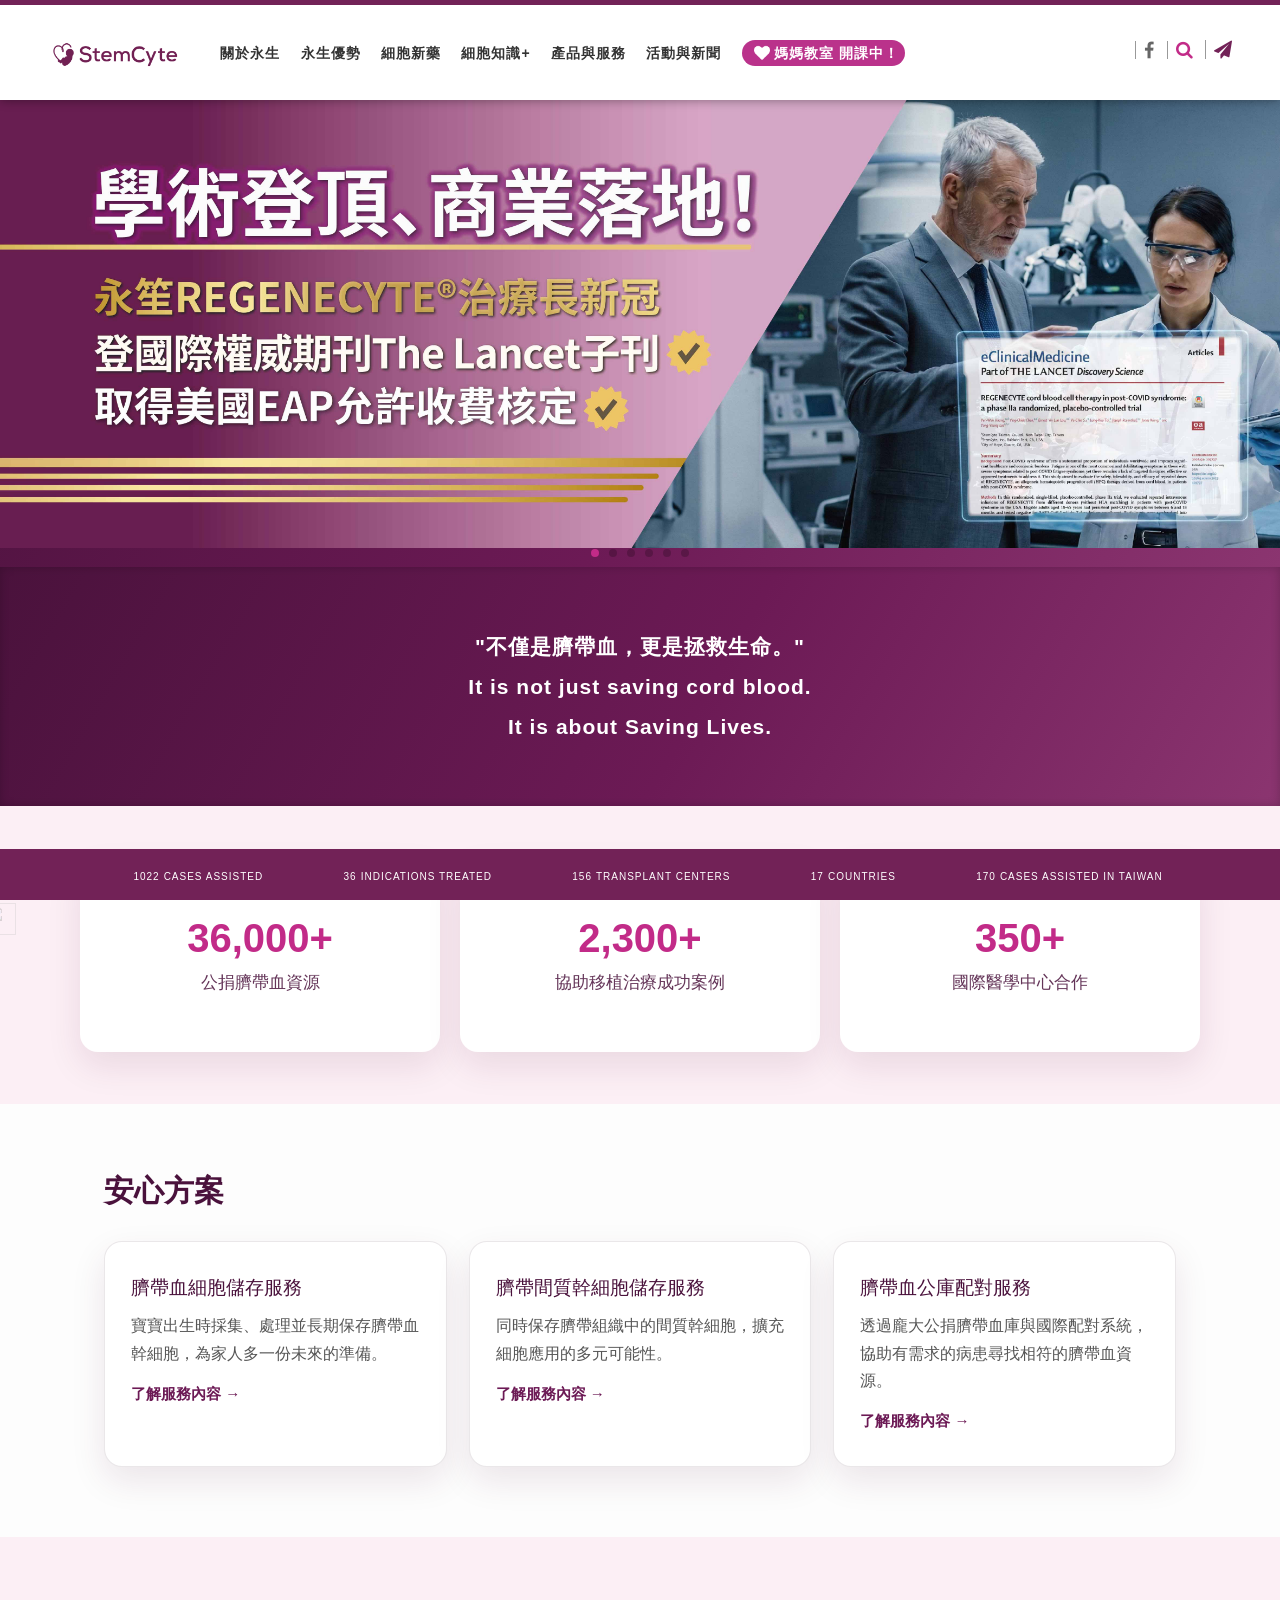
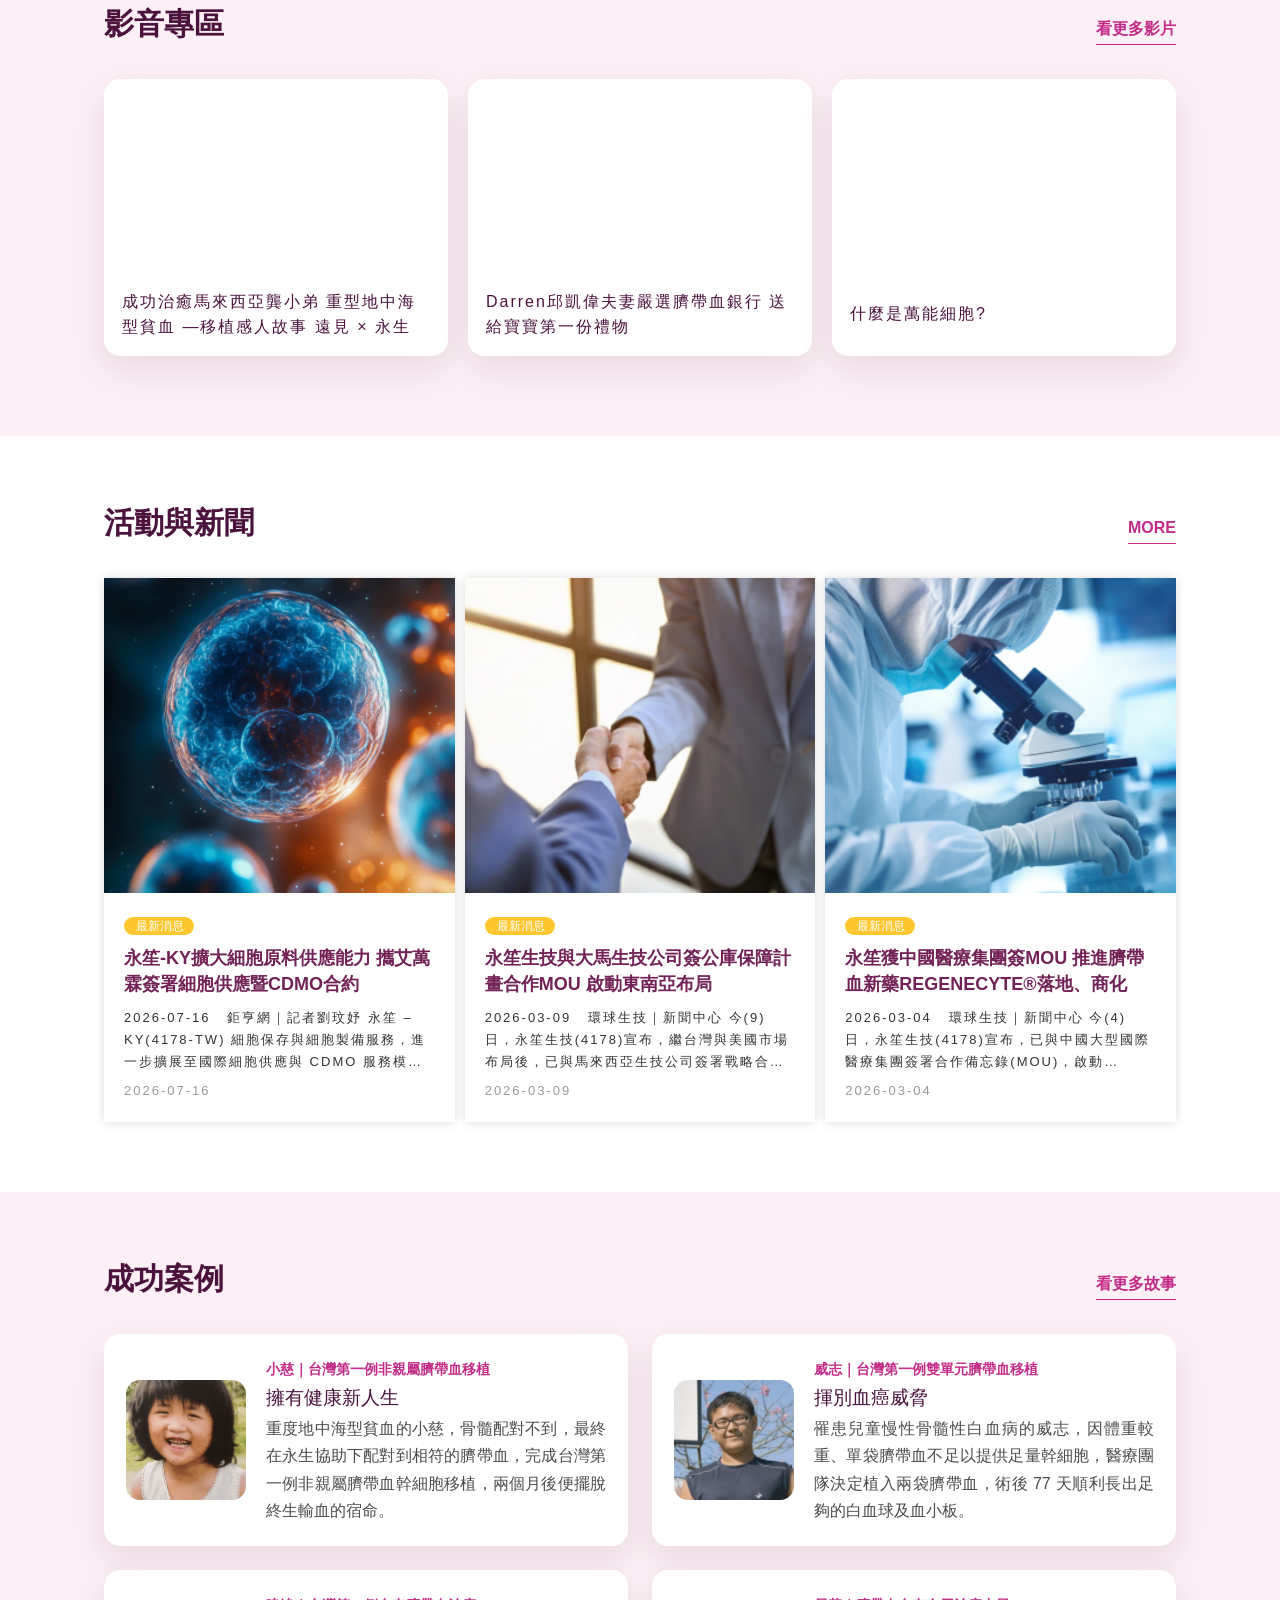
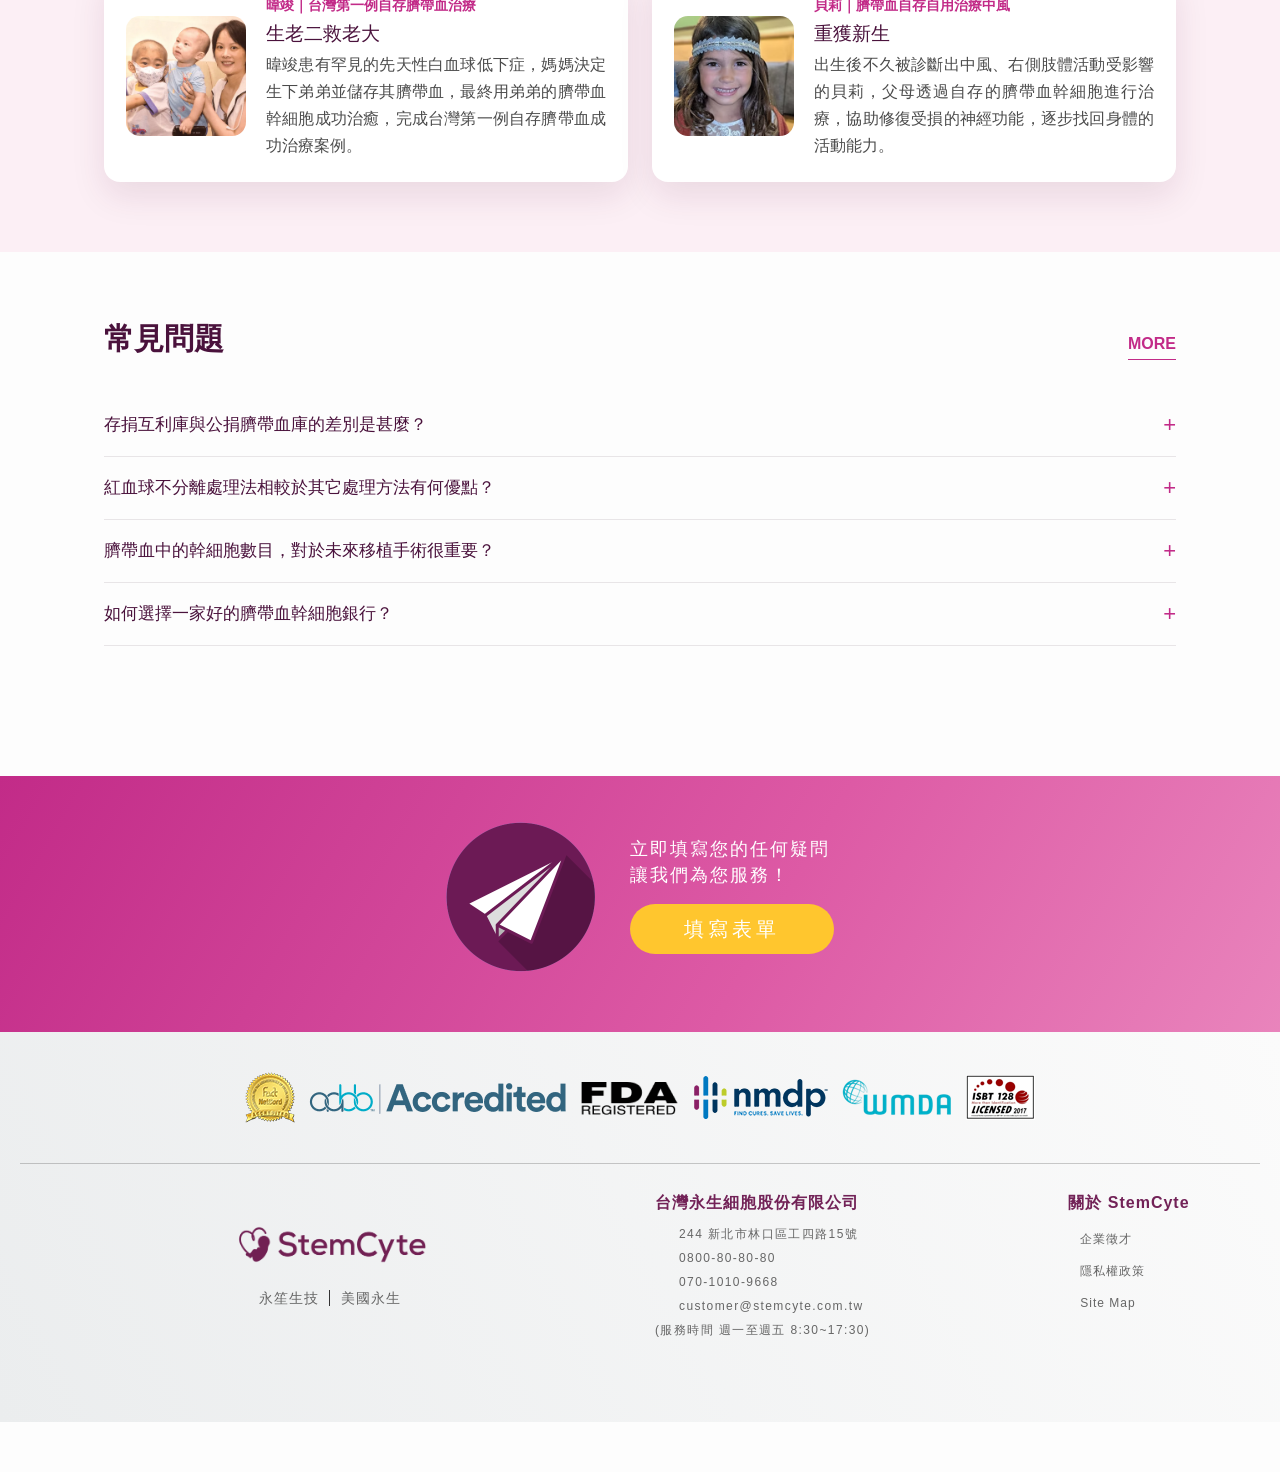
==== commit eaa6407c: "fix image path" ====
--- a/index.html
+++ b/index.html
@@ -33,35 +33,35 @@
 <meta name="msapplication-TileColor" content="#da532c">
 <meta name="theme-color" content="#ffffff">
 
-<link type="text/css" href="./台灣永生StemCyte_files/bootstrap.css" rel="stylesheet"><!--bootsrap3-->
-<link href="./台灣永生StemCyte_files/reset.css" rel="stylesheet" type="text/css"><!--reset-->
-<link href="./台灣永生StemCyte_files/swiper.min.css" rel="stylesheet" type="text/css"><!--swiper css-->
-<link href="./台灣永生StemCyte_files/lightcase.css" rel="stylesheet" type="text/css"><!--lightcase css-->
-
-<link rel="stylesheet" href="./台灣永生StemCyte_files/swiper(1).min.css">
+<link type="text/css" href="./index/bootstrap.css" rel="stylesheet"><!--bootsrap3-->
+<link href="./index/reset.css" rel="stylesheet" type="text/css"><!--reset-->
+<link href="./index/swiper.min.css" rel="stylesheet" type="text/css"><!--swiper css-->
+<link href="./index/lightcase.css" rel="stylesheet" type="text/css"><!--lightcase css-->
+
+<link rel="stylesheet" href="./index/swiper(1).min.css">
 
 <!-- Latest compiled and minified CSS -->
-<link rel="stylesheet" href="./台灣永生StemCyte_files/bootstrap-select.css">
-
-<link href="./台灣永生StemCyte_files/main.css" rel="stylesheet" type="text/css"><!--main css-->
-
-<link href="./台灣永生StemCyte_files/css" rel="stylesheet">
-
-
-<script src="./台灣永生StemCyte_files/banner.js.下載" type="text/javascript" id="cookieBanner-247407485" data-cookieconsent="ignore" data-hs-ignore="true" data-loader="hs-scriptloader" data-hsjs-portal="247407485" data-hsjs-env="prod" data-hsjs-hublet="na2"></script><script src="./台灣永生StemCyte_files/247407485.js.下載" type="text/javascript" id="hs-analytics"></script><script src="./台灣永生StemCyte_files/conversations-embed.js.下載" type="text/javascript" id="hubspot-messages-loader" data-loader="hs-scriptloader" data-hsjs-portal="247407485" data-hsjs-env="prod" data-hsjs-hublet="na2"></script><script src="./台灣永生StemCyte_files/collectedforms.js.下載" type="text/javascript" id="CollectedForms-247407485" crossorigin="anonymous" data-leadin-portal-id="247407485" data-leadin-env="prod" data-loader="hs-scriptloader" data-hsjs-portal="247407485" data-hsjs-env="prod" data-hsjs-hublet="na2"></script><script src="./台灣永生StemCyte_files/397675978868057" async=""></script><script async="" src="./台灣永生StemCyte_files/fbevents.js.下載"></script><script type="text/javascript" async="" charset="utf-8" src="./台灣永生StemCyte_files/recaptcha__zh_tw.js.下載" crossorigin="anonymous" integrity="sha384-iA2Cfae7S5I/+XLIyIclM2+j2nT2BlAn66uddDElQ/wmApPKNRs5gaACWxzRfNbX"></script><script src="./台灣永生StemCyte_files/jquery.min.js.下載"></script><!--jquery ui 1.8.3-->
-<script src="./台灣永生StemCyte_files/jquery-ui.min.js.下載"></script><!--jquery 1.9.0-->
-<script src="./台灣永生StemCyte_files/bootstrap.js.下載"></script><!--bootsrap3-->
-<script src="./台灣永生StemCyte_files/dashed.js.下載"></script><!--消除連結虛線.js-->
-<script src="./台灣永生StemCyte_files/swiper.min.js.下載"></script><!--swiper.js-->
-<script src="./台灣永生StemCyte_files/lightcase.js.下載"></script><!--lightcase.js-->
-<script src="./台灣永生StemCyte_files/nsdi.js.下載"></script><!--lightcase.js-->
-<script src="./台灣永生StemCyte_files/api.js.下載"></script>
+<link rel="stylesheet" href="./index/bootstrap-select.css">
+
+<link href="./index/main.css" rel="stylesheet" type="text/css"><!--main css-->
+
+<link href="./index/css" rel="stylesheet">
+
+
+<script src="./index/banner.js.下載" type="text/javascript" id="cookieBanner-247407485" data-cookieconsent="ignore" data-hs-ignore="true" data-loader="hs-scriptloader" data-hsjs-portal="247407485" data-hsjs-env="prod" data-hsjs-hublet="na2"></script><script src="./index/247407485.js.下載" type="text/javascript" id="hs-analytics"></script><script src="./index/conversations-embed.js.下載" type="text/javascript" id="hubspot-messages-loader" data-loader="hs-scriptloader" data-hsjs-portal="247407485" data-hsjs-env="prod" data-hsjs-hublet="na2"></script><script src="./index/collectedforms.js.下載" type="text/javascript" id="CollectedForms-247407485" crossorigin="anonymous" data-leadin-portal-id="247407485" data-leadin-env="prod" data-loader="hs-scriptloader" data-hsjs-portal="247407485" data-hsjs-env="prod" data-hsjs-hublet="na2"></script><script src="./index/397675978868057" async=""></script><script async="" src="./index/fbevents.js.下載"></script><script type="text/javascript" async="" charset="utf-8" src="./index/recaptcha__zh_tw.js.下載" crossorigin="anonymous" integrity="sha384-iA2Cfae7S5I/+XLIyIclM2+j2nT2BlAn66uddDElQ/wmApPKNRs5gaACWxzRfNbX"></script><script src="./index/jquery.min.js.下載"></script><!--jquery ui 1.8.3-->
+<script src="./index/jquery-ui.min.js.下載"></script><!--jquery 1.9.0-->
+<script src="./index/bootstrap.js.下載"></script><!--bootsrap3-->
+<script src="./index/dashed.js.下載"></script><!--消除連結虛線.js-->
+<script src="./index/swiper.min.js.下載"></script><!--swiper.js-->
+<script src="./index/lightcase.js.下載"></script><!--lightcase.js-->
+<script src="./index/nsdi.js.下載"></script><!--lightcase.js-->
+<script src="./index/api.js.下載"></script>
 
 <!-- Latest compiled and minified JavaScript -->
-<script src="./台灣永生StemCyte_files/bootstrap-select.js.下載"></script>
+<script src="./index/bootstrap-select.js.下載"></script>
 
 <!-- (Optional) Latest compiled and minified JavaScript translation files -->
-<script src="./台灣永生StemCyte_files/defaults-zh_TW.min.js.下載"></script>
+<script src="./index/defaults-zh_TW.min.js.下載"></script>
 
 <!--HTML標簽支援IE js 開始-->
 <script>
@@ -153,7 +153,7 @@
 <!-- End Meta Pixel Code -->
 
 <!-- Global site tag (gtag.js) - Google Ads: 10875072343 -->
-<script async="" src="./台灣永生StemCyte_files/js"></script>
+<script async="" src="./index/js"></script>
 <script>
   window.dataLayer = window.dataLayer || [];
   function gtag(){dataLayer.push(arguments);}
@@ -165,7 +165,7 @@
 
 <!-- 2022 update -->
 <!-- Global site tag (gtag.js) - Google Analytics -->
-<script async="" src="./台灣永生StemCyte_files/js(1)"></script>
+<script async="" src="./index/js(1)"></script>
 <script>
   window.dataLayer = window.dataLayer || [];
   function gtag(){dataLayer.push(arguments);}
@@ -372,7 +372,7 @@
       10%, 30%, 50%, 70%, 90% { transform: translateX(-4px); }
       20%, 40%, 60%, 80% { transform: translateX(4px); }
     }
-  </style><script type="text/javascript" async="" src="./台灣永生StemCyte_files/f.txt"></script><style type="text/css">html.hs-messages-widget-open.hs-messages-mobile,html.hs-messages-widget-open.hs-messages-mobile body{overflow:hidden!important;position:relative!important}html.hs-messages-widget-open.hs-messages-mobile body{height:100%!important;margin:0!important}#hubspot-messages-iframe-container{display:initial!important;z-index:2147483647;position:fixed!important;bottom:0!important}#hubspot-messages-iframe-container:hover .hs-drag-handle--v2--widget-open--left,#hubspot-messages-iframe-container:hover .hs-drag-handle--v2--widget-open--right{display:flex!important}#hubspot-messages-iframe-container.widget-align-left{left:0!important}#hubspot-messages-iframe-container.widget-align-right{right:0!important}#hubspot-messages-iframe-container.widget-align-center{left:50%!important;transform:translateX(-50%)!important;bottom:32px!important}#hubspot-messages-iframe-container.hs-messages-lightbox-expanded{top:0!important;right:0!important;bottom:0!important;left:0!important;width:100%!important;height:100%!important;z-index:2147483647!important;transform:none!important}#hubspot-messages-iframe-container.hs-messages-lightbox-expanded iframe{position:fixed!important;top:0!important;right:0!important;bottom:0!important;left:0!important;width:100%!important;height:100%!important}#hubspot-messages-iframe-container.internal{z-index:1111}#hubspot-messages-iframe-container.internal iframe{min-width:108px}#hubspot-messages-iframe-container .hs-shadow-container{display:initial!important;z-index:-1;position:absolute;width:0;height:0;bottom:0;content:""}#hubspot-messages-iframe-container .hs-shadow-container.internal{display:none!important}#hubspot-messages-iframe-container .hs-shadow-container.active{width:400px;height:400px}#hubspot-messages-iframe-container iframe{display:initial!important;width:100%!important;height:100%!important;border:none!important;position:absolute!important;bottom:0!important;right:0!important;background:transparent!important}#hubspot-messages-iframe-container .hs-drag-handle--v2--widget-open--right{bottom:20px;left:-5px;display:none!important}#hubspot-messages-iframe-container .hs-drag-handle--v2--widget-open--left{bottom:20px;right:-5px;display:none!important}.hs-drag-handle{position:absolute;cursor:grab;height:60px;display:none;align-items:center;transition:opacity .5s ease;transition-delay:.5s;opacity:1}.hs-drag-handle--v1--right{right:82px;bottom:12px}.hs-drag-handle--v1--left{left:82px;bottom:12px}.hs-drag-handle--v2--pill-launcher--right{bottom:20px;left:10px}.hs-drag-handle--v2--pill-launcher--left{bottom:20px;right:10px}.hs-drag-handle--v2--hidden--left,.hs-drag-handle--v2--hidden--right{opacity:0!important;pointer-events:none!important;transition:none!important}.hs-drag-overlay{position:absolute;top:0;left:0;right:0;bottom:0;user-select:none;z-index:999;display:none}@media print{#hubspot-messages-iframe-container.hs-widget-hide-on-print{display:none!important}}</style></head>
+  </style><script type="text/javascript" async="" src="./index/f.txt"></script><style type="text/css">html.hs-messages-widget-open.hs-messages-mobile,html.hs-messages-widget-open.hs-messages-mobile body{overflow:hidden!important;position:relative!important}html.hs-messages-widget-open.hs-messages-mobile body{height:100%!important;margin:0!important}#hubspot-messages-iframe-container{display:initial!important;z-index:2147483647;position:fixed!important;bottom:0!important}#hubspot-messages-iframe-container:hover .hs-drag-handle--v2--widget-open--left,#hubspot-messages-iframe-container:hover .hs-drag-handle--v2--widget-open--right{display:flex!important}#hubspot-messages-iframe-container.widget-align-left{left:0!important}#hubspot-messages-iframe-container.widget-align-right{right:0!important}#hubspot-messages-iframe-container.widget-align-center{left:50%!important;transform:translateX(-50%)!important;bottom:32px!important}#hubspot-messages-iframe-container.hs-messages-lightbox-expanded{top:0!important;right:0!important;bottom:0!important;left:0!important;width:100%!important;height:100%!important;z-index:2147483647!important;transform:none!important}#hubspot-messages-iframe-container.hs-messages-lightbox-expanded iframe{position:fixed!important;top:0!important;right:0!important;bottom:0!important;left:0!important;width:100%!important;height:100%!important}#hubspot-messages-iframe-container.internal{z-index:1111}#hubspot-messages-iframe-container.internal iframe{min-width:108px}#hubspot-messages-iframe-container .hs-shadow-container{display:initial!important;z-index:-1;position:absolute;width:0;height:0;bottom:0;content:""}#hubspot-messages-iframe-container .hs-shadow-container.internal{display:none!important}#hubspot-messages-iframe-container .hs-shadow-container.active{width:400px;height:400px}#hubspot-messages-iframe-container iframe{display:initial!important;width:100%!important;height:100%!important;border:none!important;position:absolute!important;bottom:0!important;right:0!important;background:transparent!important}#hubspot-messages-iframe-container .hs-drag-handle--v2--widget-open--right{bottom:20px;left:-5px;display:none!important}#hubspot-messages-iframe-container .hs-drag-handle--v2--widget-open--left{bottom:20px;right:-5px;display:none!important}.hs-drag-handle{position:absolute;cursor:grab;height:60px;display:none;align-items:center;transition:opacity .5s ease;transition-delay:.5s;opacity:1}.hs-drag-handle--v1--right{right:82px;bottom:12px}.hs-drag-handle--v1--left{left:82px;bottom:12px}.hs-drag-handle--v2--pill-launcher--right{bottom:20px;left:10px}.hs-drag-handle--v2--pill-launcher--left{bottom:20px;right:10px}.hs-drag-handle--v2--hidden--left,.hs-drag-handle--v2--hidden--right{opacity:0!important;pointer-events:none!important;transition:none!important}.hs-drag-overlay{position:absolute;top:0;left:0;right:0;bottom:0;user-select:none;z-index:999;display:none}@media print{#hubspot-messages-iframe-container.hs-widget-hide-on-print{display:none!important}}</style></head>
 <body data-page="index" style="">
 
 <!-- Google Tag Manager (noscript) -->
@@ -386,7 +386,7 @@
 <!-- web header -->
 <header class="web_header">
 	<div>
-		<div class="logo"><a href="https://www.stemcyte.com.tw/"><img src="./台灣永生StemCyte_files/logo.png" width="148px"></a></div>
+		<div class="logo"><a href="https://www.stemcyte.com.tw/"><img src="./index/logo.png" width="148px"></a></div>
 		<nav>
 			<ul>
 				<li>
@@ -459,7 +459,7 @@
 
 
 				<li class="mc_but">
-					<a href="https://www.stemcyte.com.tw/momclass"><img src="./台灣永生StemCyte_files/heart_2x_white.png" width="16px"> 媽媽教室 開課中！</a>
+					<a href="https://www.stemcyte.com.tw/momclass"><img src="./index/heart_2x_white.png" width="16px"> 媽媽教室 開課中！</a>
 				</li>
 			</ul>
 		</nav>
@@ -473,15 +473,15 @@
 				 -->
 
 				<li class="facebook_but">
-					<a target="_blank" href="https://www.facebook.com/StemCyteInc"><img src="./台灣永生StemCyte_files/fa-facebook.png" width="10px"></a>
+					<a target="_blank" href="https://www.facebook.com/StemCyteInc"><img src="./index/fa-facebook.png" width="10px"></a>
 				</li>
 
 				<li class="search_but">
-					<a><img src="./台灣永生StemCyte_files/search.png" width="17px"></a>
+					<a><img src="./index/search.png" width="17px"></a>
 				</li>
 
 				<li class="sent_but">
-					<a href="https://www.stemcyte.com.tw/advisory"><img src="./台灣永生StemCyte_files/sent_blue.png" width="18px"></a>
+					<a href="https://www.stemcyte.com.tw/advisory"><img src="./index/sent_blue.png" width="18px"></a>
 				</li>
 
 			</ul>
@@ -499,7 +499,7 @@
 <!-- mobile header -->
 
 <header class="mobile_header">
-	<div class="logo"><a href="https://www.stemcyte.com.tw/index.php"><img src="./台灣永生StemCyte_files/logo(1).png" width="148px"></a></div>
+	<div class="logo"><a href="https://www.stemcyte.com.tw/index.php"><img src="./index/logo(1).png" width="148px"></a></div>
 	<div class="mobile_header_right">
 
 		<!-- 手機 會員登入 -->
@@ -583,15 +583,15 @@
 			</li> -->
 
 			<li class="mc_but">
-				<a href="https://www.stemcyte.com.tw/momclass"><img src="./台灣永生StemCyte_files/heart_2x_white.png" width="16px"> 媽媽教室 開課中！</a>
+				<a href="https://www.stemcyte.com.tw/momclass"><img src="./index/heart_2x_white.png" width="16px"> 媽媽教室 開課中！</a>
 			</li>
 
 			<li class="sent_but">
-				<a href="https://www.stemcyte.com.tw/advisory"><img src="./台灣永生StemCyte_files/sent_white.png" width="16px">諮詢服務</a>
+				<a href="https://www.stemcyte.com.tw/advisory"><img src="./index/sent_white.png" width="16px">諮詢服務</a>
 			</li>
 
 			<li class="facebook_but">
-				<a target="_blank" href="https://www.facebook.com/StemCyteInc"><img src="./台灣永生StemCyte_files/fa-facebook_2x_white.png" width="10px">粉絲專頁</a>
+				<a target="_blank" href="https://www.facebook.com/StemCyteInc"><img src="./index/fa-facebook_2x_white.png" width="10px">粉絲專頁</a>
 			</li>
 
 		</ul>
@@ -602,7 +602,7 @@
 <div class="header_blank"></div>
 
 <section class="mobile_mc_top">
-	<a href="https://www.stemcyte.com.tw/momclass"><img src="./台灣永生StemCyte_files/heart_2x_white.png" width="16px"> 媽媽教室 開課中！</a>
+	<a href="https://www.stemcyte.com.tw/momclass"><img src="./index/heart_2x_white.png" width="16px"> 媽媽教室 開課中！</a>
 </section>
 
 <script>
@@ -650,7 +650,7 @@
 </script>
 
 <!-- Start of HubSpot Embed Code -->
-<script type="text/javascript" id="hs-script-loader" async="" defer="" src="./台灣永生StemCyte_files/247407485(1).js.下載"></script>
+<script type="text/javascript" id="hs-script-loader" async="" defer="" src="./index/247407485(1).js.下載"></script>
 <!-- End of HubSpot Embed Code -->
 <article class="content">
 
@@ -661,12 +661,12 @@
 
 	                    	                    	<!--電腦版的圖-->
 	                    	<a href="https://www.stemcyte.com.tw/content?id=267" target="_blank">
-	                    		<img src="./台灣永生StemCyte_files/1755224587-15.png" alt="" class="img-responsive hidden-xs" style="width:100%;">
+	                    		<img src="./index/1755224587-15.png" alt="" class="img-responsive hidden-xs" style="width:100%;">
 	                    	</a>
 
 	                    	<!--手機版的圖-->
 	                    	<a href="https://www.stemcyte.com.tw/content?id=267" target="_blank">
-	                    		<img src="./台灣永生StemCyte_files/1755224947-88.jpeg" alt="" class="img-responsive visible-xs">
+	                    		<img src="./index/1755224947-88.jpeg" alt="" class="img-responsive visible-xs">
 	                    	</a>
 
 	                    
@@ -679,12 +679,12 @@
 
 	                    	                    	<!--電腦版的圖-->
 	                    	<a href="https://www.stemcyte.com.tw/content?id=359" target="_blank">
-	                    		<img src="./台灣永生StemCyte_files/1769674136-15.jpeg" alt="" class="img-responsive hidden-xs" style="width:100%;">
+	                    		<img src="./index/1769674136-15.jpeg" alt="" class="img-responsive hidden-xs" style="width:100%;">
 	                    	</a>
 
 	                    	<!--手機版的圖-->
 	                    	<a href="https://www.stemcyte.com.tw/content?id=359" target="_blank">
-	                    		<img src="./台灣永生StemCyte_files/1769672121-28.jpeg" alt="" class="img-responsive visible-xs">
+	                    		<img src="./index/1769672121-28.jpeg" alt="" class="img-responsive visible-xs">
 	                    	</a>
 
 	                    
@@ -695,12 +695,12 @@
 
 	                    	                    	<!--電腦版的圖-->
 	                    	<a href="https://www.stemcyte.com.tw/content?id=302" target="_blank">
-	                    		<img src="./台灣永生StemCyte_files/1753680783-34.png" alt="" class="img-responsive hidden-xs" style="width:100%;">
+	                    		<img src="./index/1753680783-34.png" alt="" class="img-responsive hidden-xs" style="width:100%;">
 	                    	</a>
 
 	                    	<!--手機版的圖-->
 	                    	<a href="https://www.stemcyte.com.tw/content?id=302" target="_blank">
-	                    		<img src="./台灣永生StemCyte_files/1753680790-27.png" alt="" class="img-responsive visible-xs">
+	                    		<img src="./index/1753680790-27.png" alt="" class="img-responsive visible-xs">
 	                    	</a>
 
 	                    
@@ -711,12 +711,12 @@
 
 	                    	                    	<!--電腦版的圖-->
 	                    	<a href="https://www.stemcyte.com.tw/content?id=284" target="_blank">
-	                    		<img src="./台灣永生StemCyte_files/1738915212-82.jpeg" alt="" class="img-responsive hidden-xs" style="width:100%;">
+	                    		<img src="./index/1738915212-82.jpeg" alt="" class="img-responsive hidden-xs" style="width:100%;">
 	                    	</a>
 
 	                    	<!--手機版的圖-->
 	                    	<a href="https://www.stemcyte.com.tw/content?id=284" target="_blank">
-	                    		<img src="./台灣永生StemCyte_files/1738915220-79.jpeg" alt="" class="img-responsive visible-xs">
+	                    		<img src="./index/1738915220-79.jpeg" alt="" class="img-responsive visible-xs">
 	                    	</a>
 
 	                    
@@ -727,12 +727,12 @@
 
 	                    	                    	<!--電腦版的圖-->
 	                    	<a href="https://www.stemcyte.com.tw/content?id=274" target="_blank">
-	                    		<img src="./台灣永生StemCyte_files/1755566424-72.jpeg" alt="" class="img-responsive hidden-xs" style="width:100%;">
+	                    		<img src="./index/1755566424-72.jpeg" alt="" class="img-responsive hidden-xs" style="width:100%;">
 	                    	</a>
 
 	                    	<!--手機版的圖-->
 	                    	<a href="https://www.stemcyte.com.tw/content?id=274" target="_blank">
-	                    		<img src="./台灣永生StemCyte_files/1755566429-71.jpeg" alt="" class="img-responsive visible-xs">
+	                    		<img src="./index/1755566429-71.jpeg" alt="" class="img-responsive visible-xs">
 	                    	</a>
 
 	                    
@@ -743,12 +743,12 @@
 
 	                    	                    	<!--電腦版的圖-->
 	                    	<a href="https://www.stemcyte.com.tw/content?id=287" target="_blank">
-	                    		<img src="./台灣永生StemCyte_files/1755224925-37.jpeg" alt="" class="img-responsive hidden-xs" style="width:100%;">
+	                    		<img src="./index/1755224925-37.jpeg" alt="" class="img-responsive hidden-xs" style="width:100%;">
 	                    	</a>
 
 	                    	<!--手機版的圖-->
 	                    	<a href="https://www.stemcyte.com.tw/content?id=287" target="_blank">
-	                    		<img src="./台灣永生StemCyte_files/1755224930-56.jpeg" alt="" class="img-responsive visible-xs">
+	                    		<img src="./index/1755224930-56.jpeg" alt="" class="img-responsive visible-xs">
 	                    	</a>
 
 	                    
@@ -759,12 +759,12 @@
 
 	                    	                    	<!--電腦版的圖-->
 	                    	<a href="https://www.stemcyte.com.tw/content?id=267" target="_blank">
-	                    		<img src="./台灣永生StemCyte_files/1755224587-15.png" alt="" class="img-responsive hidden-xs" style="width:100%;">
+	                    		<img src="./index/1755224587-15.png" alt="" class="img-responsive hidden-xs" style="width:100%;">
 	                    	</a>
 
 	                    	<!--手機版的圖-->
 	                    	<a href="https://www.stemcyte.com.tw/content?id=267" target="_blank">
-	                    		<img src="./台灣永生StemCyte_files/1755224947-88.jpeg" alt="" class="img-responsive visible-xs">
+	                    		<img src="./index/1755224947-88.jpeg" alt="" class="img-responsive visible-xs">
 	                    	</a>
 
 	                    
@@ -777,12 +777,12 @@
 
 	                    	                    	<!--電腦版的圖-->
 	                    	<a href="https://www.stemcyte.com.tw/content?id=359" target="_blank">
-	                    		<img src="./台灣永生StemCyte_files/1769674136-15.jpeg" alt="" class="img-responsive hidden-xs" style="width:100%;">
+	                    		<img src="./index/1769674136-15.jpeg" alt="" class="img-responsive hidden-xs" style="width:100%;">
 	                    	</a>
 
 	                    	<!--手機版的圖-->
 	                    	<a href="https://www.stemcyte.com.tw/content?id=359" target="_blank">
-	                    		<img src="./台灣永生StemCyte_files/1769672121-28.jpeg" alt="" class="img-responsive visible-xs">
+	                    		<img src="./index/1769672121-28.jpeg" alt="" class="img-responsive visible-xs">
 	                    	</a>
 
 	                    
@@ -907,7 +907,7 @@
 		        <div class="swiper-wrapper" style="transform: translate3d(0px, 0px, 0px); transition-duration: 0ms;">
 										    			            <div class="swiper-slide swiper-slide-active" style="width: 350.667px; margin-right: 10px;">
 			            	<a href="https://www.stemcyte.com.tw/content?id=382">
-				            	<img src="./台灣永生StemCyte_files/300x270-1785836102-53.png" class="img-responsive">
+				            	<img src="./index/300x270-1785836102-53.png" class="img-responsive">
 				            	<div class="info">
 					            	<div class="tag">最新消息</div>
 					            	<div class="title">永笙-KY擴大細胞原料供應能力 攜艾萬霖簽署細胞供應暨CDMO合約</div>
@@ -1042,7 +1042,7 @@
 			            </div>
                     				            <div class="swiper-slide swiper-slide-next" style="width: 350.667px; margin-right: 10px;">
 			            	<a href="https://www.stemcyte.com.tw/content?id=383">
-				            	<img src="./台灣永生StemCyte_files/300x270-1785892708-74.png" class="img-responsive">
+				            	<img src="./index/300x270-1785892708-74.png" class="img-responsive">
 				            	<div class="info">
 					            	<div class="tag">最新消息</div>
 					            	<div class="title">永笙生技與大馬生技公司簽公庫保障計畫合作MOU 啟動東南亞布局</div>
@@ -1177,7 +1177,7 @@
 			            </div>
                     				            <div class="swiper-slide" style="width: 350.667px; margin-right: 10px;">
 			            	<a href="https://www.stemcyte.com.tw/content?id=384">
-				            	<img src="./台灣永生StemCyte_files/300x270-1785893434-17.png" class="img-responsive">
+				            	<img src="./index/300x270-1785893434-17.png" class="img-responsive">
 				            	<div class="info">
 					            	<div class="tag">最新消息</div>
 					            	<div class="title">永笙獲中國醫療集團簽MOU 推進臍帶血新藥REGENECYTE®落地、商化</div>
@@ -1344,7 +1344,7 @@
 			</div>
 			<div class="sc-story-grid">
 				<div class="sc-story-row">
-					<img src="./台灣永生StemCyte_files/1722560244-62" alt="小慈">
+					<img src="./index/1722560244-62" alt="小慈">
 					<div>
 						<div class="sc-story-kicker">小慈｜台灣第一例非親屬臍帶血移植</div>
 						<h3>擁有健康新人生</h3>
@@ -1352,7 +1352,7 @@
 					</div>
 				</div>
 				<div class="sc-story-row">
-					<img src="./台灣永生StemCyte_files/1722560254-75" alt="威志">
+					<img src="./index/1722560254-75" alt="威志">
 					<div>
 						<div class="sc-story-kicker">威志｜台灣第一例雙單元臍帶血移植</div>
 						<h3>揮別血癌威脅</h3>
@@ -1360,7 +1360,7 @@
 					</div>
 				</div>
 				<div class="sc-story-row">
-					<img src="./台灣永生StemCyte_files/1722560274-59" alt="暐竣">
+					<img src="./index/1722560274-59" alt="暐竣">
 					<div>
 						<div class="sc-story-kicker">暐竣｜台灣第一例自存臍帶血治療</div>
 						<h3>生老二救老大</h3>
@@ -1368,7 +1368,7 @@
 					</div>
 				</div>
 				<div class="sc-story-row">
-					<img src="./台灣永生StemCyte_files/2025072809292036.png" alt="貝莉">
+					<img src="./index/2025072809292036.png" alt="貝莉">
 					<div>
 						<div class="sc-story-kicker">貝莉｜臍帶血自存自用治療中風</div>
 						<h3>重獲新生</h3>
@@ -1411,7 +1411,7 @@
 
 <footer>
 	<section class="mc_info_link">
-		<img src="./台灣永生StemCyte_files/sent_b.png" style="width:149px;">
+		<img src="./index/sent_b.png" style="width:149px;">
 		<div>
 			<h6>立即填寫您的任何疑問<br>讓我們為您服務！</h6>
 			<a href="https://www.stemcyte.com.tw/advisory">填寫表單</a>
@@ -1423,20 +1423,20 @@
 		<div class="col-xs-12 footer_bottom">
 			<!-- <div class="copyright">Copyright © 2017 StemCyte Inc. All rights reserved.</div> -->
 			<ul class="certification">
-				<li><a target="_blank" href="https://www.factglobal.org/"><img src="./台灣永生StemCyte_files/04.png"></a></li>
-				<li><a target="_blank" href="http://www.aabb.org/Pages/default.aspx"><img src="./台灣永生StemCyte_files/08_1.png"></a></li>
-				<li><a target="_blank" href="https://www.fda.gov/"><img src="./台灣永生StemCyte_files/07_1.png"></a></li>
-				<li><a target="_blank" href="https://www.nmdp.org/"><img src="./台灣永生StemCyte_files/05.png"></a></li>
+				<li><a target="_blank" href="https://www.factglobal.org/"><img src="./index/04.png"></a></li>
+				<li><a target="_blank" href="http://www.aabb.org/Pages/default.aspx"><img src="./index/08_1.png"></a></li>
+				<li><a target="_blank" href="https://www.fda.gov/"><img src="./index/07_1.png"></a></li>
+				<li><a target="_blank" href="https://www.nmdp.org/"><img src="./index/05.png"></a></li>
 				<!-- <li><a target="_blank" href="https://www.bmdw.org/"><img src="https://www.stemcyte.com.tw/assets/front/images/certification/03.png"></a></li> -->
-				<li><a target="_blank" href="https://www.wmda.info/"><img src="./台灣永生StemCyte_files/02.png"></a></li>
+				<li><a target="_blank" href="https://www.wmda.info/"><img src="./index/02.png"></a></li>
 				<!-- <li><a target="_blank" href="https://ritn.net/"><img src="https://www.stemcyte.com.tw/assets/front/images/certification/06.png"></a></li> -->
-				<li><a target="_blank" href="https://www.iccbba.org/"><img src="./台灣永生StemCyte_files/01.png"></a></li>
+				<li><a target="_blank" href="https://www.iccbba.org/"><img src="./index/01.png"></a></li>
 			</ul>
 		</div>
 
 		<div class="col-md-6 col-xs-12">
 			<div class="img_center footer_logo">
-				<a href="https://www.stemcyte.com.tw/index.php"><img src="./台灣永生StemCyte_files/logo.png" class="img-responsive" style="max-width: 223px;"></a>
+				<a href="https://www.stemcyte.com.tw/index.php"><img src="./index/logo.png" class="img-responsive" style="max-width: 223px;"></a>
 				<div class="company_link">
                     <a target="_blank" href="https://stemcytebio.com/?__hstc=21747812.65220b319095dc44982afc2dc1ca9979.1789089709641.1789694493747.1789701926022.22&amp;__hssc=21747812.1.1789701926022&amp;__hsfp=4f9ae0c35118c56f59e711c0cab95cc0">永笙生技</a>
                     <div class="foot_line"></div>
@@ -1513,7 +1513,7 @@
 </a> -->
 
 
-<a class="gototop" href="https://www.stemcyte.com.tw/#" id="back-to-top" title="Back to top"><img src="./台灣永生StemCyte_files/gototop.png"></a>
+<a class="gototop" href="https://www.stemcyte.com.tw/#" id="back-to-top" title="Back to top"><img src="./index/gototop.png"></a>
 
 
 <script type="text/javascript">
@@ -1546,7 +1546,7 @@
 </script>
 
 
-<script type="text/javascript" src="./台灣永生StemCyte_files/counter.js.下載"></script>
+<script type="text/javascript" src="./index/counter.js.下載"></script>
 
 <script>
 	// 客戶要求 footer 表單只有 index 要，其他都不要
@@ -1557,7 +1557,7 @@
 	})(window);
 </script><!-- footer.php 內已包含「立即填寫您的任何疑問」聯絡我們 CTA、國際認證區塊與頁尾資訊，沿用不動 -->
 
-<script type="text/javascript" src="./台灣永生StemCyte_files/jquery.min(1).js.下載"></script>
+<script type="text/javascript" src="./index/jquery.min(1).js.下載"></script>
 
 </article>
 
@@ -1579,4 +1579,4 @@
 
 
 
-<iframe owner="archetype" title="archetype" style="display: none; visibility: hidden;" src="./台灣永生StemCyte_files/saved_resource.html"></iframe><div role="region" aria-label="聊天小工具" id="hubspot-messages-iframe-container" class="widget-align-right" style="color-scheme: light; min-height: 96px; min-width: 100px; width: 92px; height: 92px;"><div class="hs-shadow-container"></div><iframe src="./台灣永生StemCyte_files/794d9c0a64554e08aa54bf44f82d1a3f.html" id="hubspot-conversations-iframe" title="聊天小工具" allowfullscreen="" data-test-id="chat-widget-iframe"></iframe></div><a id="bottomBar" style="position: fixed; bottom: -40px; left: 0px; z-index: 9999; transform: translateX(-50%); background-color: transparent; border-radius: 5px 5px 0px 0px; opacity: 0.3; padding: 5px; transition: 0.3s; cursor: pointer; max-height: 100px; max-width: 45px;"><img src="chrome-extension://kobncfkmjelbefaoohoblamnbackjggk/icon/icon_32.png" style="width: 32px; height: 32px;"></a></body><style id="igor_ext_nofollow">a[rel~='nofollow'],a[rel~='sponsored'],a[rel~='ugc']{outline:.14em dotted red !important;outline-offset:.2em;}a[rel~='nofollow'] img,a[rel~='sponsored'] img,a[rel~='ugc'] img{outline:2px dotted red !important;outline-offset:.2em;}</style></html>
+<iframe owner="archetype" title="archetype" style="display: none; visibility: hidden;" src="./index/saved_resource.html"></iframe><div role="region" aria-label="聊天小工具" id="hubspot-messages-iframe-container" class="widget-align-right" style="color-scheme: light; min-height: 96px; min-width: 100px; width: 92px; height: 92px;"><div class="hs-shadow-container"></div><iframe src="./index/794d9c0a64554e08aa54bf44f82d1a3f.html" id="hubspot-conversations-iframe" title="聊天小工具" allowfullscreen="" data-test-id="chat-widget-iframe"></iframe></div><a id="bottomBar" style="position: fixed; bottom: -40px; left: 0px; z-index: 9999; transform: translateX(-50%); background-color: transparent; border-radius: 5px 5px 0px 0px; opacity: 0.3; padding: 5px; transition: 0.3s; cursor: pointer; max-height: 100px; max-width: 45px;"><img src="chrome-extension://kobncfkmjelbefaoohoblamnbackjggk/icon/icon_32.png" style="width: 32px; height: 32px;"></a></body><style id="igor_ext_nofollow">a[rel~='nofollow'],a[rel~='sponsored'],a[rel~='ugc']{outline:.14em dotted red !important;outline-offset:.2em;}a[rel~='nofollow'] img,a[rel~='sponsored'] img,a[rel~='ugc'] img{outline:2px dotted red !important;outline-offset:.2em;}</style></html>
--- a/index/lightcase.css
+++ b/index/lightcase.css
@@ -0,0 +1,578 @@
+/**
+ * Lightcase - jQuery Plugin
+ * The smart and flexible Lightbox Plugin.
+ *
+ * @author		Cornel Boppart <cornel@bopp-art.com>
+ * @copyright	Author
+ *
+ * @version		2.3.4 (29/12/2015)
+ */
+/**
+ * Lightcase settings
+ *
+ * Note: Override default settings for your project without touching this source code by simply
+ * defining those variables within a SASS map called '$lightcase-custom'.
+ *
+ * // Example usage
+ * $lightcase-custom: (
+ *   'breakpoint': 768px
+ * );
+ */
+@font-face {
+  font-family: 'lightcase';
+  src: url("../fonts/lightcase.eot?55356177");
+  src: url("../fonts/lightcase.eot?55356177#iefix") format("embedded-opentype"), url("../fonts/lightcase.woff?55356177") format("woff"), url("../fonts/lightcase.ttf?55356177") format("truetype"), url("../fonts/lightcase.svg?55356177#lightcase") format("svg");
+  font-weight: normal;
+  font-style: normal;
+}
+/* line 12, ../scss/components/fonts/_font-lightcase.scss */
+[class*='lightcase-icon-']:before {
+  font-family: 'lightcase', sans-serif;
+  font-style: normal;
+  font-weight: normal;
+  speak: none;
+  display: inline-block;
+  text-decoration: inherit;
+  width: 1em;
+  text-align: center;
+  /* For safety - reset parent styles, that can break glyph codes*/
+  font-variant: normal;
+  text-transform: none;
+  /* fix buttons height, for twitter bootstrap */
+  line-height: 1em;
+  /* Uncomment for 3D effect */
+  /* text-shadow: 1px 1px 1px rgba(127, 127, 127, 0.3); */
+}
+
+/* Codes */
+/* line 35, ../scss/components/fonts/_font-lightcase.scss */
+.lightcase-icon-play:before {
+  content: '\e800';
+}
+
+/* line 36, ../scss/components/fonts/_font-lightcase.scss */
+.lightcase-icon-pause:before {
+  content: '\e801';
+}
+
+/* line 37, ../scss/components/fonts/_font-lightcase.scss */
+.lightcase-icon-close:before {
+  content: '\e802';
+}
+
+/* line 38, ../scss/components/fonts/_font-lightcase.scss */
+.lightcase-icon-prev:before {
+  content: '\e803';
+}
+
+/* line 39, ../scss/components/fonts/_font-lightcase.scss */
+.lightcase-icon-next:before {
+  content: '\e804';
+}
+
+/* line 40, ../scss/components/fonts/_font-lightcase.scss */
+.lightcase-icon-spin:before {
+  content: '\e805';
+}
+
+/**
+ * Mixin providing icon defaults to be used on top of font-lightcase.
+ *
+ * Example usage:
+ * @include icon(#e9e9e9)
+ */
+/**
+ * Mixin providing icon defaults including a hover status to be used
+ * on top of font-lightcase.
+ *
+ * Example usage:
+ * @include icon-hover(#e9e9e9, #fff)
+ */
+/**
+ * Provides natural content overflow behavior and scrolling support
+ * even so for touch devices.
+ *
+ * Example usage:
+ * @include overflow()
+ */
+/**
+ * Neutralizes/resets dimensions including width, height, position as well as margins,
+ * paddings and styles. Used to enforce a neutral and unstyled look and behavoir!
+ *
+ * Example usage:
+ * @include clear(true)
+ *
+ * @param boolean $important
+ */
+@-webkit-keyframes lightcase-spin {
+  0% {
+    -webkit-transform: rotate(0deg);
+    -moz-transform: rotate(0deg);
+    -o-transform: rotate(0deg);
+    transform: rotate(0deg);
+  }
+  100% {
+    -webkit-transform: rotate(359deg);
+    -moz-transform: rotate(359deg);
+    -o-transform: rotate(359deg);
+    transform: rotate(359deg);
+  }
+}
+@-moz-keyframes lightcase-spin {
+  0% {
+    -webkit-transform: rotate(0deg);
+    -moz-transform: rotate(0deg);
+    -o-transform: rotate(0deg);
+    transform: rotate(0deg);
+  }
+  100% {
+    -webkit-transform: rotate(359deg);
+    -moz-transform: rotate(359deg);
+    -o-transform: rotate(359deg);
+    transform: rotate(359deg);
+  }
+}
+@-o-keyframes lightcase-spin {
+  0% {
+    -webkit-transform: rotate(0deg);
+    -moz-transform: rotate(0deg);
+    -o-transform: rotate(0deg);
+    transform: rotate(0deg);
+  }
+  100% {
+    -webkit-transform: rotate(359deg);
+    -moz-transform: rotate(359deg);
+    -o-transform: rotate(359deg);
+    transform: rotate(359deg);
+  }
+}
+@-ms-keyframes lightcase-spin {
+  0% {
+    -webkit-transform: rotate(0deg);
+    -moz-transform: rotate(0deg);
+    -o-transform: rotate(0deg);
+    transform: rotate(0deg);
+  }
+  100% {
+    -webkit-transform: rotate(359deg);
+    -moz-transform: rotate(359deg);
+    -o-transform: rotate(359deg);
+    transform: rotate(359deg);
+  }
+}
+@keyframes lightcase-spin {
+  0% {
+    -webkit-transform: rotate(0deg);
+    -moz-transform: rotate(0deg);
+    -o-transform: rotate(0deg);
+    transform: rotate(0deg);
+  }
+  100% {
+    -webkit-transform: rotate(359deg);
+    -moz-transform: rotate(359deg);
+    -o-transform: rotate(359deg);
+    transform: rotate(359deg);
+  }
+}
+/* line 1, ../scss/components/modules/_case.scss */
+#lightcase-case {
+  display: none;
+  position: fixed;
+  z-index: 2002;
+  top: 50%;
+  left: 50%;
+  font-family: arial, sans-serif;
+  font-size: 13px;
+  line-height: 1.5;
+  text-align: left;
+  text-shadow: 0 0 10px rgba(0, 0, 0, 0.5);
+}
+@media screen and (max-width: 640px) {
+  /* line 16, ../scss/components/modules/_case.scss */
+  #lightcase-case:not([data-lc-type=image]):not([data-lc-type=video]):not([data-lc-type=flash]):not([data-lc-type=error]) {
+    position: relative !important;
+    top: auto !important;
+    left: auto !important;
+    width: auto !important;
+    height: auto !important;
+    margin: 0 !important;
+    padding: 0 !important;
+    border: none !important;
+    background: none !important;
+  }
+}
+
+@media screen and (min-width: 641px) {
+  /* line 4, ../scss/components/modules/_content.scss */
+  #lightcase-case:not([data-lc-type=error]) #lightcase-content {
+    position: relative;
+    z-index: 1;
+    overflow: hidden;
+    text-shadow: none;
+    background-color: #fff;
+    -webkit-box-shadow: 0 0 30px rgba(0, 0, 0, 0.5);
+    -moz-box-shadow: 0 0 30px rgba(0, 0, 0, 0.5);
+    -o-box-shadow: 0 0 30px rgba(0, 0, 0, 0.5);
+    box-shadow: 0 0 30px rgba(0, 0, 0, 0.5);
+    -webkit-backface-visibility: hidden;
+  }
+}
+@media screen and (min-width: 641px) {
+  /* line 24, ../scss/components/modules/_content.scss */
+  #lightcase-case[data-lc-type=image] #lightcase-content, #lightcase-case[data-lc-type=video] #lightcase-content {
+    background-color: #333;
+  }
+}
+/* line 32, ../scss/components/modules/_content.scss */
+#lightcase-case:not([data-lc-type=image]):not([data-lc-type=video]):not([data-lc-type=flash]):not([data-lc-type=error]) #lightcase-content {
+  -webkit-box-shadow: none;
+  -moz-box-shadow: none;
+  -o-box-shadow: none;
+  box-shadow: none;
+}
+@media screen and (max-width: 640px) {
+  /* line 32, ../scss/components/modules/_content.scss */
+  #lightcase-case:not([data-lc-type=image]):not([data-lc-type=video]):not([data-lc-type=flash]):not([data-lc-type=error]) #lightcase-content {
+    position: relative !important;
+    top: auto !important;
+    left: auto !important;
+    width: auto !important;
+    height: auto !important;
+    margin: 0 !important;
+    padding: 0 !important;
+    border: none !important;
+    background: none !important;
+  }
+}
+/* line 42, ../scss/components/modules/_content.scss */
+#lightcase-case:not([data-lc-type=image]):not([data-lc-type=video]):not([data-lc-type=flash]):not([data-lc-type=error]) #lightcase-content .lightcase-contentInner {
+  -webkit-box-sizing: border-box;
+  -moz-box-sizing: border-box;
+  -o-box-sizing: border-box;
+  box-sizing: border-box;
+}
+@media screen and (max-width: 640px) {
+  /* line 42, ../scss/components/modules/_content.scss */
+  #lightcase-case:not([data-lc-type=image]):not([data-lc-type=video]):not([data-lc-type=flash]):not([data-lc-type=error]) #lightcase-content .lightcase-contentInner {
+    padding: 15px;
+  }
+  /* line 51, ../scss/components/modules/_content.scss */
+  #lightcase-case:not([data-lc-type=image]):not([data-lc-type=video]):not([data-lc-type=flash]):not([data-lc-type=error]) #lightcase-content .lightcase-contentInner, #lightcase-case:not([data-lc-type=image]):not([data-lc-type=video]):not([data-lc-type=flash]):not([data-lc-type=error]) #lightcase-content .lightcase-contentInner > * {
+    width: 100% !important;
+    max-width: none !important;
+  }
+  /* line 58, ../scss/components/modules/_content.scss */
+  #lightcase-case:not([data-lc-type=image]):not([data-lc-type=video]):not([data-lc-type=flash]):not([data-lc-type=error]) #lightcase-content .lightcase-contentInner > *:not(iframe) {
+    height: auto !important;
+    max-height: none !important;
+  }
+}
+@media screen and (max-width: 640px) {
+  /* line 69, ../scss/components/modules/_content.scss */
+  .lightcase-isMobileDevice #lightcase-case[data-lc-type=iframe] #lightcase-content .lightcase-contentInner {
+    overflow: auto;
+    -webkit-overflow-scrolling: touch;
+  }
+}
+@media screen and (max-width: 640px) and (min-width: 641px) {
+  /* line 73, ../scss/components/modules/_content.scss */
+  [data-lc-type=image] #lightcase-content .lightcase-contentInner, [data-lc-type=video] #lightcase-content .lightcase-contentInner {
+    line-height: 0.75;
+  }
+}
+
+/* line 85, ../scss/components/modules/_content.scss */
+.lightcase-isMobileDevice #lightcase-case[data-lc-type=iframe] #lightcase-content .lightcase-contentInner .lightcase-inlineWrap {
+  overflow: auto;
+  -webkit-overflow-scrolling: touch;
+}
+@media screen and (max-width: 640px) {
+  /* line 90, ../scss/components/modules/_content.scss */
+  #lightcase-case:not([data-lc-type=image]):not([data-lc-type=video]):not([data-lc-type=flash]):not([data-lc-type=error]) #lightcase-content .lightcase-contentInner .lightcase-inlineWrap {
+    position: relative !important;
+    top: auto !important;
+    left: auto !important;
+    width: auto !important;
+    height: auto !important;
+    margin: 0 !important;
+    padding: 0 !important;
+    border: none !important;
+    background: none !important;
+  }
+}
+@media screen and (min-width: 641px) {
+  /* line 97, ../scss/components/modules/_content.scss */
+  #lightcase-case:not([data-lc-type=error]) #lightcase-content .lightcase-contentInner .lightcase-inlineWrap {
+    padding: 30px;
+    overflow: auto;
+    -webkit-box-sizing: border-box;
+    -moz-box-sizing: border-box;
+    -o-box-sizing: border-box;
+    box-sizing: border-box;
+  }
+}
+@media screen and (max-width: 640px) {
+  /* line 114, ../scss/components/modules/_content.scss */
+  #lightcase-content h1, #lightcase-content h2, #lightcase-content h3, #lightcase-content h4, #lightcase-content h5, #lightcase-content h6, #lightcase-content p {
+    color: #aaa;
+  }
+}
+@media screen and (min-width: 641px) {
+  /* line 114, ../scss/components/modules/_content.scss */
+  #lightcase-content h1, #lightcase-content h2, #lightcase-content h3, #lightcase-content h4, #lightcase-content h5, #lightcase-content h6, #lightcase-content p {
+    color: #333;
+  }
+}
+
+/* line 3, ../scss/components/modules/_error.scss */
+#lightcase-case p.lightcase-error {
+  margin: 0;
+  font-size: 17px;
+  text-align: center;
+  white-space: nowrap;
+  overflow: hidden;
+  text-overflow: ellipsis;
+  color: #aaa;
+}
+@media screen and (max-width: 640px) {
+  /* line 3, ../scss/components/modules/_error.scss */
+  #lightcase-case p.lightcase-error {
+    padding: 30px 0;
+  }
+}
+@media screen and (min-width: 641px) {
+  /* line 3, ../scss/components/modules/_error.scss */
+  #lightcase-case p.lightcase-error {
+    padding: 0;
+  }
+}
+
+/* line 6, ../scss/components/modules/_global.scss */
+.lightcase-isMobileDevice .lightcase-open body {
+  max-width: 100%;
+  max-height: 100%;
+  overflow: hidden;
+}
+@media screen and (max-width: 640px) {
+  /* line 4, ../scss/components/modules/_global.scss */
+  .lightcase-open body {
+    padding: 55px 0 70px 0;
+  }
+  /* line 15, ../scss/components/modules/_global.scss */
+  .lightcase-open body > *:not([id*='lightcase-']) {
+    position: fixed !important;
+    top: -9999px !important;
+    width: 0 !important;
+    height: 0 !important;
+    overflow: hidden !important;
+  }
+}
+
+/* line 1, ../scss/components/modules/_info.scss */
+#lightcase-info {
+  position: absolute;
+  padding-top: 15px;
+}
+/* line 9, ../scss/components/modules/_info.scss */
+#lightcase-info #lightcase-title,
+#lightcase-info #lightcase-caption {
+  margin: 0;
+  padding: 0;
+  line-height: 1.5;
+  font-weight: normal;
+  text-overflow: ellipsis;
+}
+/* line 19, ../scss/components/modules/_info.scss */
+#lightcase-info #lightcase-title {
+  font-size: 17px;
+  color: #aaa;
+}
+@media screen and (max-width: 640px) {
+  /* line 19, ../scss/components/modules/_info.scss */
+  #lightcase-info #lightcase-title {
+    position: fixed;
+    top: 10px;
+    left: 0;
+    max-width: 87.5%;
+    padding: 5px 15px;
+    background: #333;
+  }
+}
+/* line 33, ../scss/components/modules/_info.scss */
+#lightcase-info #lightcase-caption {
+  clear: both;
+  font-size: 13px;
+  color: #aaa;
+}
+/* line 39, ../scss/components/modules/_info.scss */
+#lightcase-info #lightcase-sequenceInfo {
+  font-size: 11px;
+  color: #aaa;
+}
+@media screen and (max-width: 640px) {
+  /* line 45, ../scss/components/modules/_info.scss */
+  .lightcase-fullScreenMode #lightcase-info {
+    padding-left: 15px;
+    padding-right: 15px;
+  }
+  /* line 51, ../scss/components/modules/_info.scss */
+  #lightcase-case:not([data-lc-type=image]):not([data-lc-type=video]):not([data-lc-type=flash]):not([data-lc-type=error]) #lightcase-info {
+    position: static;
+  }
+}
+
+/* line 1, ../scss/components/modules/_loading.scss */
+#lightcase-loading {
+  position: fixed;
+  z-index: 9999;
+  width: 1.123em;
+  height: auto;
+  font-size: 38px;
+  line-height: 1;
+  text-align: center;
+  text-shadow: none;
+  position: fixed;
+  z-index: 2001;
+  top: 50%;
+  left: 50%;
+  margin-top: -0.5em;
+  margin-left: -0.5em;
+  opacity: 1;
+  font-size: 32px;
+  text-shadow: 0 0 15px #fff;
+  -moz-transform-origin: 50% 53%;
+  -webkit-animation: lightcase-spin 0.5s infinite linear;
+  -moz-animation: lightcase-spin 0.5s infinite linear;
+  -o-animation: lightcase-spin 0.5s infinite linear;
+  animation: lightcase-spin 0.5s infinite linear;
+}
+/* line 20, ../scss/components/mixins/_presets.scss */
+#lightcase-loading, #lightcase-loading:focus {
+  text-decoration: none;
+  color: #fff;
+  -webkit-tap-highlight-color: transparent;
+  -webkit-transition: color, opacity, ease-in-out 0.25s;
+  -moz-transition: color, opacity, ease-in-out 0.25s;
+  -o-transition: color, opacity, ease-in-out 0.25s;
+  transition: color, opacity, ease-in-out 0.25s;
+}
+/* line 32, ../scss/components/mixins/_presets.scss */
+#lightcase-loading > span {
+  display: inline-block;
+  text-indent: -9999px;
+}
+
+/* line 4, ../scss/components/modules/_navigation.scss */
+#lightcase-nav a[class*='lightcase-icon-'] {
+  position: fixed;
+  z-index: 9999;
+  width: 1.123em;
+  height: auto;
+  font-size: 38px;
+  line-height: 1;
+  text-align: center;
+  text-shadow: none;
+  outline: none;
+  cursor: pointer;
+}
+/* line 20, ../scss/components/mixins/_presets.scss */
+#lightcase-nav a[class*='lightcase-icon-'], #lightcase-nav a[class*='lightcase-icon-']:focus {
+  text-decoration: none;
+  color: rgba(255, 255, 255, 0.6);
+  -webkit-tap-highlight-color: transparent;
+  -webkit-transition: color, opacity, ease-in-out 0.25s;
+  -moz-transition: color, opacity, ease-in-out 0.25s;
+  -o-transition: color, opacity, ease-in-out 0.25s;
+  transition: color, opacity, ease-in-out 0.25s;
+}
+/* line 32, ../scss/components/mixins/_presets.scss */
+#lightcase-nav a[class*='lightcase-icon-'] > span {
+  display: inline-block;
+  text-indent: -9999px;
+}
+/* line 49, ../scss/components/mixins/_presets.scss */
+#lightcase-nav a[class*='lightcase-icon-']:hover {
+  color: white;
+  text-shadow: 0 0 15px white;
+}
+/* line 12, ../scss/components/modules/_navigation.scss */
+.lightcase-isMobileDevice #lightcase-nav a[class*='lightcase-icon-']:hover {
+  color: #aaa;
+  text-shadow: none;
+}
+/* line 19, ../scss/components/modules/_navigation.scss */
+#lightcase-nav a[class*='lightcase-icon-'].lightcase-icon-prev {
+  left: 15px;
+}
+/* line 24, ../scss/components/modules/_navigation.scss */
+#lightcase-nav a[class*='lightcase-icon-'].lightcase-icon-next {
+  right: 15px;
+}
+/* line 29, ../scss/components/modules/_navigation.scss */
+#lightcase-nav a[class*='lightcase-icon-'].lightcase-icon-pause, #lightcase-nav a[class*='lightcase-icon-'].lightcase-icon-play {
+  left: 50%;
+  margin-left: -0.5em;
+}
+@media screen and (min-width: 641px) {
+  /* line 29, ../scss/components/modules/_navigation.scss */
+  #lightcase-nav a[class*='lightcase-icon-'].lightcase-icon-pause, #lightcase-nav a[class*='lightcase-icon-'].lightcase-icon-play {
+    opacity: 0;
+  }
+}
+/* line 40, ../scss/components/modules/_navigation.scss */
+#lightcase-nav a[class*='lightcase-icon-'].lightcase-icon-close {
+  top: 15px;
+  right: 15px;
+  bottom: auto;
+  margin: 0;
+  opacity: 0;
+  outline: none;
+}
+@media screen and (max-width: 640px) {
+  /* line 40, ../scss/components/modules/_navigation.scss */
+  #lightcase-nav a[class*='lightcase-icon-'].lightcase-icon-close {
+    position: absolute;
+  }
+}
+@media screen and (min-width: 641px) {
+  /* line 40, ../scss/components/modules/_navigation.scss */
+  #lightcase-nav a[class*='lightcase-icon-'].lightcase-icon-close {
+    position: fixed;
+  }
+}
+@media screen and (max-width: 640px) {
+  /* line 4, ../scss/components/modules/_navigation.scss */
+  #lightcase-nav a[class*='lightcase-icon-'] {
+    bottom: 15px;
+    font-size: 24px;
+  }
+}
+@media screen and (min-width: 641px) {
+  /* line 4, ../scss/components/modules/_navigation.scss */
+  #lightcase-nav a[class*='lightcase-icon-'] {
+    bottom: 50%;
+    margin-bottom: -0.5em;
+  }
+  /* line 66, ../scss/components/modules/_navigation.scss */
+  #lightcase-nav a[class*='lightcase-icon-']:hover, #lightcase-case:hover ~ #lightcase-nav a[class*='lightcase-icon-'] {
+    opacity: 1;
+  }
+}
+
+/* line 1, ../scss/components/modules/_overlay.scss */
+#lightcase-overlay {
+  display: none;
+  width: 100%;
+  height: 100%;
+  position: fixed;
+  z-index: 2000;
+  top: 0;
+  left: 0;
+  background: #333;
+}
+@media screen and (max-width: 640px) {
+  /* line 1, ../scss/components/modules/_overlay.scss */
+  #lightcase-overlay {
+    opacity: 1 !important;
+  }
+}
--- a/index/swiper(1).min.css
+++ b/index/swiper(1).min.css
@@ -0,0 +1,15 @@
+/**
+ * Swiper 3.4.1
+ * Most modern mobile touch slider and framework with hardware accelerated transitions
+ * 
+ * http://www.idangero.us/swiper/
+ * 
+ * Copyright 2016, Vladimir Kharlampidi
+ * The iDangero.us
+ * http://www.idangero.us/
+ * 
+ * Licensed under MIT
+ * 
+ * Released on: December 13, 2016
+ */
+.swiper-container{margin-left:auto;margin-right:auto;position:relative;overflow:hidden;z-index:1}.swiper-container-no-flexbox .swiper-slide{float:left}.swiper-container-vertical>.swiper-wrapper{-webkit-box-orient:vertical;-moz-box-orient:vertical;-ms-flex-direction:column;-webkit-flex-direction:column;flex-direction:column}.swiper-wrapper{position:relative;width:100%;height:100%;z-index:1;display:-webkit-box;display:-moz-box;display:-ms-flexbox;display:-webkit-flex;display:flex;-webkit-transition-property:-webkit-transform;-moz-transition-property:-moz-transform;-o-transition-property:-o-transform;-ms-transition-property:-ms-transform;transition-property:transform;-webkit-box-sizing:content-box;-moz-box-sizing:content-box;box-sizing:content-box}.swiper-container-android .swiper-slide,.swiper-wrapper{-webkit-transform:translate3d(0,0,0);-moz-transform:translate3d(0,0,0);-o-transform:translate(0,0);-ms-transform:translate3d(0,0,0);transform:translate3d(0,0,0)}.swiper-container-multirow>.swiper-wrapper{-webkit-box-lines:multiple;-moz-box-lines:multiple;-ms-flex-wrap:wrap;-webkit-flex-wrap:wrap;flex-wrap:wrap}.swiper-container-free-mode>.swiper-wrapper{-webkit-transition-timing-function:ease-out;-moz-transition-timing-function:ease-out;-ms-transition-timing-function:ease-out;-o-transition-timing-function:ease-out;transition-timing-function:ease-out;margin:0 auto}.swiper-slide{-webkit-flex-shrink:0;-ms-flex:0 0 auto;flex-shrink:0;width:100%;height:100%;position:relative}.swiper-container-autoheight,.swiper-container-autoheight .swiper-slide{height:auto}.swiper-container-autoheight .swiper-wrapper{-webkit-box-align:start;-ms-flex-align:start;-webkit-align-items:flex-start;align-items:flex-start;-webkit-transition-property:-webkit-transform,height;-moz-transition-property:-moz-transform;-o-transition-property:-o-transform;-ms-transition-property:-ms-transform;transition-property:transform,height}.swiper-container .swiper-notification{position:absolute;left:0;top:0;pointer-events:none;opacity:0;z-index:-1000}.swiper-wp8-horizontal{-ms-touch-action:pan-y;touch-action:pan-y}.swiper-wp8-vertical{-ms-touch-action:pan-x;touch-action:pan-x}.swiper-button-next,.swiper-button-prev{position:absolute;top:50%;width:27px;height:44px;margin-top:-22px;z-index:10;cursor:pointer;-moz-background-size:27px 44px;-webkit-background-size:27px 44px;background-size:27px 44px;background-position:center;background-repeat:no-repeat}.swiper-button-next.swiper-button-disabled,.swiper-button-prev.swiper-button-disabled{opacity:.35;cursor:auto;pointer-events:none}.swiper-button-prev,.swiper-container-rtl .swiper-button-next{background-image:url("data:image/svg+xml;charset=utf-8,%3Csvg%20xmlns%3D'http%3A%2F%2Fwww.w3.org%2F2000%2Fsvg'%20viewBox%3D'0%200%2027%2044'%3E%3Cpath%20d%3D'M0%2C22L22%2C0l2.1%2C2.1L4.2%2C22l19.9%2C19.9L22%2C44L0%2C22L0%2C22L0%2C22z'%20fill%3D'%23007aff'%2F%3E%3C%2Fsvg%3E");left:10px;right:auto}.swiper-button-prev.swiper-button-black,.swiper-container-rtl .swiper-button-next.swiper-button-black{background-image:url("data:image/svg+xml;charset=utf-8,%3Csvg%20xmlns%3D'http%3A%2F%2Fwww.w3.org%2F2000%2Fsvg'%20viewBox%3D'0%200%2027%2044'%3E%3Cpath%20d%3D'M0%2C22L22%2C0l2.1%2C2.1L4.2%2C22l19.9%2C19.9L22%2C44L0%2C22L0%2C22L0%2C22z'%20fill%3D'%23000000'%2F%3E%3C%2Fsvg%3E")}.swiper-button-prev.swiper-button-white,.swiper-container-rtl .swiper-button-next.swiper-button-white{background-image:url("data:image/svg+xml;charset=utf-8,%3Csvg%20xmlns%3D'http%3A%2F%2Fwww.w3.org%2F2000%2Fsvg'%20viewBox%3D'0%200%2027%2044'%3E%3Cpath%20d%3D'M0%2C22L22%2C0l2.1%2C2.1L4.2%2C22l19.9%2C19.9L22%2C44L0%2C22L0%2C22L0%2C22z'%20fill%3D'%23ffffff'%2F%3E%3C%2Fsvg%3E")}.swiper-button-next,.swiper-container-rtl .swiper-button-prev{background-image:url("data:image/svg+xml;charset=utf-8,%3Csvg%20xmlns%3D'http%3A%2F%2Fwww.w3.org%2F2000%2Fsvg'%20viewBox%3D'0%200%2027%2044'%3E%3Cpath%20d%3D'M27%2C22L27%2C22L5%2C44l-2.1-2.1L22.8%2C22L2.9%2C2.1L5%2C0L27%2C22L27%2C22z'%20fill%3D'%23007aff'%2F%3E%3C%2Fsvg%3E");right:10px;left:auto}.swiper-button-next.swiper-button-black,.swiper-container-rtl .swiper-button-prev.swiper-button-black{background-image:url("data:image/svg+xml;charset=utf-8,%3Csvg%20xmlns%3D'http%3A%2F%2Fwww.w3.org%2F2000%2Fsvg'%20viewBox%3D'0%200%2027%2044'%3E%3Cpath%20d%3D'M27%2C22L27%2C22L5%2C44l-2.1-2.1L22.8%2C22L2.9%2C2.1L5%2C0L27%2C22L27%2C22z'%20fill%3D'%23000000'%2F%3E%3C%2Fsvg%3E")}.swiper-button-next.swiper-button-white,.swiper-container-rtl .swiper-button-prev.swiper-button-white{background-image:url("data:image/svg+xml;charset=utf-8,%3Csvg%20xmlns%3D'http%3A%2F%2Fwww.w3.org%2F2000%2Fsvg'%20viewBox%3D'0%200%2027%2044'%3E%3Cpath%20d%3D'M27%2C22L27%2C22L5%2C44l-2.1-2.1L22.8%2C22L2.9%2C2.1L5%2C0L27%2C22L27%2C22z'%20fill%3D'%23ffffff'%2F%3E%3C%2Fsvg%3E")}.swiper-pagination{position:absolute;text-align:center;-webkit-transition:.3s;-moz-transition:.3s;-o-transition:.3s;transition:.3s;-webkit-transform:translate3d(0,0,0);-ms-transform:translate3d(0,0,0);-o-transform:translate3d(0,0,0);transform:translate3d(0,0,0);z-index:10}.swiper-pagination.swiper-pagination-hidden{opacity:0}.swiper-container-horizontal>.swiper-pagination-bullets,.swiper-pagination-custom,.swiper-pagination-fraction{bottom:10px;left:0;width:100%}.swiper-pagination-bullet{width:8px;height:8px;display:inline-block;border-radius:100%;background:#000;opacity:.2}button.swiper-pagination-bullet{border:none;margin:0;padding:0;box-shadow:none;-moz-appearance:none;-ms-appearance:none;-webkit-appearance:none;appearance:none}.swiper-pagination-clickable .swiper-pagination-bullet{cursor:pointer}.swiper-pagination-white .swiper-pagination-bullet{background:#fff}.swiper-pagination-bullet-active{opacity:1;background:#007aff}.swiper-pagination-white .swiper-pagination-bullet-active{background:#fff}.swiper-pagination-black .swiper-pagination-bullet-active{background:#000}.swiper-container-vertical>.swiper-pagination-bullets{right:10px;top:50%;-webkit-transform:translate3d(0,-50%,0);-moz-transform:translate3d(0,-50%,0);-o-transform:translate(0,-50%);-ms-transform:translate3d(0,-50%,0);transform:translate3d(0,-50%,0)}.swiper-container-vertical>.swiper-pagination-bullets .swiper-pagination-bullet{margin:5px 0;display:block}.swiper-container-horizontal>.swiper-pagination-bullets .swiper-pagination-bullet{margin:0 5px}.swiper-pagination-progress{background:rgba(0,0,0,.25);position:absolute}.swiper-pagination-progress .swiper-pagination-progressbar{background:#007aff;position:absolute;left:0;top:0;width:100%;height:100%;-webkit-transform:scale(0);-ms-transform:scale(0);-o-transform:scale(0);transform:scale(0);-webkit-transform-origin:left top;-moz-transform-origin:left top;-ms-transform-origin:left top;-o-transform-origin:left top;transform-origin:left top}.swiper-container-rtl .swiper-pagination-progress .swiper-pagination-progressbar{-webkit-transform-origin:right top;-moz-transform-origin:right top;-ms-transform-origin:right top;-o-transform-origin:right top;transform-origin:right top}.swiper-container-horizontal>.swiper-pagination-progress{width:100%;height:4px;left:0;top:0}.swiper-container-vertical>.swiper-pagination-progress{width:4px;height:100%;left:0;top:0}.swiper-pagination-progress.swiper-pagination-white{background:rgba(255,255,255,.5)}.swiper-pagination-progress.swiper-pagination-white .swiper-pagination-progressbar{background:#fff}.swiper-pagination-progress.swiper-pagination-black .swiper-pagination-progressbar{background:#000}.swiper-container-3d{-webkit-perspective:1200px;-moz-perspective:1200px;-o-perspective:1200px;perspective:1200px}.swiper-container-3d .swiper-cube-shadow,.swiper-container-3d .swiper-slide,.swiper-container-3d .swiper-slide-shadow-bottom,.swiper-container-3d .swiper-slide-shadow-left,.swiper-container-3d .swiper-slide-shadow-right,.swiper-container-3d .swiper-slide-shadow-top,.swiper-container-3d .swiper-wrapper{-webkit-transform-style:preserve-3d;-moz-transform-style:preserve-3d;-ms-transform-style:preserve-3d;transform-style:preserve-3d}.swiper-container-3d .swiper-slide-shadow-bottom,.swiper-container-3d .swiper-slide-shadow-left,.swiper-container-3d .swiper-slide-shadow-right,.swiper-container-3d .swiper-slide-shadow-top{position:absolute;left:0;top:0;width:100%;height:100%;pointer-events:none;z-index:10}.swiper-container-3d .swiper-slide-shadow-left{background-image:-webkit-gradient(linear,left top,right top,from(rgba(0,0,0,.5)),to(rgba(0,0,0,0)));background-image:-webkit-linear-gradient(right,rgba(0,0,0,.5),rgba(0,0,0,0));background-image:-moz-linear-gradient(right,rgba(0,0,0,.5),rgba(0,0,0,0));background-image:-o-linear-gradient(right,rgba(0,0,0,.5),rgba(0,0,0,0));background-image:linear-gradient(to left,rgba(0,0,0,.5),rgba(0,0,0,0))}.swiper-container-3d .swiper-slide-shadow-right{background-image:-webkit-gradient(linear,right top,left top,from(rgba(0,0,0,.5)),to(rgba(0,0,0,0)));background-image:-webkit-linear-gradient(left,rgba(0,0,0,.5),rgba(0,0,0,0));background-image:-moz-linear-gradient(left,rgba(0,0,0,.5),rgba(0,0,0,0));background-image:-o-linear-gradient(left,rgba(0,0,0,.5),rgba(0,0,0,0));background-image:linear-gradient(to right,rgba(0,0,0,.5),rgba(0,0,0,0))}.swiper-container-3d .swiper-slide-shadow-top{background-image:-webkit-gradient(linear,left top,left bottom,from(rgba(0,0,0,.5)),to(rgba(0,0,0,0)));background-image:-webkit-linear-gradient(bottom,rgba(0,0,0,.5),rgba(0,0,0,0));background-image:-moz-linear-gradient(bottom,rgba(0,0,0,.5),rgba(0,0,0,0));background-image:-o-linear-gradient(bottom,rgba(0,0,0,.5),rgba(0,0,0,0));background-image:linear-gradient(to top,rgba(0,0,0,.5),rgba(0,0,0,0))}.swiper-container-3d .swiper-slide-shadow-bottom{background-image:-webkit-gradient(linear,left bottom,left top,from(rgba(0,0,0,.5)),to(rgba(0,0,0,0)));background-image:-webkit-linear-gradient(top,rgba(0,0,0,.5),rgba(0,0,0,0));background-image:-moz-linear-gradient(top,rgba(0,0,0,.5),rgba(0,0,0,0));background-image:-o-linear-gradient(top,rgba(0,0,0,.5),rgba(0,0,0,0));background-image:linear-gradient(to bottom,rgba(0,0,0,.5),rgba(0,0,0,0))}.swiper-container-coverflow .swiper-wrapper,.swiper-container-flip .swiper-wrapper{-ms-perspective:1200px}.swiper-container-cube,.swiper-container-flip{overflow:visible}.swiper-container-cube .swiper-slide,.swiper-container-flip .swiper-slide{pointer-events:none;-webkit-backface-visibility:hidden;-moz-backface-visibility:hidden;-ms-backface-visibility:hidden;backface-visibility:hidden;z-index:1}.swiper-container-cube .swiper-slide .swiper-slide,.swiper-container-flip .swiper-slide .swiper-slide{pointer-events:none}.swiper-container-cube .swiper-slide-active,.swiper-container-cube .swiper-slide-active .swiper-slide-active,.swiper-container-flip .swiper-slide-active,.swiper-container-flip .swiper-slide-active .swiper-slide-active{pointer-events:auto}.swiper-container-cube .swiper-slide-shadow-bottom,.swiper-container-cube .swiper-slide-shadow-left,.swiper-container-cube .swiper-slide-shadow-right,.swiper-container-cube .swiper-slide-shadow-top,.swiper-container-flip .swiper-slide-shadow-bottom,.swiper-container-flip .swiper-slide-shadow-left,.swiper-container-flip .swiper-slide-shadow-right,.swiper-container-flip .swiper-slide-shadow-top{z-index:0;-webkit-backface-visibility:hidden;-moz-backface-visibility:hidden;-ms-backface-visibility:hidden;backface-visibility:hidden}.swiper-container-cube .swiper-slide{visibility:hidden;-webkit-transform-origin:0 0;-moz-transform-origin:0 0;-ms-transform-origin:0 0;transform-origin:0 0;width:100%;height:100%}.swiper-container-cube.swiper-container-rtl .swiper-slide{-webkit-transform-origin:100% 0;-moz-transform-origin:100% 0;-ms-transform-origin:100% 0;transform-origin:100% 0}.swiper-container-cube .swiper-slide-active,.swiper-container-cube .swiper-slide-next,.swiper-container-cube .swiper-slide-next+.swiper-slide,.swiper-container-cube .swiper-slide-prev{pointer-events:auto;visibility:visible}.swiper-container-cube .swiper-cube-shadow{position:absolute;left:0;bottom:0;width:100%;height:100%;background:#000;opacity:.6;-webkit-filter:blur(50px);filter:blur(50px);z-index:0}.swiper-container-fade.swiper-container-free-mode .swiper-slide{-webkit-transition-timing-function:ease-out;-moz-transition-timing-function:ease-out;-ms-transition-timing-function:ease-out;-o-transition-timing-function:ease-out;transition-timing-function:ease-out}.swiper-container-fade .swiper-slide{pointer-events:none;-webkit-transition-property:opacity;-moz-transition-property:opacity;-o-transition-property:opacity;transition-property:opacity}.swiper-container-fade .swiper-slide .swiper-slide{pointer-events:none}.swiper-container-fade .swiper-slide-active,.swiper-container-fade .swiper-slide-active .swiper-slide-active{pointer-events:auto}.swiper-zoom-container{width:100%;height:100%;display:-webkit-box;display:-moz-box;display:-ms-flexbox;display:-webkit-flex;display:flex;-webkit-box-pack:center;-moz-box-pack:center;-ms-flex-pack:center;-webkit-justify-content:center;justify-content:center;-webkit-box-align:center;-moz-box-align:center;-ms-flex-align:center;-webkit-align-items:center;align-items:center;text-align:center}.swiper-zoom-container>canvas,.swiper-zoom-container>img,.swiper-zoom-container>svg{max-width:100%;max-height:100%;object-fit:contain}.swiper-scrollbar{border-radius:10px;position:relative;-ms-touch-action:none;background:rgba(0,0,0,.1)}.swiper-container-horizontal>.swiper-scrollbar{position:absolute;left:1%;bottom:3px;z-index:50;height:5px;width:98%}.swiper-container-vertical>.swiper-scrollbar{position:absolute;right:3px;top:1%;z-index:50;width:5px;height:98%}.swiper-scrollbar-drag{height:100%;width:100%;position:relative;background:rgba(0,0,0,.5);border-radius:10px;left:0;top:0}.swiper-scrollbar-cursor-drag{cursor:move}.swiper-lazy-preloader{width:42px;height:42px;position:absolute;left:50%;top:50%;margin-left:-21px;margin-top:-21px;z-index:10;-webkit-transform-origin:50%;-moz-transform-origin:50%;transform-origin:50%;-webkit-animation:swiper-preloader-spin 1s steps(12,end) infinite;-moz-animation:swiper-preloader-spin 1s steps(12,end) infinite;animation:swiper-preloader-spin 1s steps(12,end) infinite}.swiper-lazy-preloader:after{display:block;content:"";width:100%;height:100%;background-image:url("data:image/svg+xml;charset=utf-8,%3Csvg%20viewBox%3D'0%200%20120%20120'%20xmlns%3D'http%3A%2F%2Fwww.w3.org%2F2000%2Fsvg'%20xmlns%3Axlink%3D'http%3A%2F%2Fwww.w3.org%2F1999%2Fxlink'%3E%3Cdefs%3E%3Cline%20id%3D'l'%20x1%3D'60'%20x2%3D'60'%20y1%3D'7'%20y2%3D'27'%20stroke%3D'%236c6c6c'%20stroke-width%3D'11'%20stroke-linecap%3D'round'%2F%3E%3C%2Fdefs%3E%3Cg%3E%3Cuse%20xlink%3Ahref%3D'%23l'%20opacity%3D'.27'%2F%3E%3Cuse%20xlink%3Ahref%3D'%23l'%20opacity%3D'.27'%20transform%3D'rotate(30%2060%2C60)'%2F%3E%3Cuse%20xlink%3Ahref%3D'%23l'%20opacity%3D'.27'%20transform%3D'rotate(60%2060%2C60)'%2F%3E%3Cuse%20xlink%3Ahref%3D'%23l'%20opacity%3D'.27'%20transform%3D'rotate(90%2060%2C60)'%2F%3E%3Cuse%20xlink%3Ahref%3D'%23l'%20opacity%3D'.27'%20transform%3D'rotate(120%2060%2C60)'%2F%3E%3Cuse%20xlink%3Ahref%3D'%23l'%20opacity%3D'.27'%20transform%3D'rotate(150%2060%2C60)'%2F%3E%3Cuse%20xlink%3Ahref%3D'%23l'%20opacity%3D'.37'%20transform%3D'rotate(180%2060%2C60)'%2F%3E%3Cuse%20xlink%3Ahref%3D'%23l'%20opacity%3D'.46'%20transform%3D'rotate(210%2060%2C60)'%2F%3E%3Cuse%20xlink%3Ahref%3D'%23l'%20opacity%3D'.56'%20transform%3D'rotate(240%2060%2C60)'%2F%3E%3Cuse%20xlink%3Ahref%3D'%23l'%20opacity%3D'.66'%20transform%3D'rotate(270%2060%2C60)'%2F%3E%3Cuse%20xlink%3Ahref%3D'%23l'%20opacity%3D'.75'%20transform%3D'rotate(300%2060%2C60)'%2F%3E%3Cuse%20xlink%3Ahref%3D'%23l'%20opacity%3D'.85'%20transform%3D'rotate(330%2060%2C60)'%2F%3E%3C%2Fg%3E%3C%2Fsvg%3E");background-position:50%;-webkit-background-size:100%;background-size:100%;background-repeat:no-repeat}.swiper-lazy-preloader-white:after{background-image:url("data:image/svg+xml;charset=utf-8,%3Csvg%20viewBox%3D'0%200%20120%20120'%20xmlns%3D'http%3A%2F%2Fwww.w3.org%2F2000%2Fsvg'%20xmlns%3Axlink%3D'http%3A%2F%2Fwww.w3.org%2F1999%2Fxlink'%3E%3Cdefs%3E%3Cline%20id%3D'l'%20x1%3D'60'%20x2%3D'60'%20y1%3D'7'%20y2%3D'27'%20stroke%3D'%23fff'%20stroke-width%3D'11'%20stroke-linecap%3D'round'%2F%3E%3C%2Fdefs%3E%3Cg%3E%3Cuse%20xlink%3Ahref%3D'%23l'%20opacity%3D'.27'%2F%3E%3Cuse%20xlink%3Ahref%3D'%23l'%20opacity%3D'.27'%20transform%3D'rotate(30%2060%2C60)'%2F%3E%3Cuse%20xlink%3Ahref%3D'%23l'%20opacity%3D'.27'%20transform%3D'rotate(60%2060%2C60)'%2F%3E%3Cuse%20xlink%3Ahref%3D'%23l'%20opacity%3D'.27'%20transform%3D'rotate(90%2060%2C60)'%2F%3E%3Cuse%20xlink%3Ahref%3D'%23l'%20opacity%3D'.27'%20transform%3D'rotate(120%2060%2C60)'%2F%3E%3Cuse%20xlink%3Ahref%3D'%23l'%20opacity%3D'.27'%20transform%3D'rotate(150%2060%2C60)'%2F%3E%3Cuse%20xlink%3Ahref%3D'%23l'%20opacity%3D'.37'%20transform%3D'rotate(180%2060%2C60)'%2F%3E%3Cuse%20xlink%3Ahref%3D'%23l'%20opacity%3D'.46'%20transform%3D'rotate(210%2060%2C60)'%2F%3E%3Cuse%20xlink%3Ahref%3D'%23l'%20opacity%3D'.56'%20transform%3D'rotate(240%2060%2C60)'%2F%3E%3Cuse%20xlink%3Ahref%3D'%23l'%20opacity%3D'.66'%20transform%3D'rotate(270%2060%2C60)'%2F%3E%3Cuse%20xlink%3Ahref%3D'%23l'%20opacity%3D'.75'%20transform%3D'rotate(300%2060%2C60)'%2F%3E%3Cuse%20xlink%3Ahref%3D'%23l'%20opacity%3D'.85'%20transform%3D'rotate(330%2060%2C60)'%2F%3E%3C%2Fg%3E%3C%2Fsvg%3E")}@-webkit-keyframes swiper-preloader-spin{100%{-webkit-transform:rotate(360deg)}}@keyframes swiper-preloader-spin{100%{transform:rotate(360deg)}}
--- a/index/main.css
+++ b/index/main.css
@@ -0,0 +1,3801 @@
+@charset "UTF-8";
+
+/* CSS Document */
+
+body {
+    margin: 0px;
+    font-family:'Open Sans', "微軟正黑體", "蘋果儷中黑", Arial;
+    word-break: normal;
+    text-align: justify;
+    position: relative;
+    font-size: 12px;
+    font-weight: 500;
+    letter-spacing: 1px;
+    line-height: 26px;
+    background-color: rgba(253, 253, 253, 1);
+
+}
+
+i {
+    padding-right: 4px;
+}
+
+a {
+    text-decoration: none;
+    outline: medium none;
+    hlbr: expression(this.onFocus=this.blur());
+}
+
+ul,
+li {
+    margin: 0;
+    padding: 0;
+    list-style: none;
+}
+
+html,
+a,
+form,
+area,
+div,
+img,
+table,
+td,
+th,
+ul,
+ol,
+dl,
+li,
+dt,
+dd,
+h1,
+h2,
+h3,
+h4,
+h5,
+h6,
+p {
+    margin: 0px;
+    padding-left: 0px;
+    font-family:'Open Sans', "微軟正黑體", "蘋果儷中黑", Arial;
+}
+
+
+div,
+span {
+    word-break: normal;
+    text-align: justify;
+}
+
+.clear {
+    clear: both;
+}
+
+.text_r {
+    text-align: right;
+}
+
+.text_l {
+    text-align: left;
+}
+
+.text_c {
+    text-align: center;
+}
+
+#blank10 {
+    height: 10px;
+}
+
+#blank20 {
+    height: 20px;
+}
+
+#blank30 {
+    height: 30px;
+}
+
+#blank40 {
+    height: 40px;
+}
+
+#blank50 {
+    height: 50px;
+}
+
+#blank60 {
+    height: 60px;
+}
+
+#blank70 {
+    height: 70px;
+}
+
+#blank80 {
+    height: 80px;
+}
+
+#blank90 {
+    height: 90px;
+}
+
+#blank100 {
+    height: 100px;
+}
+
+#blank110 {
+    height: 110px;
+}
+
+#blank120 {
+    height: 120px;
+}
+
+#blank130 {
+    height: 130px;
+}
+
+#blank140 {
+    height: 140px;
+}
+
+#blank150 {
+    height: 150px;
+}
+
+#blank160 {
+    height: 160px;
+}
+
+#blank170 {
+    height: 170px;
+}
+
+#blank180 {
+    height: 180px;
+}
+
+#blank190 {
+    height: 190px;
+}
+
+#blank200 {
+    height: 200px;
+}
+
+header {
+    position: relative;
+    top: 0;
+    z-index: 9999;
+    border-top: 5px solid #722257;
+    background-color: white;
+    width: 100%;
+    padding: 0 20px;
+    box-shadow: 0 0 10px rgba(0, 0, 0, .4);
+}
+
+.web_header {
+    height: 100px;
+    position: fixed;
+}
+
+.web_header > div {
+    max-width: 1200px;
+    margin: 0 auto;
+}
+
+.web_header .hide {
+    display: none;
+}
+
+.header_blank {
+    height: 100px;
+}
+
+.mobile_header,
+.mobile_nav {
+    display: none;
+}
+
+.logo {
+    display: inline-block;
+    margin-right: 20px;
+}
+
+nav {
+    display: inline-block;
+}
+
+.web_header nav > ul > li {
+    display: inline-block;
+    margin: 0 8px;
+    position: relative;
+}
+
+nav > ul > li > a {
+    cursor: pointer;
+    font-size: 14px;
+    font-weight: 600;
+    color: #333;
+    padding: 35px 0px;
+    display: inherit;
+}
+
+nav > ul > li > a:hover {
+    color: #722257;
+}
+
+nav > ul > li.mc_but {
+    cursor: default;
+}
+
+nav > ul > li.mc_but > a {
+    background-color: #BA328B;
+    padding: 0px 6px 0px 12px;
+    border-radius: 100px;
+    font-weight: 900;
+    color: white;
+    position: relative;
+    transition: 0.2s;
+
+    -webkit-font-smoothing: antialiased;
+}
+
+nav > ul > li.mc_but > a > img {
+    position: relative;
+    top: -2px;
+}
+
+nav > ul > li.mc_but > a:hover {
+    background-color: rgba(240, 145, 146, 0.5);
+}
+
+.header_right {
+    float: right;
+}
+
+.header_right > ul > li > a {
+    display: inline-block;
+    font-size: 14px;
+    font-weight: 600;
+    color: #333;
+    padding: 0 8px;
+}
+
+.header_right > ul > li {
+    margin: 35px 0px;
+    display: inline-block;
+}
+
+.header_right > ul > li.member_but > a {
+    color: #000000 !important;
+    padding: 0 4px;
+    letter-spacing: 1px;
+}
+
+
+.member_but > a > img {
+    position: relative;
+    top: -1px;
+    margin-right: 4px;
+}
+
+.facebook_but > a,
+.search_but > a ,
+.sent_but > a{
+    border-left: 1px solid #999;
+    cursor: pointer;
+}
+
+.web_header nav > ul > li:hover ul.submenu {
+    display: block;
+}
+
+.submenu {
+    display: none;
+    position: absolute;
+    z-index: 998;
+    left: -20px;
+    margin-top: -1px;
+    background-color: white;
+    box-shadow: 0 4px 4px rgba(0, 0, 0, .2);
+}
+
+.submenu.col2 {
+    left: 230px;
+    z-index: 997;
+    margin-top: 33px;
+}
+
+.submenu > li > a {
+    display: inline-block;
+    padding: 12px 20px;
+    border-bottom: 1px solid #eee;
+    width: 250px;
+    font-size: 14px;
+    letter-spacing: 2px;
+    line-height: 24px;
+    font-weight: 400;
+    color: #333;
+}
+
+.submenu > li > a.title {
+    background-color: #722257;
+    display: block;
+    padding: 5px 10px;
+    border-bottom: none;
+    width: 100%;
+    font-size: 16px;
+    font-weight: 600;
+    color: #FFF;
+}
+
+
+
+input {
+    border-width: 0;
+    border-style: none;
+    border-color: none;
+    border-image: none;
+}
+
+input::placeholder {
+    color: #ddd;
+}
+
+form.search_space {
+    position: fixed;
+    z-index: 99;
+    top: 100px;
+    width: 100%;
+    padding: 20px 50px;
+    background-color: #722257;
+    display: none;
+    text-align: center;
+}
+
+.search_space > input {
+    background-color: rgba(0, 0, 0, 0);
+    height: 50px;
+    width: 100%;
+    max-width: 1180px;
+    outline: none;
+    border-left: none;
+    text-align: right;
+    color: #fff;
+    font-size: 16px;
+    letter-spacing: 2px;
+    padding-right: 30px;
+    background: url(../images/icon/search_2x_white.png) no-repeat center right;
+    background-size: 18px;
+    border-bottom: 1px solid rgba(255,255,255,.5);
+}
+
+.burger {
+    position: relative;
+}
+
+.burger > ul > li {
+    width: 30px;
+    height: 4px;
+    margin: 10px 0;
+    border-radius: 100px;
+    background-color: #722257;
+    transition: .2s;
+}
+
+.burger.burger_close > ul > li {
+    margin: 0;
+    -moz-transform: rotate(-45deg);
+    -webkit-transform: rotate(-45deg);
+    -o-transform: rotate(-45deg);
+    -ms-transform: rotate(-45deg);
+    transform: rotate(-45deg);
+    transition: .2s;
+}
+
+.burger_close > ul > li:last-child {
+    position: absolute;
+    top: 0px;
+    margin: 0;
+}
+
+.burger_close > ul > li:last-child {
+    transform-origin(0, 0);
+    -moz-transform: rotate(45deg);
+    -webkit-transform: rotate(45deg);
+    -o-transform: rotate(45deg);
+    -ms-transform: rotate(45deg);
+    transform: rotate(45deg);
+    transition: .2s;
+}
+
+.mobile_nav {
+    position: fixed;
+    z-index: 999;
+    width: 100%;
+    height: 100vh;
+    padding-top: 70px;
+    text-align: center;
+    background-color: rgba(255, 255, 255, 1);
+    overflow-x: hidden;
+}
+
+.mobile_nav > nav {
+    width: 100%;
+    padding: 0 0px;
+    padding-top: 20px;
+    padding-bottom: 100px;
+}
+
+.plus {
+    background: url(../images/icon/arrow_down.png) no-repeat center right;
+    background-size: 10px;
+}
+
+.arrow_up {
+    background: url(../images/icon/arrow_up.png) no-repeat center right;
+    background-size: 10px;
+}
+
+.mobile_nav nav > ul > li > a {
+    cursor: pointer;
+    padding: 20px 20px;
+    display: inline-block;
+}
+
+.mobile_nav nav > ul > li.mc_but > a {
+    display: block;
+    background-color: #BA328B;
+    width: 180px;
+    margin: 20px auto;
+    padding: 2px 6px 2px 12px;
+    border-radius: 100px;
+    font-weight: 600;
+    color: white;
+    position: relative;
+    text-align: center;
+    transition: 0.2s;
+}
+
+.mobile_nav nav > ul > li.sent_but > a >img {
+    margin-top: -2px;
+}
+
+.mobile_nav nav > ul > li.sent_but > a {
+    display: block;
+    background-color: #722257;
+    width: 180px;
+    margin: 40px auto;
+    padding: 2px 6px 2px 12px;
+    border-radius: 100px;
+    font-weight: 600;
+    color: white;
+    position: relative;
+    text-align: center;
+    transition: 0.2s;
+}
+
+.mobile_nav .submenu {
+    position: static;
+    box-shadow: none;
+    box-shadow: 0 0 10px rgba(0, 0, 0, .2) inset;
+    background-color: #FBFBFB;
+}
+
+.mobile_nav .submenu > li > a {
+    color: #333;
+}
+
+.mobile_nav .submenu > li > a.title {
+    border-bottom: none;
+    color: white;
+    background-color: #722257;
+}
+
+.mobile_nav .facebook_but > a,
+.mobile_nav .search_but > a {
+    border-left: none;
+}
+
+.mobile_nav .facebook_but > a {
+    display: block;
+    background-color: #3b5998;
+    width: 180px;
+    margin: 40px auto;
+    padding: 2px 6px 2px 12px;
+    border-radius: 100px;
+    text-align: center;
+    font-weight: 600;
+    color: white;
+    -webkit-font-smoothing: antialiased;
+}
+
+.mobile_nav .facebook_but > a > img {
+    margin-top: -2px;
+    margin-left: 1px;
+    margin-right: 3px;
+}
+
+
+.mobile_nav nav > ul > li.mc_but > a >img , .mobile_nav .facebook_but > a > img ,.mobile_nav nav > ul > li.sent_but > a > img {
+    margin-left: -8px;
+    margin-right: 8px;
+}
+
+.mobile_header_right {
+    display: flex;
+    align-items: center;
+}
+
+
+.mobile_mc {
+    border: 2px solid #BA328B;
+    padding: 0 10px;
+    margin-right: 10px;
+    height: 34px;
+    display: flex;
+    align-items: center;
+    flex-direction: row;
+    justify-content: center;
+    border-radius: 100px;
+}
+
+.mobile_mc h6 {
+    color: #BA328B;
+    margin-left: 6px;
+    line-height: 10px;
+    font-weight: 600;
+    -webkit-font-smoothing: antialiased;
+}
+.mobile_header_right > a.mobile_user {
+    margin-right: 10px;
+}
+
+.mobile_nav .search_but {
+    margin-bottom: 100px;
+}
+
+.mobile_nav .search_but > input {
+    display: block;
+    margin: 0 auto;
+    width: 180px;
+    height: 36px;
+}
+
+form.mobile_search {
+    position: relative;
+    width: 100%;
+    padding: 16px 20px 16px;
+    background-color: #722257;
+}
+
+.mobile_search > input {
+    background-color: rgba(0, 0, 0, 0);
+    height: 40px;
+    width: 100%;
+    outline: none;
+    border-left: none;
+    text-align: left;
+    color: #fff;
+    font-size: 16px;
+    padding: 0px 28px;
+    background: url(../images/icon/search_2x_white.png) no-repeat center left;
+    background-size: 18px;
+}
+
+
+.mobile_mc_top {
+    display: none;
+}
+
+@media screen and (max-width: 1175px) {
+    .web_header {
+        display: none;
+    }
+    .mobile_nav {
+        display: none;
+    }
+    .mobile_header {
+        display: flex;
+        align-items: center;
+        flex-direction: row;
+        justify-content: space-between;
+        height: 70px;
+        padding: 0 10px;
+        position: fixed;
+    }
+    .header_blank {
+        height: 70px;
+    }
+    form.search_space {
+        top: 70px;
+    }
+    .logo {
+        display: inline-block;
+        margin-right: 0px;
+    }
+
+    .submenu > li > a {
+        width: 100%; 
+    }
+
+    .submenu > li > a.title {
+        display: block;
+        padding: 10px;
+        border-bottom: 1px solid #EEEEEE;
+        width: 100%; 
+        font-size: 14px;
+        letter-spacing: 2px;
+        line-height: 24px;
+        font-weight: 600;
+        color: #333;
+    }
+
+    footer .counter {
+        margin-bottom: 46px;
+    }
+
+    body.mom footer .counter {
+        margin-bottom: 0px;
+    }
+
+    .mobile_mc_top {
+        display: block;
+        position: fixed;
+        z-index: 998;
+        bottom: 0px;
+        width: 100%;
+        padding: 10px 10px;
+        background-color: #BA328B;
+    }
+
+    .mobile_mc_top > a > img {
+        margin-top: -4px;
+    }
+
+    .mobile_mc_top > a {
+        font-size: 16px;
+        font-weight: 500;
+        color: #FFFFFF;
+        letter-spacing: 2.29px;
+        -webkit-font-smoothing: antialiased;
+        display: block;
+        /*background-image: url(../images/icon/arrow_white.png);*/
+        background-position: center right;
+        background-size: 7px;
+        background-repeat: no-repeat;
+    }
+}
+
+.over_flow {
+    height: 100%;
+    overflow-x: hidden;
+}
+
+.swiper-button-prev {
+    background-image: url(../images/icon/slider_left.png);
+}
+
+.swiper-button-next {
+    background-image: url(../images/icon/slider_right.png);
+}
+
+.swiper-container.index_top {
+    /*height: 600px;*/
+}
+
+.index_top .swiper-slide {
+    padding: 0 0px;
+    display: flex;
+    align-items: center;
+    justify-content: center;
+    background-size: cover !important;
+}
+
+.index_top .swiper_wordbox {
+    position: absolute;
+}
+
+.index_top .swiper-slide h1,
+.index_top .swiper-slide p {
+    text-shadow: 0 0 10px rgba(255, 255, 255, 0.8);
+}
+
+/*.index_top .swiper-slide:before {
+    content: "";
+    position: absolute;
+    z-index: 2;
+    width: 100%;
+    height: 100%;
+    background-color: rgba(255,255,255,.2);
+}*/
+
+.index_top .swiper-slide h1 {
+    color: #722257;
+    font-size: 48px;
+    font-weight: 900;
+    letter-spacing: 4.57px;
+    line-height: 64px;
+    margin-bottom: 6px;
+    text-align: center;
+    position: relative;
+    z-index: 3;
+    -webkit-font-smoothing: antialiased;
+}
+
+.index_top .swiper-slide p {
+    color: #333;
+    font-size: 14px;
+    font-weight: 600;
+    letter-spacing: 2px;
+    line-height: 24px;
+    max-width: 450px;
+    margin: 0 auto;
+    margin-bottom: 60px;
+    text-align: center;
+    position: relative;
+    z-index: 3
+}
+
+.index_top .swiper-slide > div > div {
+    text-align: center;
+}
+
+.index_top .swiper-slide a {
+    position: relative;
+    z-index: 3;
+    display: block;
+}
+
+/*.index_top .swiper-slide a {
+    font-size: 14px;
+    letter-spacing: 2px;
+    line-height: 24px;
+    font-weight: 600;
+    color: white;
+    background-color: rgba(220 , 40 , 74 ,.7);
+    border-radius: 100px;
+    padding: 8px 14px 9px 16px;
+    transition: .2s;
+    position: relative;
+    z-index: 3
+}
+.index_top .swiper-slide a:hover {
+    color: #DC284A;
+    background-color: white;
+}*/
+
+
+
+.swiper-pagination-bullet-active {
+    background: #722257;
+}
+
+.index_sec.client_say {
+    overflow: hidden;
+}
+
+.client_talk_swiper {
+    overflow: inherit;
+}
+
+.client_talk_swiper {
+    padding-bottom: 100px;
+} 
+
+
+.client_talk_swiper .swiper-slide {
+    padding: 30px;
+    padding-bottom: 60px;
+    border-bottom: 4px solid #722257;
+    background-color: #fff;
+    position: relative;
+    height: 350px;
+
+} 
+.client_talk_swiper .swiper-slide .head {
+    display: flex;
+    justify-content: space-between;
+    margin-bottom: 10px;
+}
+.client_talk_swiper .swiper-slide .img {
+    width: 80px;
+    height: 80px;
+    background-repeat: no-repeat;
+    background-size: cover;
+    background-position: center;
+    
+    border: 2px solid #FFFFFF;
+    border-radius: 100px;
+    box-shadow: 0 2px 4px 0 rgba(0,0,0,0.50);
+
+    margin-right: -20px;
+    margin-top: -20px;
+    /*position: absolute;*/
+    /*top: 10px;*/
+    /*right: 10px;*/
+}
+@media all and (max-width: 640px){
+    .client_talk_swiper .swiper-slide .img{
+        margin-right: -10px;
+        margin-top: -20px;
+    }
+
+}
+.client_talk_swiper .swiper-slide .title h5 {
+    font-size: 22px;
+    font-weight: bold;
+    color: #722257;
+    letter-spacing: 2px;
+    margin-bottom: 6px;
+}
+
+.client_talk_swiper .swiper-slide .title h6 {
+    font-size: 14px;
+    color: #999999;
+    letter-spacing: 2px;
+    margin-bottom: 26px;
+}
+
+.client_talk_swiper .swiper-slide p {
+    font-size: 14px;
+    color: #666666;
+    line-height: 24px;
+    letter-spacing: 1px;
+    text-align: left;
+    line-height: 24px;
+    max-height: 168px;
+
+    overflow : hidden;
+    text-overflow: ellipsis;
+    display: -webkit-box;
+    -webkit-line-clamp: 7;
+    -webkit-box-orient: vertical;
+}
+
+.client_talk_swiper .swiper-pagination-bullet {
+    border: 1px solid white;
+    opacity: 1;
+    background: rgba(0,0,0,0);
+    width: 10px;
+    height: 10px;
+}
+
+.client_talk_swiper .swiper-pagination-bullet-active {
+    background: white;
+    border: 1px solid white;
+}
+
+
+
+@media screen and (max-width: 640px) {
+
+
+    .client_talk_swiper {
+        padding-bottom: 40px;
+    } 
+
+    .client_talk_swiper .swiper-slide {
+        padding: 30px 20px 30px;
+    } 
+}
+
+
+
+
+
+
+
+
+
+
+.row_center {
+    margin: 0;
+    display: flex;
+    align-items: center;
+}
+
+.index_sec {
+    padding: 80px 0;
+    position: relative;
+}
+
+.text_section {
+    max-width: 590px;
+    margin: 0 auto;
+}
+
+.text_section h3 {
+    font-size: 30px;
+    letter-spacing: 4px;
+    line-height: 40px;
+    font-weight: 700;
+    color: #722257;
+    text-align: left;
+    margin-bottom: 10px;
+    -webkit-font-smoothing: antialiased;
+}
+
+.text_section h3.en {
+    font-family: 'Open Sans', sans-serif;
+    font-size: 30px;
+    letter-spacing: 4px;
+    line-height: 40px;
+    font-weight: 700;
+    color: #722257;
+    text-align: left;
+    margin-bottom: 10px;
+    -webkit-font-smoothing: antialiased;
+}
+
+.text_section p {
+    font-size: 14px;
+    letter-spacing: 2px;
+    line-height: 24px;
+    color: #333;
+    margin-bottom: 20px;
+}
+
+.text_section > .more_but {
+    text-align: left;
+}
+
+.text_section > .more_but > a {
+    color: #DC284A;
+    font-size: 14px;
+    font-weight: 700;
+    -webkit-font-smoothing: antialiased;
+}
+
+.more_but > a:hover {
+    opacity: 0.5;
+}
+
+.more_but > a:focus {
+    opacity: 1;
+}
+
+.icon_section {
+    position: relative;
+    margin: 20px 12px 20px 0px;
+    display: inline-block;
+}
+
+.icon_section > img {
+    position: absolute;
+    top: 2px;
+    width: 60px;
+}
+
+.icon_section h5 {
+    font-size: 16px;
+    font-weight: 900;
+    line-height: 21px;
+}
+
+.icon_text {
+    margin-left: 72px;
+}
+
+.icon_text > h6 {
+    font-size: 14px;
+    font-weight: 300;
+}
+
+.icon_text > h6 > span {
+    font-size: 36px;
+    letter-spacing: 4px;
+    line-height: 46px;
+    font-weight: 700;
+    color: #722257;
+    position: relative;
+    top: 2px;
+    -webkit-font-smoothing: antialiased;
+}
+
+.img_center img {
+    margin: 0 auto;
+}
+
+.bg_gray {
+    background-color: #F7F7F7;
+}
+
+.tube_img {
+    position: absolute;
+    bottom: 0;
+    right: 0;
+}
+
+.tube_img > img {
+    width: 808px;
+}
+
+.img_chart {
+    max-width: 516px;
+}
+
+img.img_chart {
+    width: 100%;
+}
+
+.new_mk_up_but.row {
+    margin: 0;
+    text-align: center;
+}
+
+.new_mk_up_but.ne {
+    background-color: #722257;
+}
+
+.new_mk_up_but.mk {
+    background-color: #BA328B;
+}
+
+.new_mk_up_but.mc {
+    background-color: #BA328B;
+}
+
+.new_mk_up_but > div {
+    text-align: center;
+    display: inline-block;
+    padding: 0 60px;
+}
+
+.new_mk_up_but > div > a,
+.new_mk_up_but li > a {
+    font-size: 16px;
+    font-weight: bold;
+    color: white;
+    display: inline-block;
+    padding: 16px 20px;
+    cursor: pointer;
+    transition: .2s;
+    -webkit-font-smoothing: antialiased;
+}
+
+.new_mk_up_but > div > a:hover,
+.new_mk_up_but li > a:hover {
+    color: #FEE085;
+    transition: .2s;
+}
+
+.new_mk_up_but > div > a.active,
+.new_mk_up_but li > a.active {
+    color: #FEE085;
+    background: url(../images/icon/arrow_2x_yellow.png) no-repeat center left;
+    background-size: 10px 14px;
+}
+
+.item > .row {
+    margin: 0px;
+}
+
+.item .img {
+    background-position: center;
+}
+
+.momknowledge_list.container,
+.eventnews_list.container,
+.superiority.container {
+    padding: 10px;
+}
+
+.article_list .item > div {
+    background-color: white;
+    box-shadow: 0 0 6px rgba(0, 0, 0, .2);
+    transition: .2s;
+}
+
+.momknowledge_list .item {
+    display: block;
+    padding: 10px;
+}
+
+.momknowledge_list .item > div {
+    border-bottom: 2px solid #FEE085;
+}
+
+.momknowledge_list .item > div > div {
+    width: 100%;
+    height: 240px;
+    background-repeat: no-repeat;
+    background-size: cover;
+}
+
+.momknowledge_list .item > div > h5 {
+    font-size: 16px;
+    font-weight: 800;
+    color: #722257;
+    margin: 20px 10px 6px;
+}
+
+.momknowledge_list .item > div > p {
+    font-size: 12px;
+    line-height: 20px;
+    color: #333;
+    margin: 0 10px 20px;
+    max-height: 40px;
+
+    height: 40px;
+
+    overflow : hidden;
+    text-overflow: ellipsis;
+    display: -webkit-box;
+    -webkit-line-clamp: 2;
+    -webkit-box-orient: vertical;
+    text-align: left;
+}
+
+.more_but {
+    text-align: center;
+    margin: 30px auto 50px;
+}
+
+.more_but > div {
+    display: inline-block;
+    font-size: 12px;
+    color: #722257;
+    background-color: rgba(0, 0, 0, 0);
+    border-radius: 100px;
+    border: 1px solid #722257;
+    padding: 2px 21px 2px 24px;
+    cursor: pointer;
+    transition: .2s;
+}
+
+.more_but > div:hover {
+    color: #fff;
+    background-color: #722257;
+    transition: .2s;
+}
+
+.eventnews_list .item {
+    display: block;
+    max-width: 1000px;
+    margin: 0 auto;
+    padding: 10px;
+}
+
+.eventnews_list .item img {
+    width: 100%;
+}
+
+.eventnews_list .time,
+.eventnews_list .label {
+    display: inline-block;
+}
+
+.eventnews_list .time {
+    font-size: 14px;
+    color: #666;
+}
+
+.eventnews_list .label {
+    color: white;
+    font-size: 12px;
+    background-color: #FFC62E;
+    display: inline;
+    padding: 2px 10px 2px 12px;
+    border-radius: 100px;
+}
+
+.eventnews_list .item_textinfo {
+    padding: 20px;
+}
+
+.eventnews_list .item_textinfo > h5 {
+    font-size: 18px;
+    font-weight: 800;
+    line-height: 26px;
+    color: #722257;
+    margin: 30px 0 10px;
+}
+
+.eventnews_list .item_textinfo > p {
+    font-size: 12px;
+    line-height: 20px;
+    color: #333;
+
+    overflow : hidden;
+    text-overflow: ellipsis;
+    display: -webkit-box;
+    -webkit-line-clamp: 3;
+    -webkit-box-orient: vertical;
+    text-align: left;
+}
+
+.article_list .item:hover > div {
+    box-shadow: 0 0 20px rgba(0, 0, 0, .4);
+    transition: .2s;
+}
+
+div.after_list {
+    display: none;
+}
+
+div.event_list {
+    display: none;
+}
+
+.page_title {
+    width: 100%;
+    height: 60px;
+    background-color: #722257;
+    display: flex;
+    align-items: center;
+    justify-content: center;
+}
+
+.page_title > div {
+    letter-spacing: 4px;/* 媽媽教室報名頁: */
+    font-size: 24px;
+    font-weight: 900;
+    color: #ffffff;
+    padding: 0 20px;
+    -webkit-font-smoothing: antialiased;
+}
+
+
+.superiority > .item {
+    display: block;
+    max-width: 790px;
+    margin: 0 auto;
+    padding: 10px;
+}
+
+.superiority > .item > div {
+    display: flex;
+    border-radius: 100px;
+}
+
+.superiority .item_textinfo {
+    padding: 30px 30px 30px 20px;
+    background: url(../images/icon/arrow_right_2x.png) no-repeat center right;
+    background-size: 12px 20px;
+}
+
+.superiority .item_textinfo > h5 {
+    font-size: 18px;
+    font-weight: 800;
+    line-height: 26px;
+    color: #000;
+    margin-bottom: 10px;
+}
+
+.superiority .item_textinfo > p {
+    font-size: 14px;
+    line-height: 22px;
+    color: #666;
+    max-width: 540px;
+    
+    text-overflow: ellipsis;
+    display: -webkit-box;
+    -webkit-line-clamp: 2;
+    -webkit-box-orient: vertical;
+    text-align: left;
+    overflow: hidden;
+}
+
+.superiority .item_img {
+    width: 140px;
+    height: 140px;
+    border-radius: 100px;
+    background-size: 140px 140px;
+    background-position: center;
+    background-color: #fff;
+}
+
+.superiority.article_list {
+    padding-bottom: 30px;
+}
+
+@media screen and (max-width: 790px) {
+    .superiority > .item > div {
+        display: block;
+        border-radius: 8px;
+        padding: 20px;
+    }
+    .superiority .item_img {
+        margin: 0 auto;
+    }
+}
+
+@media screen and (max-width: 768px) {
+    
+    .superiority .item_textinfo {
+        padding: 30px 0 0;
+        background: none;
+    }
+
+    .superiority .item_textinfo > p {
+        max-width: 100%;
+        -webkit-line-clamp: 3;
+    }
+}
+
+
+
+.new_mk_up_but.mc {
+    padding-top: 10px;
+    text-align: center;
+}
+.new_mk_up_but.mk {
+    padding-top: 0;
+}
+
+.new_mk_up_but.mc > ul.container {
+    display: flex;
+    flex-direction: row;
+    justify-content: space-between;
+}
+
+.new_mk_up_but > div.mc_title {
+    padding: 10px;
+}
+
+
+.city_select {
+    margin: 30px 0;
+    text-align: center;
+}
+
+.city_select > div {
+    display: inline-block;
+    border-bottom: 1px solid #333;
+}
+
+div.area_select {
+    display: none;
+}
+
+.city_select select {
+    width: 150px;
+    height: 30px;
+    font-size: 14px;
+    padding: 0 4px;
+    background-color: transparent;
+    appearance: none;
+    -moz-appearance: none;
+    -webkit-appearance: none;
+    background-image: url(../images/icon/select_arrow_2x.png);
+    background-size: 14px 6px;
+    background-position: center right;
+    background-repeat: no-repeat;
+    border: none;
+    outline: none;
+}
+
+.momclass_list .item {
+    max-width: 790px;
+    margin: 0 auto;
+    padding: 10px 0;
+    position: relative;
+}
+
+.momclass_list .item > div.info {
+    padding: 20px;
+    border-left: 4px solid #4698C5;
+}
+
+.momclass_list .item .date {
+    font-size: 14px;
+    color: #666;
+    line-height: 20px;
+}
+
+.momclass_list .item .date > span {
+    font-size: 16px;
+    font-weight: 900;
+    color: #333;
+    letter-spacing: 2.6px;
+    margin-right: 4px;
+    display: inline-block;
+    -webkit-font-smoothing: antialiased;
+}
+
+.momclass_list .item .location {
+    display: block;
+    font-size: 14px;
+    color: #666;
+    line-height: 20px;
+    margin-top: 10px;
+    transition: .2s;
+    background: url(../images/icon/mc_map_2x.png) no-repeat top left;
+    background-size: 20px 20px;
+    padding-left: 24px;
+}
+
+.momclass_list .item .location > span {
+    font-size: 16px;
+    font-weight: 900;
+    color: #333;
+    letter-spacing: 2px;
+    margin-right: 4px;
+    transition: .2s;
+    -webkit-font-smoothing: antialiased;
+}
+
+.momclass_list .item .location:hover,
+.momclass_list .item .location:hover span {
+    color: #999;
+    transition: .2s;
+}
+
+.momclass_list .item .theme {
+    margin-top: 20px;
+}
+
+.momclass_list .item .theme > h1 {
+    font-size: 14px;
+    color: #666;
+    line-height: 20px;
+    margin-top: 4px;
+}
+
+.momclass_list .item .theme > h1 > span {
+    font-size: 20px;
+    font-weight: 900;
+    color: #4698C5;
+    letter-spacing: 2px;
+    margin-right: 4px;
+    -webkit-font-smoothing: antialiased;
+}
+
+.momclass_list .item .gift {
+    font-size: 14px;
+    color: #333;
+    line-height: 20px;
+    margin-top: 20px;
+    background: url(../images/icon/mc_gifr_2x_blue.png) no-repeat top left;
+    background-size: 18px;
+    padding-left: 26px;
+}
+
+.momclass_list .item .send > a {
+    background-color: #4698C5;
+    border: 1px solid #4698c5;
+    border-radius: 100px;
+    color: white;
+    width: 90px;
+    height: 90px;
+    display: flex;
+    align-items: center;
+    flex-direction: row;
+    justify-content: center;
+    transition: .2s;
+    cursor: pointer;
+}
+
+.momclass_list .item .send > a:hover {
+    background-color: #fff;
+    border: 1px solid #4698c5;
+    color: #4698c5;
+    transition: .2s;
+}
+
+.momclass_list .item .send {
+    position: absolute;
+    top: 50%;
+    right: 20px;
+    transform: translate(0, -50%);
+}
+
+.momclass_list .item.vip > div {
+    padding: 20px;
+    border-left: 4px solid #BA328B;
+}
+
+.momclass_list .item.vip .theme > h1 > span {
+    color: #BA328B;
+}
+
+.momclass_list .item.vip .gift {
+    background: url(../images/icon/mc_gift_2x_pink.png) no-repeat top left;
+    background-size: 18px;
+}
+
+.momclass_list .item.vip .send > a {
+    background-color: #BA328B;
+    border: 1px solid #BA328B;
+    transtion: .2s;
+}
+
+.momclass_list .item.vip .send > a:hover {
+    background-color: #fff;
+    border: 1px solid #BA328B;
+    color: #BA328B;
+    transtion: .2s;
+}
+
+.momclass_list .item.end > div {
+    padding: 20px;
+    border-left: 4px solid #b4b4b4;
+}
+
+.momclass_list .item.end .theme > h1 > span {
+    color: #b4b4b4;
+}
+
+.momclass_list .item.end .gift {
+    background: url(../images/icon/mc_gift_2x_red.png) no-repeat top left;
+    background-size: 18px;
+}
+
+.momclass_list .item.end .send > a {
+    background-color: #b4b4b4;
+    border: 1px solid #b4b4b4;
+    transtion: .2s;
+}
+
+.momclass_list .item.end .send > a:hover {
+    background-color: #b4b4b4;
+    border: 1px solid #b4b4b4;
+    color: #fff;
+    transtion: .2s;
+}
+
+.momclass_list .item.cancel > div {
+    padding: 20px;
+    border-left: 4px solid #DC284A;
+}
+
+.momclass_list .item.cancel .theme > h1 > span {
+    color: #DC284A;
+}
+
+.momclass_list .item.cancel .gift {
+    background: url(../images/icon/mc_gift_2x_red.png) no-repeat top left;
+    background-size: 18px;
+}
+
+.momclass_list .item.cancel .send > a {
+    background-color: #DC284A;
+    border: 1px solid #DC284A;
+    transtion: .2s;
+}
+
+.momclass_list .item.cancel .send > a:hover {
+    background-color: #DC284A;
+    border: 1px solid #DC284A;
+    color: #fff;
+    transtion: .2s;
+}
+
+.momclass_list .item > div.info ,
+.momclass_list .item.vip > div.info , 
+.momclass_list .item.end > div.info , 
+.momclass_list .item.cancel > div.info {
+    padding-right: 120px;
+}
+
+.article_title {
+    background-color: #722257;
+    width: 100%;
+    padding-top: 20px;
+    padding-bottom: 50px;
+    position: relative;
+}
+
+.article_title.mc {
+    background-color: #BA328B;
+}
+
+.article_title > h1 {
+    font-size: 24px;
+    font-weight: 900;
+    color: #ffffff;
+    letter-spacing: 3px;
+    line-height: 26px;
+    text-align: center;
+    padding: 0 20px;
+    
+    -webkit-font-smoothing: antialiased;
+}
+
+.pages_deco.container {
+    padding: 0 10px;
+}
+
+
+.article_content > div {
+    max-width: 790px;
+    margin: 0 auto;
+}
+
+.article_content.container {
+    padding: 0 10px;
+    position: relative;
+    top: -30px;
+
+    font-weight: normal;
+}
+
+.article_content.container > div{
+    padding: 0 20px;
+}
+
+.article_content.container:before {
+    width: 100%;
+    height: 60px;
+    background-color: white;
+    box-shadow: 0 -6px 6px 0px rgba(0, 0, 0, 0.2);
+    background-color: rgba(253, 253, 253, 1);
+}
+
+.article_content.container .edit-block > :target:before{
+    content:"";
+    display:block;
+    height:120px; /* fixed header height*/
+    margin:-120px 0 0; /* negative fixed header height */
+}
+
+section.extend {
+    margin-top: 50px;
+    margin-bottom: 60px;
+}
+
+/*section.extend:before {
+    content: "";
+    width: 100%;
+    border-top: 1px solid #999;
+}
+*/
+section.extend > .row > div {
+    padding-left: 20px;
+    padding-right: 20px;
+}
+
+section.extend h5 {
+    color: #722257;
+    /*font-size: 14px;*/
+    font-size: 18px;
+    margin-top: 30px;
+    margin-bottom: 10px;
+    font-weight: 800;
+    /*padding-left: 24px;*/
+    padding-left: 28px;
+}
+
+
+div.reference > h5 {
+    background: url(../images/icon/reference.png) no-repeat center left;
+    /*background-size: 13px 15px;*/
+    background-size: 15px 19px;
+    background-position: 3px;
+}
+
+div.reading > h5 {
+    background: url(../images/icon/extend.png) no-repeat center left;
+    /*background-size: 15px 15px;*/
+    background-size: 17px 17px;
+}
+
+div.date > h5 {
+    background: url(../images/icon/data.png) no-repeat center left;
+    /*background-size: 14px 17px;*/
+    background-size: 13px 17px;
+    background-position: 3px;
+}
+
+section.extend ul > li > a{
+    display: inline-block;
+    color: #666;
+    /*font-size: 12px;*/
+    font-size: 15px;
+    line-height: 18px;
+
+    transition: .2s;
+
+}
+
+section.extend ul > li > a:hover{
+    color: #999;
+    transition: .2s;
+}
+
+section.extend ul  {
+    padding-left: 24px;
+}
+
+section.extend ul > li {
+    background: url(../images/icon/arrow_right.png) no-repeat center left;
+    background-size: 6px 10px;
+    padding-left: 14px;
+}
+
+.modal-content {
+    border-radius: 0px;
+    box-shadow: 0 0 6px 0 rgba(0,0,0,0.10);
+    border: none;
+    max-width: 500px;
+    margin: 0 auto;
+}
+
+
+.apply_signin {
+    text-align: center;
+    max-width: 360px;
+    margin: 0 auto;
+}
+
+.apply_signin > img {
+    margin-top: 30px;
+    margin-bottom: 20px;
+}
+
+.apply_signin > h6 {
+    font-size: 16px;
+    color: #333;
+    margin-bottom: 40px;
+}
+
+.apply_signin > form > div  {
+    position: relative;
+    max-width: 100%;
+    margin: 0 auto;
+}
+
+.apply_signin > form > div > label  {
+    position: absolute;
+    top: -24px;
+    left: 4px;
+    font-size: 12px;
+    font-weight: 300;
+    color: #666666;
+}
+
+.apply_signin > form > div > input {
+    background: #FFFFFF;
+    border: 1px solid #AAAAAA;
+    border-radius: 4px;
+    display: block;
+    width: 100%;
+    height: 30px;
+    outline: none;
+
+    margin: 30px 4px 4px;
+    padding: 0 6px 0;
+}
+
+.apply_signin > div.forgetpw > a {
+    font-size: 12px;
+    color: #666666;
+    display: inline-block;
+    text-align: left;
+    margin: 0;
+    padding-left: 6px;
+}
+
+.apply_signin > .submit a {
+    width: 100%;
+    display: block;
+    border: 1px solid #DC284A;
+    background-color: rgba(0,0,0,0);
+    border-radius: 100px;
+    text-align: center;
+    color: #DC284A;
+
+    font-size: 14px;
+    font-weight: 800;
+    padding: 2px 0px;
+    margin: 30px 0;
+
+    transition: .2s;
+}
+
+.apply_signin > .submit a:hover {
+    background-color: #DC284A;
+    color: white;
+    transition: .2s;
+}
+
+.apply_signin > .notyet {
+    color: #666;
+    font-size: 12px;
+}
+
+.apply_signin > .notyet > a {
+    color: #DC284A;
+    font-size: 14px;
+    padding-left: 10px;
+    font-weight: 800;
+}
+
+.form_info > div {
+    margin-bottom: 30px;
+}
+
+.form_info h4 {
+    font-size: 12px;
+    font-weight: 900;
+    letter-spacing: 2px;
+    margin-bottom: 6px;
+    color: #722257;
+    -webkit-font-smoothing: antialiased;
+}
+
+.form_info p {
+    font-size: 14px;
+    letter-spacing: 2px;
+    line-height: 20px;
+    color: #000;
+    font-weight: normal;
+    -webkit-font-smoothing: antialiased;
+}
+
+.form_info ul > li {
+    font-size: 14px;
+    letter-spacing: 2px;
+    line-height: 20px;
+    color: #000;
+    font-weight: normal;
+    margin-bottom: 10px;
+}
+
+.form_list h4 {
+    color: #DC284A;
+    font-size: 14px;
+}
+
+.form_list h3 {
+    color: #722257;
+    font-size: 16px;
+    font-weight: 800;
+    margin-top: 20px;
+    padding-left: 8px;
+}
+
+.form_list form {
+    width: 100%;
+    margin: 10px 0 0;
+}
+
+.form_list form > div {
+    padding: 7px 9px;
+}
+
+.form_list label{
+    font-size: 14px;
+    color: #000;
+    line-height: 10px;
+    margin-right: 20px;
+    margin-bottom: 10px;
+    display: block;
+    float: left;
+}
+
+.form_list label > span {
+    color: #E7303C;
+}
+
+.form_list label:first-child {
+    font-size: 13px;
+    letter-spacing: 0px;
+    font-weight: normal;
+    color: #000;
+    line-height: 16px;
+    padding: 0px;
+    display: block;
+    margin-right: 0;
+    margin-bottom: 6px;
+    float: none;
+}
+
+.form_list label.blank {
+    height: 16px;
+}
+
+.form_list input::placeholder {
+    color:#999;
+}
+
+
+.form_list input , .form_list select {
+    width: 100%;
+    font-size: 14px;
+    border: 1px solid #AAAAAA;
+    border-radius: 4px;
+    height: 30px;
+    padding: 0 4px;
+    outline: none;
+    background-color: transparent;
+    appearance: none;
+    -moz-appearance: none;
+    -webkit-appearance: none;
+
+}
+
+.btn-group.bootstrap-select {
+    width: 100% !important;
+}
+
+.form_list .search_input .btn-default , .btn.dropdown-toggle.btn-default {
+    border-color: #AAAAAA;
+    background-image: url(../images/icon/select_arrow_2x.png);
+    background-size: 14px 6px;
+    background-position: center right;
+    background-repeat: no-repeat;
+    outline: none;
+    background-color: transparent;
+    appearance: none;
+    -moz-appearance: none;
+    -webkit-appearance: none;
+}
+
+.dropdown-menu > li > a{
+    color: #333 ;
+}
+
+span.bs-caret {
+    display: none;
+}
+
+.bootstrap-select .dropdown-toggle:focus {
+     outline: none;
+     outline: none;
+     outline-offset: -2px; 
+}
+
+.btn-group.open .dropdown-toggle {
+     -webkit-box-shadow: none;
+     box-shadow: none;
+ }
+
+ .dropup .dropdown-menu, .navbar-fixed-bottom .dropdown .dropdown-menu {
+     top: 0; 
+     bottom: none; 
+     margin-bottom: 0; 
+}
+
+.dropdown-menu.inner{
+    max-height: 200px !important;
+}
+
+.form_list input[type="checkbox"] {
+    display: inline;
+    margin-right: 4px;
+    text-align: left;
+    width: auto;
+    height: auto;
+    appearance: checkbox;
+    -moz-appearance: checkbox;
+    -webkit-appearance: checkbox;
+    font-size: 16px;
+}
+
+.form_list input[type="radio"] {
+    display: inline-block;
+    margin-right: 4px;
+    text-align: left;
+    width: auto;
+    height: auto;
+    appearance: radio;
+    -moz-appearance: radio;
+    -webkit-appearance: radio;
+    font-size: 16px;
+}
+
+.form_list select {
+    background-image: url(../images/icon/select_arrow_2x.png);
+    background-size: 14px 6px;
+    background-position: center right;
+    background-repeat: no-repeat;
+}
+
+.form_list textarea {
+    width: 100%;
+    max-width: 100%;
+    border: 1px solid #AAAAAA;
+    border-radius: 4px;
+    padding: 0 4px;
+    outline: none;
+    background-color: white;
+}
+
+.form_info > p > strong {
+    font-size: 12px;
+    font-weight: bold;
+    color: #E7303C;
+}
+
+
+.dropdown-menu { 
+    background-color: white;
+}
+
+.datepicker table tr td span {
+    text-align: center;
+}
+
+th.dow , .datepicker .datepicker-switch{
+    font-weight: 900;
+}
+
+.notice.container {
+    margin-top: 50px;
+}
+
+.notice.container > .row {
+    max-width: 790px;
+    margin: 0 auto;
+}
+
+.notice.container h4 {
+    color: #DC284A;
+    font-size: 14px;
+    margin-bottom: 10px;
+}
+
+.notice.container p {
+    color: #000;
+    font-size: 12px;
+    line-height: 22px;
+
+}
+
+.checkbox {
+    text-align: center;
+    position: relative;
+    margin-top: 40px;
+}
+
+.checkbox > label {
+    color: #CD5468;
+    font-size: 12px;
+    display: flex;
+    align-items: center;
+    justify-content: center;
+}
+
+.checkbox input{
+    display: inline-block;
+    width: 20px;
+    height: 20px;
+    outline: none;
+}
+
+.submit_form {
+    text-align: center;
+}
+
+.submit_form > a {
+    display: inline-block;
+    font-size: 12px;
+    line-height: 16px;
+    color: #BA328B;
+    background-color: rgba(0,0,0,0);
+    padding: 5px 38px;
+
+    border: 1px solid #BA328B;
+    border-radius: 100px;
+    margin: 50px ;
+
+    transition: .2s;
+}
+
+.submit_form > a:hover {
+    color: #fff;
+    background-color: #BA328B;
+    transition: .2s;
+}
+
+.warning label {
+    color: #CD5468;
+}
+
+.warning input , .warning select {
+    border-color: #CD5468;
+}
+
+.article_content > .apply_signin {
+    max-width: 360px;
+    margin-bottom: 70px;
+}
+
+input:disabled {
+    background-color: #AAAAAA;
+}
+
+.article_content.signup > div{
+    max-width: 590px;
+}
+
+div.agres_list {
+    font-size: 14px;
+    text-align: center;
+    margin-top: 20px;
+    color: #333;
+}
+
+div.agres_list > a {
+    font-size: 14px;
+    font-weight: 800;
+    text-align: center;
+    margin-top: 20px;
+    color: #DC284A;
+    margin-left: 4px;
+}
+
+.modal-dialog {
+    margin-top: 60px;
+}
+
+
+
+@media screen and (min-width: 768px){
+
+    .modal-dialog {
+        margin-top: 140px;
+    }
+}
+
+
+.search_page.article_list .search_form {
+    border-bottom: 1px solid #aaa;
+    padding: 30px 0;
+}
+
+
+.search_page.article_list .search_form input[type=text] {
+    border: 1px solid #aaa;
+    border-radius: 100px;    
+    display: block;
+    padding: 8px 10px 8px 40px;
+    display: inline;
+    width: 100%;
+    background: url(../images/icon/search_2x_blue.png) no-repeat center left;
+    background-size: 17px 18px;
+    background-position: 14px;
+
+    appearance: none;
+    -moz-appearance: none;
+    -webkit-appearance: none;
+}
+
+
+
+
+.search_page.article_list > .item {
+    padding: 0 10px;
+}
+
+.search_page.article_list > .item > div{
+    border-bottom: 1px solid #ddd;
+    padding: 0 0 30px;
+    margin: 30px auto;
+    box-shadow: none;
+}
+
+.search_page.article_list > .item h4 a{
+    display: inline-block;
+    font-size: 18px;
+    font-weight: 800;
+    line-height: 26px;
+    color: #722257;
+    letter-spacing: 0px;
+
+    overflow : hidden;
+    text-overflow: ellipsis;
+    display: -webkit-box;
+    -webkit-line-clamp: 2;
+    max-height: 52px;
+    -webkit-box-orient: vertical;
+    text-align: left;
+
+}
+
+.search_page.article_list > .item h6{
+    font-size: 12px;
+    line-height: 26px;
+    color: #666;
+    margin-bottom: 6px;
+}
+
+.search_page.article_list > .item p{    
+    font-size: 12px;
+    line-height: 20px;
+    color: #333;
+
+    overflow : hidden;
+    text-overflow: ellipsis;
+    display: -webkit-box;
+    -webkit-line-clamp: 4;
+    max-height: 80px;
+    -webkit-box-orient: vertical;
+    text-align: left;
+}
+
+.search_page.article_list > .item > div.noresult{    
+    border-bottom: none;
+}
+
+.search_page.article_list > .item > div.noresult > p{    
+    font-size: 14px;
+}
+
+.sitemap_page.article_content {
+}
+
+.sitemap_page.article_content > ul {
+    display: inline-block;
+    margin: 0 auto;
+    text-align: left;
+
+}
+
+.sitemap_page.article_content > ul > li {
+    display: inline-block;
+    align-items: center;
+    vertical-align: top;
+    width: 20%;
+    margin: 0 20px 40px;
+    box-shadow: 0px 0px 3px rgba(0,0,0,0.2);
+}
+
+.sitemap_page.article_content > ul > li > a {
+    font-size: 18px;
+    font-weight: 900;
+    line-height: 26px;
+    color: #fff;
+    margin-bottom: 4px;
+
+    display: block;
+
+    background-color: #722257;
+    padding: 4px 20px;
+    -webkit-font-smoothing: antialiased;
+}
+
+.sitemap_page.article_content > ul > li > ul > li > a {
+    display: inline-block;
+    font-size: 14px;
+    line-height: 18px;
+    color: #333;
+    padding-left: 14px;
+    font-weight: 600;
+    -webkit-font-smoothing: antialiased;
+
+}
+
+.sitemap_page.article_content > ul > li > ul  {
+    padding: 10px 20px;
+}
+
+.sitemap_page.article_content > ul > li > ul > li  {
+    position: relative;
+}
+
+.sitemap_page.article_content > ul > li > ul > li:before  {
+    content: "";
+    position: absolute;
+    top: 4px;
+    width: 8px;
+    height: 10px;
+    border-left: 1px solid #999;
+    border-bottom: 1px solid #999;
+}
+
+
+
+.complete_title {
+    margin-bottom: 40px;
+}
+
+.complete_title h3 {
+    text-align: left;
+    margin-bottom: 10px;
+    font-size: 22px;
+    line-height: 38px;
+    font-weight: 900;
+    color: #722257;
+    -webkit-font-smoothing: antialiased;
+}
+
+.complete_title p {
+    text-align: left;
+    font-size: 14px;
+    line-height: 20px;
+    color: #333;
+    -webkit-font-smoothing: antialiased;
+}
+
+h5.completejoin_text {
+    text-align: left;
+    font-size: 20px;
+    font-weight: 900;
+    line-height: 26px;
+    margin: 50px 0 30px;
+    color: #DC284A;
+    -webkit-font-smoothing: antialiased;
+
+}
+
+
+.joinmember {
+    padding-top:50px;
+}
+
+.index_sec.paper {
+    /*padding-bottom: 0;*/
+    overflow: hidden;
+    min-height: 940px;
+}
+
+.index_paper {
+    position: relative;
+}
+
+.index_paper > div {
+    margin-bottom: 30px;
+}
+
+.index_paper .news {
+    /*width: 200px;*/
+}
+
+.index_paper .head {
+    margin-bottom: 10px;
+}
+
+.index_paper .head h5{
+    float: left;
+    font-size: 24px;
+    font-weight: bold;
+    color: #333;
+}
+
+.index_paper .head a{
+    float: right;
+    font-size: 14px;
+    color: #BA328B;
+    position: relative;
+    bottom: -6px;
+    opacity: 1;
+    transition: .2s;
+}
+
+.index_paper .head a:hover {
+    opacity: .6;
+    transition: .2s;
+}
+
+.news_swiper {
+    overflow: inherit;
+
+}
+
+.news_swiper .swiper-slide {
+    background: #FFFFFF;
+    box-shadow: 0 0 10px 0 rgba(0,0,0,0.15);
+}
+
+.news_swiper .swiper-slide > a:hover .title {
+    opacity: .6;
+    transition: .2s
+}
+
+.news_swiper .swiper-slide .img {
+    height: 200px;
+    background-size: cover;
+    background-position: center;
+    background-repeat: no-repeat;
+}
+
+.news_swiper .swiper-slide img {
+    width: 100%;
+}
+
+.news_swiper .swiper-slide .info {
+    padding: 20px;
+    height: 229px;
+}
+
+.news_swiper .swiper-slide .info .tag{
+    color: white;
+    font-size: 12px;
+    background-color: #FFC62E;
+    display: inline;
+    padding: 2px 10px 2px 12px;
+    border-radius: 100px;
+}
+
+.news_swiper .swiper-slide .info .title{
+    color: #722257;
+    font-size: 18px;
+    margin: 6px 0 10px;
+    opacity: 1;
+    transition: .2s;
+    font-weight: bold;
+    
+    overflow : hidden;
+    text-overflow: ellipsis;
+    display: -webkit-box;
+    -webkit-line-clamp: 2;
+    -webkit-box-orient: vertical;
+    text-align: left;
+}
+
+.news_swiper .swiper-slide .info .text{
+    color: #333;
+    font-size: 13px;
+    letter-spacing: 2px;
+    line-height: 22px;
+    margin-bottom: 10px;
+    max-height: 66px;
+    
+    overflow : hidden;
+    text-overflow: ellipsis;
+    display: -webkit-box;
+    -webkit-line-clamp: 3;
+    -webkit-box-orient: vertical;
+    text-align: left;
+}
+
+.news_swiper .swiper-slide .info .time{
+    color: #999;
+    font-size: 13px;
+    letter-spacing: 2px;
+    line-height: 22px;
+    position: absolute;
+    bottom: 20px;
+    
+    overflow : hidden;
+    text-overflow: ellipsis;
+    display: -webkit-box;
+    -webkit-line-clamp: 3;
+    -webkit-box-orient: vertical;
+    text-align: left;
+}
+
+
+.video_swiper {
+    overflow: inherit;
+
+}
+
+.video {
+    position: absolute;
+    right: 0;
+}
+
+.video_swiper .swiper-slide {
+    margin-bottom: 10px;
+}
+
+
+.video_swiper div.img {
+    width: 100%;
+    height: 200px;
+
+    background-repeat: no-repeat;
+    background-size: cover;
+    background-position: center;
+}
+
+.video_swiper div.img:after {
+    content: "";
+    background-image: url(../images/play.png);
+    background-repeat: no-repeat;
+    background-position: center;
+    background-size: 80px 50px;
+    display: block;
+    width: 80px;
+    height: 50px;
+    position: relative;
+    top: 50%;
+    left: 50%;
+    transform: translate(-50%,-50%);
+    box-shadow: 0 0 10px rgba(0,0,0,.2);
+    opacity: 0.4;
+    transition: .2s
+}
+
+.video_swiper a:hover div.img:after {
+    opacity: 1;
+    transition: .2s
+}
+
+.video_swiper .title {
+    margin-top: 8px;
+    font-size: 16px;
+    color: #333333;
+    letter-spacing: 2px;
+
+    overflow : hidden;
+    text-overflow: ellipsis;
+    display: -webkit-box;
+    -webkit-line-clamp: 1;
+    -webkit-box-orient: vertical;
+    text-align: left;
+}
+
+
+.faq > div h5 {
+    font-size: 16px;
+    line-height: 26px;
+    color: #333333;
+    letter-spacing: 2px;
+    margin-right: 10px;
+    padding-right: 10px;
+
+    background: url(../images/icon/arrow_right.png) no-repeat center right;
+    background-size: 6px 10px;
+
+    overflow : hidden;
+    text-overflow: ellipsis;
+    display: -webkit-box;
+    -webkit-line-clamp: 1;
+    -webkit-box-orient: vertical;
+    text-align: left;
+  
+}
+
+.faq > div a {
+    display: block;
+    padding: 16px 10px;
+}
+
+.faq > div {
+    border-left: 4px solid #722257;
+    border-top: 1px solid #D8D8D8;
+    border-right: 1px solid #d8d8d8;
+}
+
+.faq > div:last-child {
+    border-bottom: 1px solid #D8D8D8;
+}
+
+
+
+@media screen and (max-width: 992px) {
+
+    .video {
+        position: static;
+        right: 0;
+    }
+
+    .video_swiper .swiper-slide {
+        margin-bottom: 0px;
+    }
+}
+
+
+
+
+@media screen and (max-width: 640px) {
+    .index_sec.paper {
+        overflow: hidden;
+    }
+}
+
+
+
+/*-----------------------------------------------------------------footer*/
+
+footer {
+    margin-top: 60px;
+}
+
+.footer {
+    background-image: linear-gradient(62deg, #EBEDEE 0%, #FBFBFB 100%);
+    padding-top: 50px;
+    padding: 0px 20px 70px;
+    margin: 0;
+}
+
+.footer > div {
+    display: inline-block;
+}
+
+.footer_logo {
+    margin-bottom: 40px;
+    margin-top: 30px;
+}
+
+.company_link {
+    margin-top: 20px;
+    display: block;
+    text-align: center;
+}
+
+.company_link .foot_line {
+    display: inline-block;
+    height: 16px;
+    width: 1px;
+    background-color: #333;
+    position: relative;
+    top: 3px;
+    left: -1px;
+}
+
+.company_link a {
+    font-size: 14px;
+    color: #666;
+    padding: 6px;
+    transition: .2s;
+}
+
+.company_link a:hover {
+    color: #999;
+    transition: .2s;
+}
+
+.footer_text h5 {
+    font-size: 16px;
+    font-weight: 900;
+    color: #722257;
+    margin-bottom: 14px;
+}
+
+.mc_info_link {
+    text-align: center;
+    /*margin:60px auto;*/
+    padding:  60px 0;
+    background-color: #e4e4e4;
+}
+
+.mc_info_link img , .mc_info_link > div{
+    display: inline-block;
+}
+
+.mc_info_link img {
+    margin-top: -70px;
+    margin-right: 30px;
+}
+
+.mc_info_link h6 {
+    font-size: 18px;
+    font-weight: 500;
+    color: #333333;
+    letter-spacing: 2px;
+    line-height: 26px;
+    margin-bottom: 16px;
+}
+
+.mc_info_link a {
+    display: block;
+    font-size: 20px;
+    color: #FFFFFF;
+    letter-spacing: 4px;
+    background-color: #FFC62E;
+    padding: 12px 54px;
+    border-radius: 100px;
+    opacity: 1;
+    transition: .2s;
+}
+
+.mc_info_link a:hover {
+    opacity: 0.6;
+    transition: .2s;
+}
+
+.mc_info_link .container {
+    display: flex;
+    align-items: center;
+    flex-direction: row;
+    justify-content: flex-end;
+    position: relative;
+    height: 100%;
+    max-width: 800px;
+}
+
+.mc_info_link > div > .mc_link {
+    position: relative;
+    z-index: 2;
+    right: 0;
+}
+
+.mc_info_link .mc_link a {
+    background-color: rgba(255, 255, 255, 1);
+    display: inline-block;
+    padding: 6px 16px 6px;
+    border-radius: 100px;
+    color: #BA328B;
+    box-shadow: 0 0 10px rgba(0, 0, 0, .2);
+    transition: 0.2s;
+    display: flex;
+    align-items: center;
+}
+
+.mc_info_link .mc_link a:hover {
+    background-color: rgba(255, 255, 255, .8);
+    transition: 0.2s;
+}
+
+
+
+
+
+.company_info li {
+    background-repeat: no-repeat;
+    letter-spacing: 1.4px;
+    line-height: 16px;
+    font-size: 12px;
+    color: #666;
+    padding-left: 24px;
+    margin-bottom: 8px;
+}
+
+.company_info li > a {
+    display: inline-block;
+    color: #666;
+}
+
+.company_info li.location {
+    background-image: url(../images/icon/location_2x.png);
+    background-size: 10px 15px;
+    background-position: left 1px;
+}
+
+.company_info li.tel {
+    background-image: url(../images/icon/tel_2x.png);
+    background-size: 13px 13px;
+    background-position: left 1px;
+}
+
+.company_info li.inter {
+    background-image: url(../images/icon/inter.png);
+    background-size: 13px 13px;
+    background-position: left 1px;
+}
+
+.company_info li.fax {
+    background-image: url(../images/icon/tax_2x.png);
+    background-size: 15px 15px;
+    background-position: left 5px;
+}
+
+.company_info li.mail {
+    background-image: url(../images/icon/mail_2x.png);
+    background-size: 16px 14px;
+    background-position: left center;
+}
+
+.company_info li.none {
+    padding-left: 0;
+}
+
+.about_sc {
+    display: inline-block;
+    margin-right: 18px;
+}
+
+.about_sc li {
+    background-position: center left;
+    background-repeat: no-repeat;
+    background-image: url(../images/icon/arrow_right.png);
+    background-size: 6px 10px;
+    padding-left: 12px;
+    margin-bottom: 6px;
+}
+
+.about_sc li > a {
+    color: #666;
+    font-size: 12px;
+}
+
+.serve_tel a {
+    font-size: 26px;
+    color: #DC284A;
+    font-weight: 600;
+    -webkit-font-smoothing: antialiased;
+}
+
+.serve_online a {
+    cursor: pointer;
+    display: inline-block;
+    background-color: #DC284A;
+    border-radius: 100px;
+    padding: 4px 0;
+    text-align: center;
+    margin-top: 20px;
+    width: 187px;
+    font-size: 14px;
+    font-weight: 600;
+    letter-spacing: 6px;
+    color: white;
+    transition: .2s;
+}
+
+.serve_online a:hover {
+    background-color: rgba(191, 61, 85, 0.5);
+    transition: .2s;
+}
+
+.footer > div.footer_bottom {
+    padding: 30px 0px;
+    border-bottom: 1px solid rgba(0, 0, 0, .2);
+    display: flex;
+    align-items: center;
+    justify-content: center;
+    margin-bottom: 30px;
+}
+
+.copyright {
+    color: #9B9B9B;
+    font-size: 10px;
+    letter-spacing: 1.4px;
+    line-height: 16px;
+}
+
+.certification {
+    text-align: center;
+}
+
+.certification > li {
+    display: inline-block;
+    margin: 10px 5px;
+}
+
+.certification > li img{
+    max-height:  55px;
+}
+
+section.counter_blank {
+    height: 50px;
+}
+
+section.counter {
+    width: 100%;
+    background-color: #722257;
+    position: fixed;
+    bottom: 0;
+    z-index: 997;
+    text-align: center;
+}
+
+section.counter > .row {
+    margin: 0px;
+    padding: 14px 0 10px;
+}
+
+.counter_list {
+    text-align: center;
+}
+
+.counter_list > li {
+    padding: 0px;
+    font-size: 10px;
+    color: white;
+    display: inline-block;
+    margin: 0 30px 0 20px;
+}
+
+.counter_list > li > div > span {
+    background-position: center left;
+    background-repeat: no-repeat;
+    padding: 2px 0;
+    padding-left: 26px;
+    margin-bottom: 8px;
+}
+
+.counter_list > li.heartbit > div > span {
+    background-image: url(../images/icon/counter/heartbit_2x.png);
+    background-size: 18px 18px;
+    background-position: 3px;
+}
+
+.counter_list > li.case > div > span {
+    background-image: url(../images/icon/counter/case_2x.png);
+    background-size: 18px 18px;
+    background-position: 3px;
+}
+
+.counter_list > li.ambulance > div > span {
+    background-image: url(../images/icon/counter/hospital_2x.png);
+    background-size: 12px 16px;
+    background-position: 5px;
+}
+
+.counter_list > li.location > div > span {
+    background-image: url(../images/icon/counter/location_2x.png);
+    background-size: 11px 18px;
+    background-position: 5px;
+    /*padding-left: 18px;*/
+}
+
+.counter_list > li.earth > div > span {
+    background-image: url(../images/icon/counter/earth_2x.png);
+    background-size: 16px 18px;
+    background-position: 3px;
+    /*padding-left: 22px;*/
+}
+
+@media screen and (max-width: 1170px) {
+    .footer.row h5 {
+        margin-top: 20px;
+    }
+    section.counter_blank {
+        height: 76px;
+    }
+
+    .sitemap_page.article_content > ul > li {
+        width: 28%;
+    }
+}
+
+@media screen and (max-width: 992px) {
+    .swiper-button-next,
+    .swiper-button-prev {
+        display: none;
+    }
+    .swiper-container.index_top {
+        /*height: 500px;*/
+    }
+    .index_top .swiper-slide h1 {
+        font-size: 40px;
+        letter-spacing: 2px;
+    }
+    .serve_line {
+        border-top: 1px solid rgba(0, 0, 0, .2);
+        padding-top: 10px;
+        margin-top: 30px;
+    }
+    .footer_text.serve h5,
+    .footer_text.serve > div,
+    .footer_text.serve > a {
+        text-align: center;
+    }
+    section.counter_blank {
+        height: 0;
+    }
+    section.counter {
+        position: relative;
+    }
+    .counter_list > li {
+        margin: 6px 0;
+    }
+
+    .sitemap_page.article_content > ul > li {
+        width: 27%;
+    }
+
+}
+
+@media screen and (max-width: 768px) {
+    .swiper-container.index_top {
+        /*height: 400px;*/
+    }
+    .index_top .swiper-slide h1 {
+        font-size: 36px;
+        letter-spacing: 2px;
+    }
+    .index_sec {
+        padding: 30px 0 30px;
+    }
+    .row {
+        margin: 0;
+        display: block;
+    }
+    .flex_dir {
+        display: flex;
+        flex-direction: column-reverse;
+    }
+    .img_center {
+        margin-top: 30px;
+    }
+    .text_section h3 {
+        font-size: 30px;
+    }
+    .tube_img > img {
+        width: 600px;
+        opacity: 0.2
+    }
+    .footer > div.footer_bottom {
+        display: flex;
+        flex-direction: column-reverse;
+    }
+    .copyright {
+        margin-top: 20px;
+    }
+    .counter {
+        display: inline-block;
+    }
+    .counter_list > li > div {
+        text-align: left;
+        padding-left: 10px;
+        font-size: 11px;
+    }
+
+    .checkbox input{
+        display: inline-block;
+        width: 20px;
+        height: 20px;
+        margin-top: -2px;
+        outline: none;
+    }
+
+    .sitemap_page.article_content > ul > li {
+        width: 40%;
+    }
+}
+
+@media screen and (max-width: 600px) {
+    .mc_info_link .container {
+        display: flex;
+        align-items: center;
+        flex-direction: row;
+        justify-content: center;
+        position: relative;
+        height: 100%;
+    }
+
+    .momclass_list .item .gift,
+    .momclass_list .item.vip .gift {
+        padding-left: 0px;
+        padding-top: 24px;
+    }
+    .momclass_list .item .send {
+        position: static;
+        top: 0;
+        right: 0;
+        transform: translate(0, 0);
+        margin-top: 20px;
+        text-align: center;
+    }
+    .momclass_list .item .send > a {
+        padding: 4px 20px;
+        width: auto;
+        height: auto;
+        display: inline-block;
+    }
+    .new_mk_up_but.mc > ul.container {
+        display: none;
+    }
+    div.area_select {
+        display: inline-block;
+    }
+
+    .momclass_list .item > div.info ,
+    .momclass_list .item.vip > div.info , 
+    .momclass_list .item.end > div.info , 
+    .momclass_list .item.cancel > div.info {
+        padding: 20px; 
+    }
+
+    .sitemap_page.article_content > ul > li {
+        width: 90%;
+    }
+
+    .counter_list {
+        text-align: left;
+    }
+
+    .counter_list > li {
+        display: block;
+    }
+
+
+}
+
+@media screen and (max-width: 550px) {
+    .footer.row > div {
+        width: 100%;
+    }
+
+    .footer {
+        padding: 0px 0px 70px;
+    }
+}
+
+@media screen and (max-width: 430px) {
+    .footer.row > div {
+        width: 100%;
+    }
+
+    .mobile_mc {
+        padding: 0 10px;
+        height: 34px;
+    }
+
+    .mobile_mc h6 {
+        font-size: 10px;
+    }
+
+    .mc_info_link  {
+        text-align: center;
+    }
+
+    .mc_info_link img , .mc_info_link > div {
+        margin: 0 auto;
+        text-align: center;
+    }
+
+    .mc_info_link img {
+        display: block;
+        margin-bottom: 20px;
+    }
+}
+
+.superiority.container {
+    text-align: center;
+}
+
+.superiority.container > div {
+    /*display: inline-block;*/
+}
+
+.superiority > div > a.items{
+    display: block;
+    padding-bottom: 15px;
+    padding-top: 15px;
+
+}
+
+.superiority > div > a.items > div {
+    text-align: center;
+    padding: 20px;
+    box-shadow: 0 0 10px 0 rgba(0,0,0,0.15);
+    max-width: 290px;
+    border-radius: 8px;
+
+}
+
+@media screen and (max-width: 992px) {
+
+    .superiority > div > a.items > div {
+        max-width: 100%;
+
+    }
+}
+
+@media screen and (max-width: 768px) {
+
+
+    .new_mk_up_but > div {
+        text-align: center;
+        display: inline-block;
+        padding: 0 10px;
+    }
+}
+
+
+
+.superiority > div > a.items h5{
+    font-size: 24px;
+    color: #333333;
+    font-weight: bold;
+    letter-spacing: 2px;
+}
+
+.superiority > div > a.items p{
+    font-size: 14px;
+    font-weight: normal;
+    text-align: left;
+    color: #666;
+    letter-spacing: 2px;
+    line-height: 24px;
+    max-height: 72px;
+    overflow : hidden;
+    text-overflow: ellipsis;
+    display: -webkit-box;
+    -webkit-line-clamp: 3;
+    -webkit-box-orient: vertical;
+    text-align: left;
+}
+
+.superiority > div > a.items img {
+    max-width: 130px;
+    margin: 30px 0;
+}
+
+section.slogon.index_sec {
+    background: #474747;
+    box-shadow: inset 0 0 10px 0 rgba(0,0,0,0.20);
+    padding: 40px 0 45px;
+}
+
+section.slogon.index_sec p {
+    text-align: center;
+    max-width: 800px;
+    margin: 0 auto;
+    font-size: 18px;
+    color: #FFFFFF;
+    letter-spacing: 1px;
+    line-height: 28px;  
+    -webkit-font-smoothing: antialiased;
+}
+
+section.slogon.index_sec p:first-letter {
+    font-size: 36px;
+    color: #FFC62E;
+    font-weight: 600;
+}
+
+
+
+section.client_say.index_sec {
+    background: url('../images/say_bg.png?=v1');
+    background-repeat: no-repeat;
+    background-size: cover;
+    background-position: center;
+    box-shadow: inset 0 0 10px 0 rgba(0,0,0,0.20);
+    padding: 60px 0 30px;
+    position: relative;
+}
+
+/*section.client_say.index_sec:before {
+    content: "";
+    position: absolute;
+    width: 100%;
+    height: 100%;
+    top: 0px;
+    left: 0;
+    background-color: rgba(0,0,0,.3);
+}*/
+
+section.client_say.index_sec h3{
+    font-size: 36px;
+    color: #722257;
+    letter-spacing: 4px;
+    text-align: center;
+    margin-bottom: 30px;
+}
+
+span.timer {
+    margin-right: 4px;
+}
+
+.mc_item {
+    display: flex;
+    box-shadow: 0 0 6px rgba(0, 0, 0, .2);
+    border-left: 4px solid #722257;
+
+    margin: 20px 0;
+}
+
+.mc_item > .img {
+    background-color: #b4b4b4;
+    background-repeat: no-repeat;
+    background-size: cover;
+    background-position: center;
+}
+
+.mc_item > .info {
+    padding: 20px;
+    display: flex;
+    align-items: center;
+    justify-content: space-between;
+}
+
+.mc_item > .info .date {
+    font-size: 14px;
+    color: #000;
+    line-height: 20px;
+}
+
+.mc_item > .info .date > span{
+    font-size: 16px;
+    font-weight: 900;
+    color: #000;
+    letter-spacing: 2.6px;
+    margin-right: 4px;
+    -webkit-font-smoothing: antialiased;
+}
+
+.mc_item > .info .location {
+    display: block;
+    font-size: 14px;
+    color: #000;
+    line-height: 20px;
+    margin-top: 10px;
+    transition: .2s;
+    background: url(../images/icon/mc_map_2x.png) no-repeat top left;
+    background-size: 20px 20px;
+    padding-left: 24px;
+}
+
+.mc_item > .info .location > span {
+    font-size: 16px;
+    font-weight: 900;
+    color: #000;
+    margin-right: 4px;
+    transition: .2s;
+    -webkit-font-smoothing: antialiased;
+}
+
+.mc_item > .info .theme {
+    margin-top: 20px;
+}
+
+.mc_item > .info .theme > h3 {
+    font-size: 14px;
+    color: #000;
+    line-height: 20px;
+    margin-top: 4px;
+}
+
+.mc_item > .info .theme > h3 > span {
+    font-size: 20px;
+    font-weight: 900;
+    color: #722257;
+    letter-spacing: 2px;
+    margin-right: 4px;
+    -webkit-font-smoothing: antialiased;
+}
+
+.mc_item > .info .gift {
+    font-size: 14px;
+    color: #000;
+    line-height: 20px;
+    margin-top: 20px;
+    background: url(../images/icon/mc_gifr_2x_blue.png) no-repeat top left;
+    background-size: 18px;
+    padding-left: 26px;
+}
+
+.mc_item > .info > .submit {
+    margin-left: 20px;
+    /* position: absolute;
+    top: 50%;
+    right: 20px;
+    transform: translate(0, -50%); */
+}
+
+.mc_item > .info > .submit > a {
+    background-color: #722257;
+    border: 1px solid #722257;
+    border-radius: 100px;
+    color: white;
+    width: 90px;
+    height: 90px;
+    display: flex;
+    align-items: center;
+    flex-direction: row;
+    justify-content: center;
+    transition: .2s;
+    cursor: pointer;
+}
+
+
+/*------------------------------------------------------vip color*/
+.mc_item.vip {
+    border-left: 4px solid #BA328B;
+}
+
+.mc_item.vip > .info .date:after {
+    content: "VIP";
+    font-size: 14px;
+    color: #BA328B;
+    border-radius: 100px;
+    border: 1px solid #e36570;
+    padding: 3px 9px 2px 11px;
+}
+
+/* 20230322 新增線上場 START */
+.mc_item.online > .info > .date > .online_label:after {
+    content: "線上場";
+    font-size: 14px;
+    color: #BA328B;
+    border-radius: 100px;
+    border: 1px solid #e36570;
+    padding: 3px 9px 2px 11px;
+}
+/* 20230322 新增線上場 END */
+
+.mc_item.vip > .info .theme > h3 > span {
+    color: #BA328B;
+}
+
+.mc_item.vip > .info > .submit > a {
+    background-color: #BA328B;
+    border: 1px solid #BA328B;
+}
+
+.mc_item.vip > .info .gift {
+    background: url(../images/icon/mc_gift_2x_pink.png) no-repeat top left;
+    background-size: 18px;
+}
+
+@media screen and (max-width: 375px) {
+
+
+
+    .mc_item.vip > .info .date:after {
+        display: none;
+    }
+
+    .mc_item.vip > .info .date:before {
+        content: "VIP";
+        display: inline-block;
+        font-size: 14px;
+        color: #BA328B;
+        border-radius: 100px;
+        border: 1px solid #e36570;
+        padding: 3px 9px 2px 11px;
+        margin-bottom: 10px;
+    }
+}
+
+/*------------------------------------------------------full color*/
+.mc_item.full {
+    
+    border-left: 4px solid #FABC3C;
+}
+
+
+.mc_item.full > .info .theme > h3 > span {
+    color: #FABC3C;
+}
+
+.mc_item.full > .info > .submit > a {
+    background-color: #FABC3C;
+    border: 1px solid #FABC3C;
+}
+
+.mc_item.full > .info .gift {
+    background: url(../images/icon/mc_gift_2x_full.png) no-repeat top left;
+    background-size: 18px;
+}
+
+/*------------------------------------------------------end color*/
+
+.mc_item.end {
+    
+    border-left: 4px solid #00667E;
+}
+
+.mc_item.end > .info .theme > h3 > span {
+    color: #00667E;
+}
+
+.mc_item.end > .info > .submit > a {
+    background-color: #00667E;
+    border: 1px solid #00667E;
+}
+
+.mc_item.end > .info .gift {
+    background: url(../images/icon/mc_gift_2x_end.png) no-repeat top left;
+    background-size: 18px;
+}
+
+
+
+
+/*------------------------------------------------------cancel color*/
+.mc_item.cancel {
+    border-left: 4px solid #B4B4B4;
+}
+
+.mc_item.cancel > .img{
+    filter: grayscale(100%)
+}
+
+.mc_item.cancel > .info .theme > h3 > span {
+    color: #B4B4B4;
+}
+
+.mc_item.cancel > .info > .submit > a {
+    background-color: #B4B4B4;
+    border: 1px solid #B4B4B4;
+}
+
+.mc_item.cancel > .info .gift {
+    background: url(../images/icon/mc_gift_2x_red.png) no-repeat top left;
+    background-size: 18px;
+}
+
+.mc_item > .info > .submit > a:hover {
+    background-color: white;
+    color: #722257;
+}
+
+.mc_item.cancel > .info > .submit > a:hover {
+    background-color: #B4B4B4;
+    border: 1px solid #B4B4B4;
+    color: white;
+    cursor: default;
+}
+
+.mc_item.end > .info > .submit > a:hover {
+    background-color: #00667E;
+    border: 1px solid #00667E;
+    color: white;
+    cursor: default;
+}
+
+.mc_item.vip > .info > .submit > a:hover {
+    background-color: white;
+    color: #BA328B;
+}
+
+.mc_item.full > .info > .submit > a:hover {
+    background-color: white;
+    color: #FABC3C;
+}
+
+
+@media screen and (max-width: 992px) {
+
+    .mc_item > .info {
+        flex-direction: column;
+    }
+
+    .mc_item > .info > .submit {
+        /* position: static;
+        top: 0;
+        right: 0;
+        transform: translate(0, 0); */
+        margin-top: 40px;
+        margin-left: 0;
+        text-align: center;
+    }
+
+    .mc_item > .info > .submit > a {
+        padding: 4px 20px;
+        width: auto;
+        height: auto;
+        display: inline-block;
+    }
+}
+
+@media screen and (max-width: 768px) {
+
+    .mc_item {
+        display: block;
+    }
+    .mc_item > .img {
+        width: 100%;
+        height: 200px;
+    }
+}
+
+
+
+.g-recaptcha > div {
+    margin: 30px auto 0;
+}
+
+
+.form_info > h3 {
+    font-size: 16px;
+    color: #333;
+    font-weight: bold;
+    margin-top: 20px;
+    text-align: left;
+
+}
+
+.form_info > p {
+    font-size: 14px;
+    color: #000;
+    letter-spacing: 2px;
+    line-height: 20px;
+    margin-top: 20px;
+    margin-bottom: 30px;
+    text-align: left;
+}
+
+
+
+
+
+@media (min-width: 1200px){
+
+    section.superiority > div > a.items > div {
+        max-width: 100%;
+    }
+
+}
+
+
+.gototop {
+    position: fixed;
+    z-index: 998;
+    bottom: 70px;
+    right: 30px;
+
+    border-radius: 100px;
+
+    background-color: #722257;
+    box-shadow: 0 0 10px rgba(0,0,0,.3);
+    width: 50px;
+    height:50px;
+}
+
+
+@media screen and (max-width: 992px) {
+
+    section.superiority > div > a.items > div {
+        max-width: 100%;
+    }
+
+    .gototop {
+        right: 20px;
+        bottom: 20px;
+    }
+}
+
+.gototop img {
+    width: 21px;
+    height: 12px;
+    margin-top: 18px;
+    margin-left: 14px;
+}
+
+
+    #back-to-top {
+        border: 0;
+        text-decoration: none;
+        transition: opacity 0.3s ease-out;
+        opacity: 0;
+
+    }
+    #back-to-top.show {
+        opacity: 1;
+    }
+
+
+.social-media-share ul {
+    text-align: center;
+    padding-top: 20px;
+    padding-bottom: 10px;
+    border-bottom: 1px solid #999;
+}
+
+section.extend .social-media-share ul > li {
+    display: inline-block;
+    margin: 0 8px;
+    background: none;
+}
+
+
+
+@media (min-width: 790px){
+
+    .extend.container {
+        max-width: 790px;
+    }
+}
+
+
+body.mom > .mobile_mc_top {
+    display: none;
+}
+
+
+body.noform > footer > .mc_info_link
+{
+    display: none;
+}
+
+body.mom > footer > .mc_info_link {
+    display: none;
+}
+
+
+
+.item > div > h5 {
+    white-space : nowrap;
+
+    overflow : hidden;
+    text-overflow: ellipsis;
+    -webkit-line-clamp: 2;
+    -webkit-box-orient: vertical;
+    text-align: left;
+}
+
+.mob_mem > a {
+    font-size: 20px;
+}
+
+select[disable] {
+    background-color: #aaa;
+}
+
+/*.submit_form.member a{
+    display: inline-block;
+    font-size: 12px;
+    line-height: 16px;
+    color: #CD5468;
+    background-color: rgba(0,0,0,0);
+    padding: 5px 38px;
+    border: 1px solid #CD5468;
+    border-radius: 100px;
+    margin: 0px 10px;
+}*/
+
+/*.submit_form.member a:first-child{
+    display: inline-block;
+    font-size: 12px;
+    line-height: 16px;
+    color: #fff;
+    background-color: rgba(191,61,85,1);
+    padding: 5px 38px;
+    border: 1px solid #CD5468;
+    border-radius: 100px;
+    margin: 0px 10px;
+}*/
+
+/*.submit_form.member{
+    margin: 50px auto;
+}*/
+
+.article_content.container .edit-block {
+    word-wrap: break-word;
+}
+
+/* ul.dropdown-menu.inner li:nth-last-child(2) {
+  display: block !important;
+  visibility: visible !important;
+} */
+
+
+
+/* 20180529 媽媽教室新增提醒 */
+
+.inspiration .modal-dialog {
+    margin-top: 180px;
+}
+
+.inspiration .modal-content {
+}
+
+@media screen and (min-width: 768px) {
+    .inspiration .modal-dialog {
+        margin-top: 180px;
+        width: 700px;
+    }
+    .inspiration .modal-content {
+        max-width: inherit;
+    }
+}
+.inspiration .modal-header {
+    border-bottom: none;
+}
+
+.inspiration .modal-body {
+    display: flex;
+    align-items: center;
+    padding-top: 50px;
+    padding-bottom: 50px;
+}
+
+.inspiration .modal-body > img, 
+.inspiration .modal-body > div {
+    float: left;
+}
+
+.inspiration .modal-body > img {
+    margin-right: 10px;
+    width: 44px;
+    height: auto;
+}
+
+.inspiration .modal-body h5 {
+    font-weight: 600;
+    font-size: 22px;
+    color: #BA328B;
+    margin-bottom: 10px;
+}
+
+.inspiration .modal-body .text {
+    font-weight: 600;
+    margin-top: 6px;
+    font-size: 16px;
+    color: #4A4A4A;
+}
+
+.inspiration .modal-body .text span {
+    color: #BA328B;
+    font-weight: 600;
+    font-size: 22px;
+    padding: 0 4px;
+}
+
+.inspiration .modal-footer {
+    border-top: none;
+    margin-top: 0;
+}
+
+.inspiration .modal-footer .btn-info {
+    border: none;
+    background-color: #722257;
+    padding: 8px 16px;
+    font-size: 16px;
+    letter-spacing: 2px;
+}
+
+/* 20180529 媽媽教室新增提醒 */
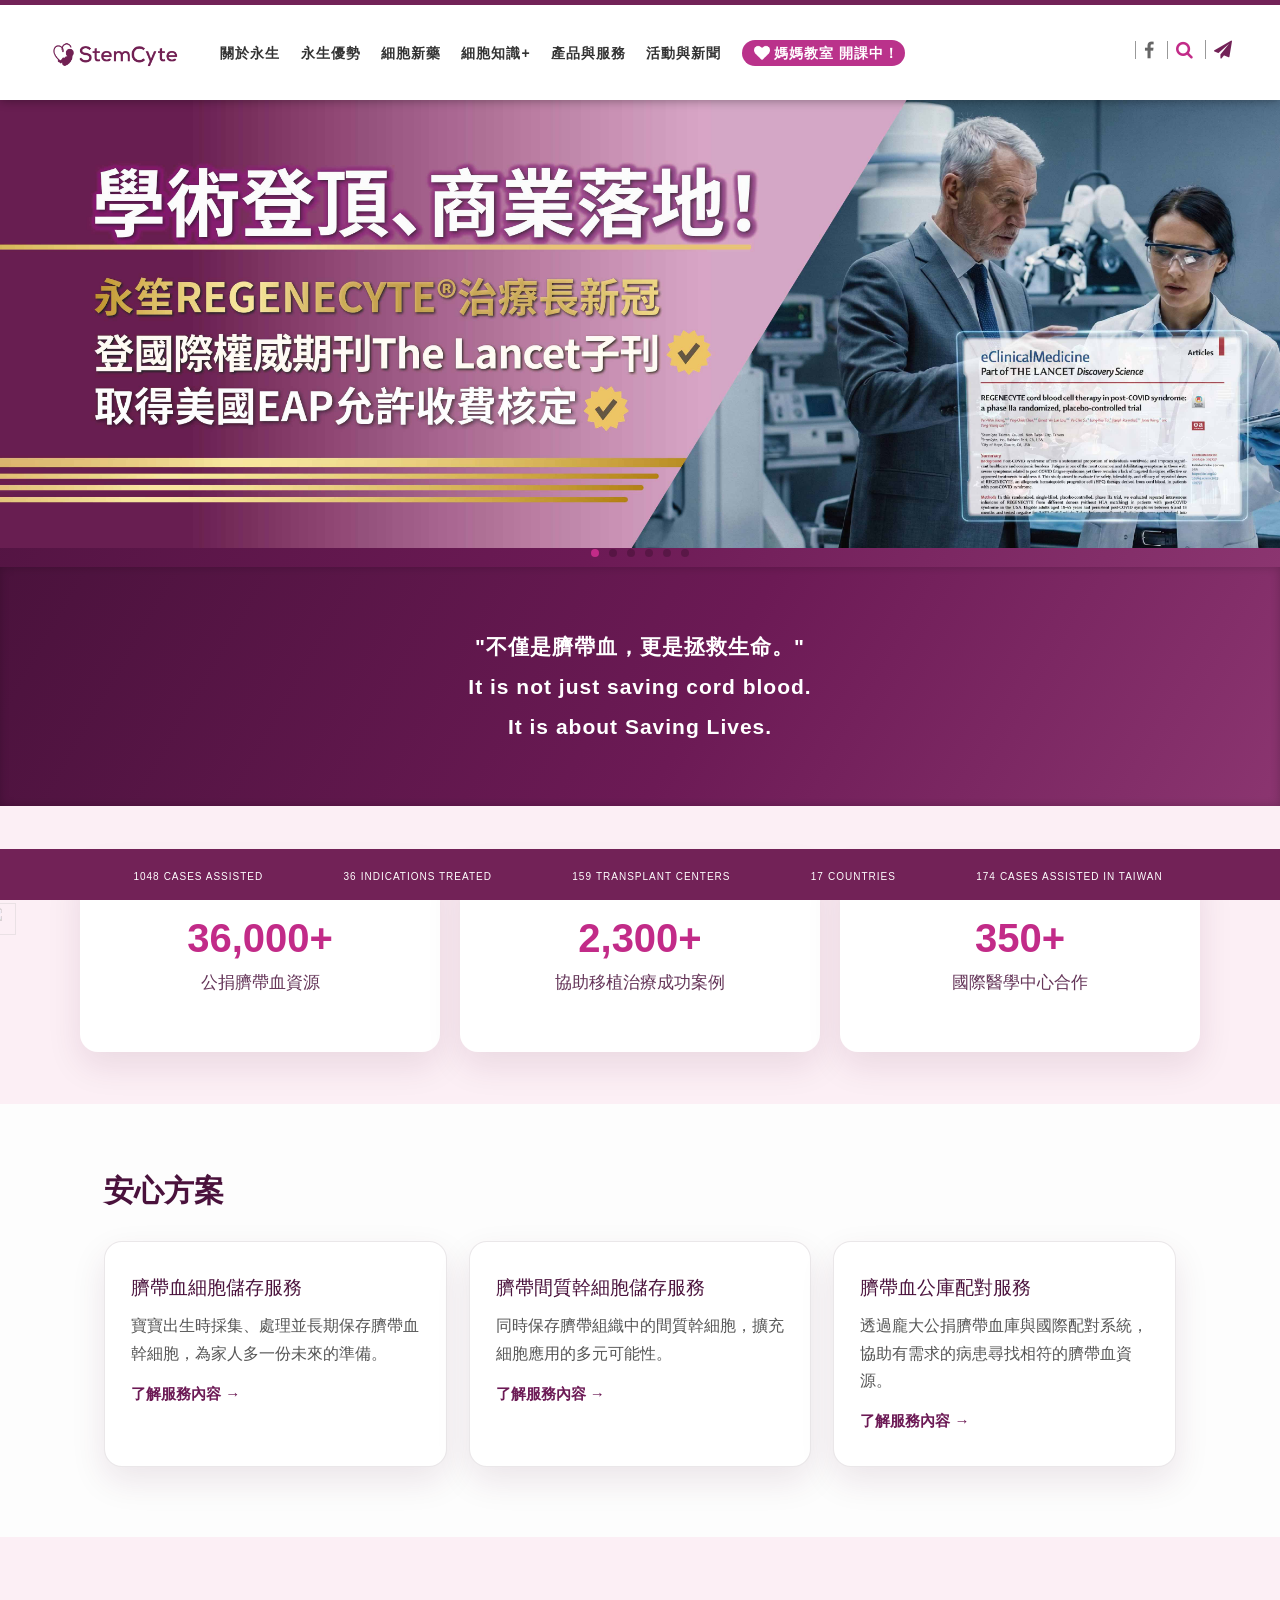
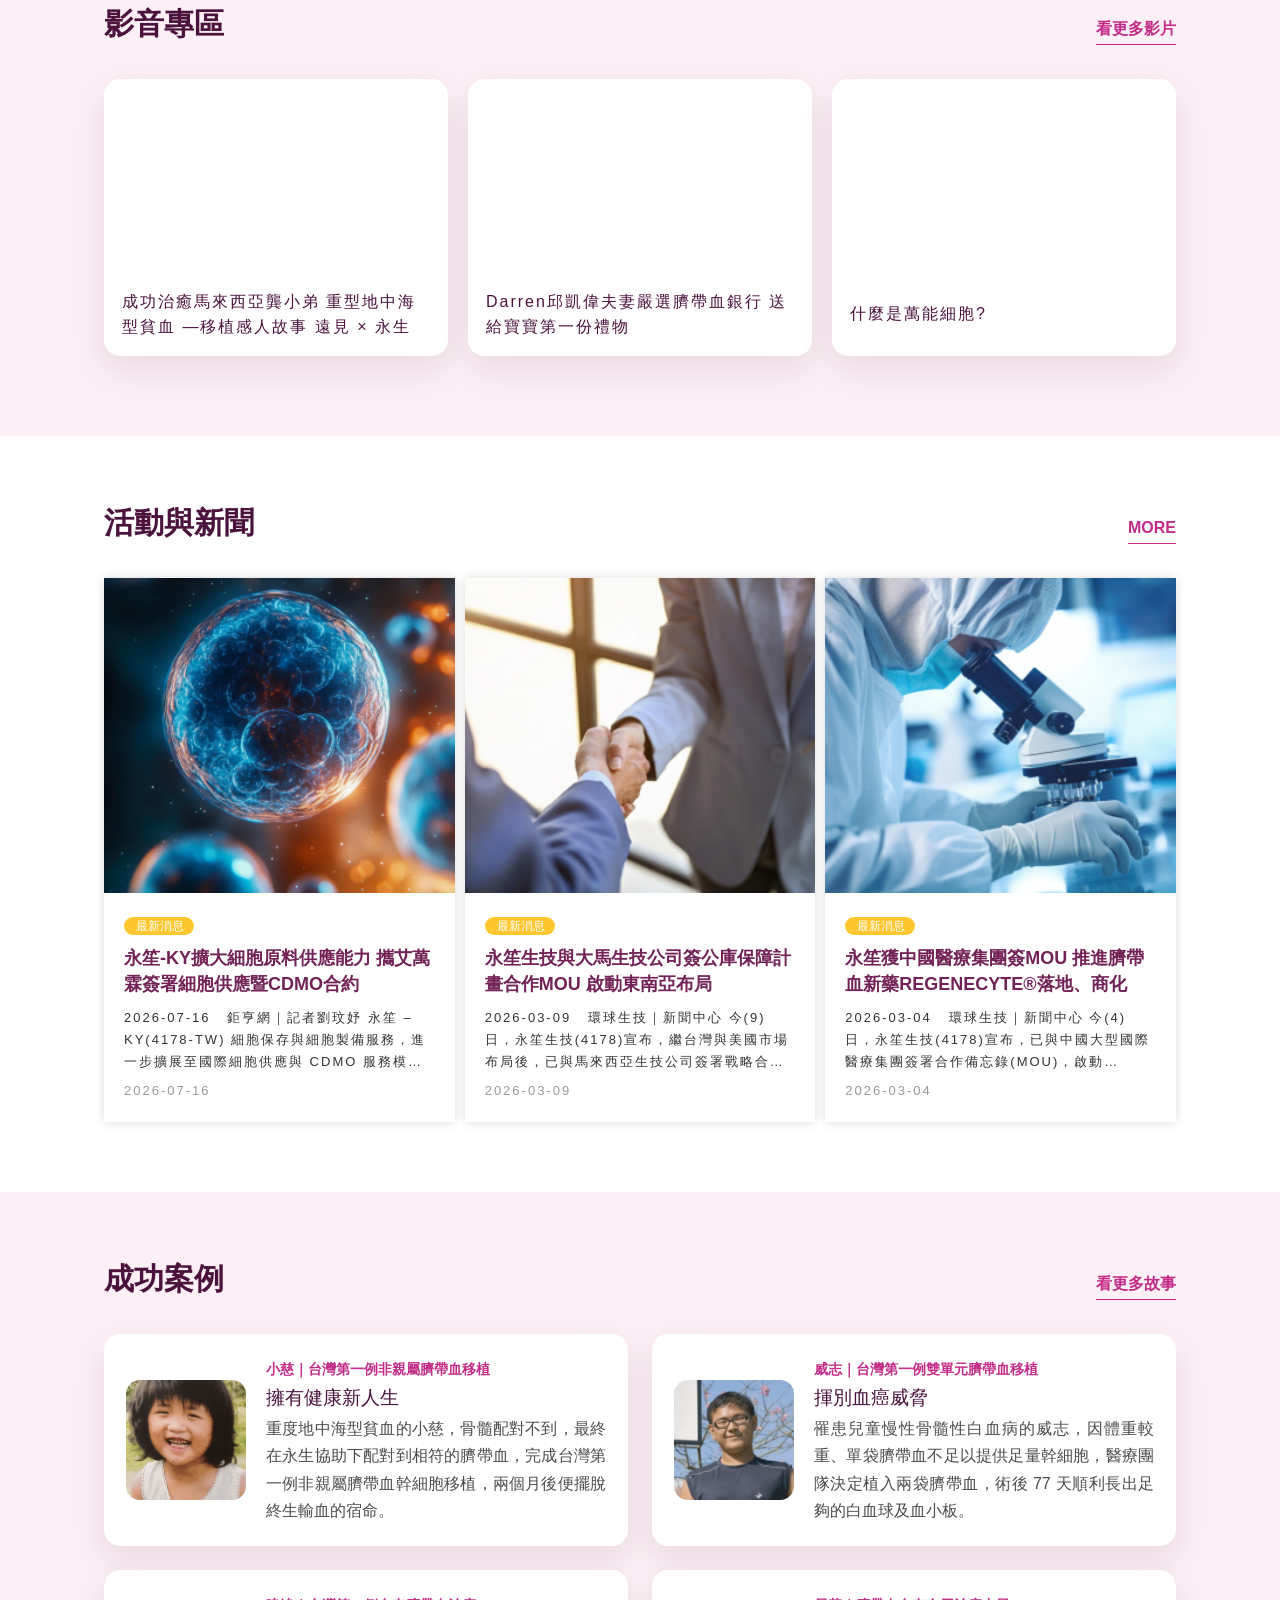
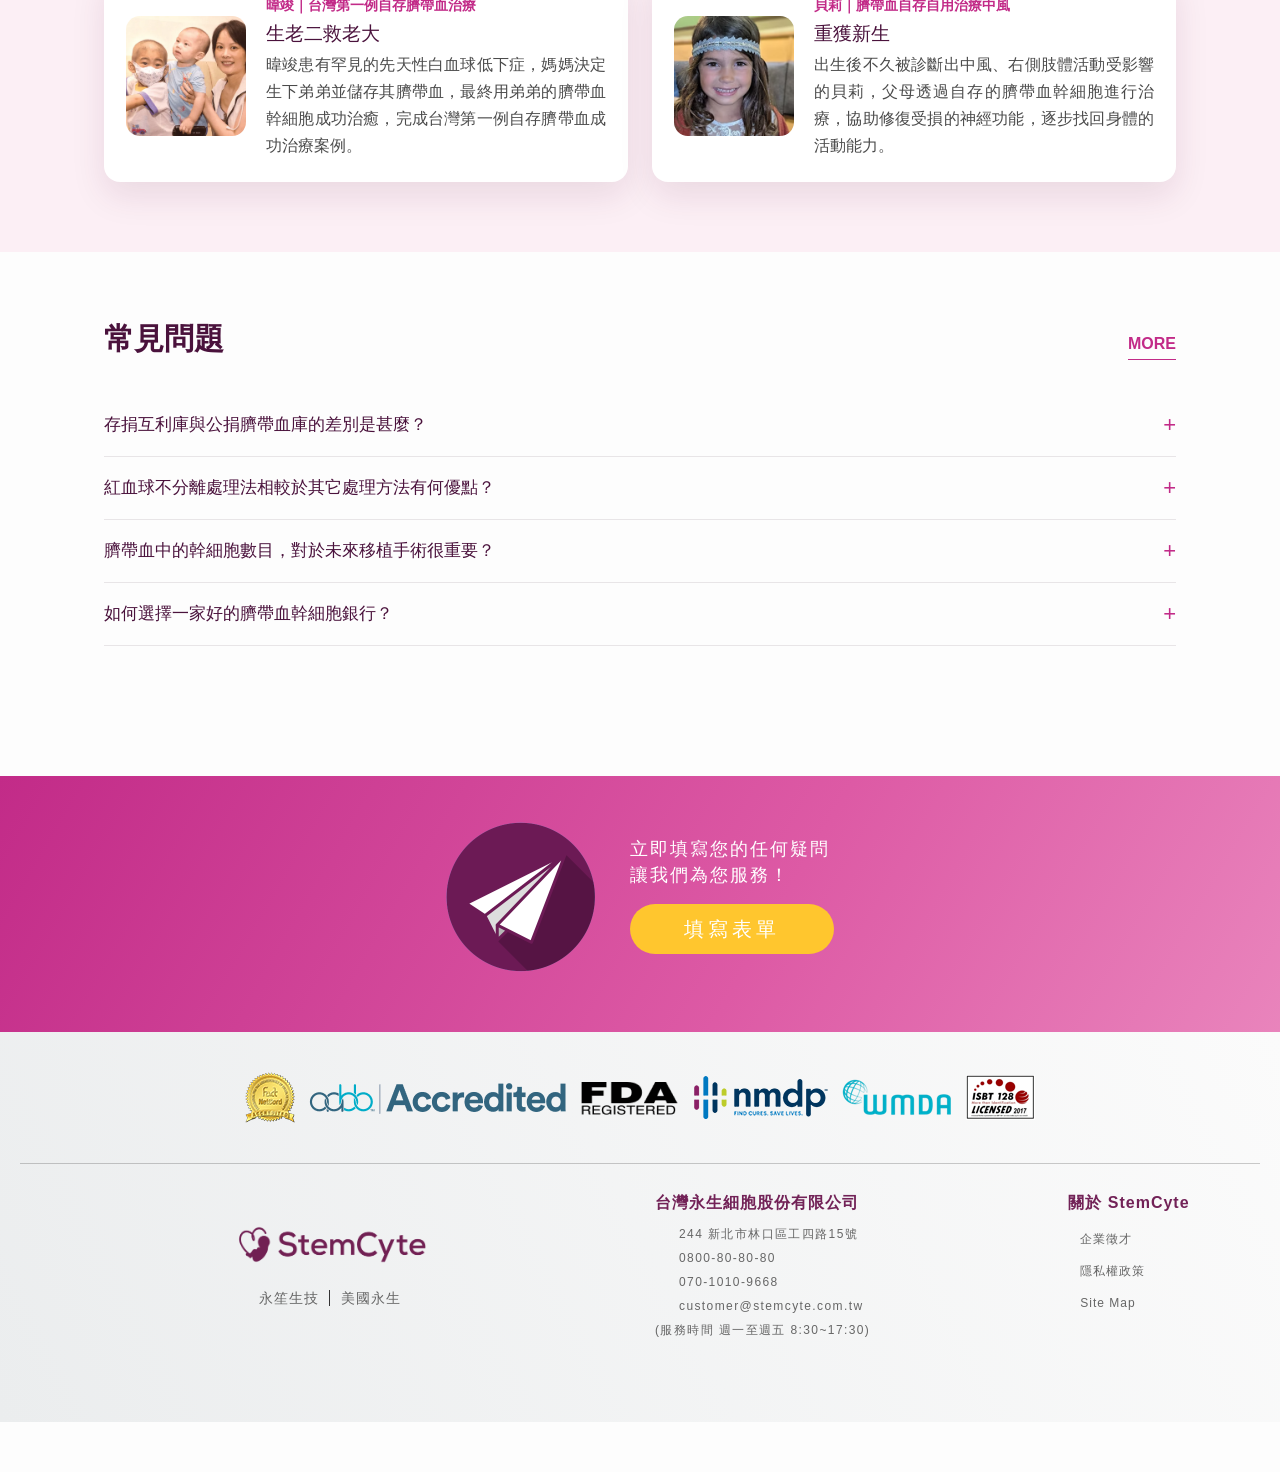
==== commit 9418e8d6: "Add files via upload" ====
--- a/index.html
+++ b/index.html
@@ -48,7 +48,16 @@
 <link href="./index/css" rel="stylesheet">
 
 
-<script src="./index/banner.js.下載" type="text/javascript" id="cookieBanner-247407485" data-cookieconsent="ignore" data-hs-ignore="true" data-loader="hs-scriptloader" data-hsjs-portal="247407485" data-hsjs-env="prod" data-hsjs-hublet="na2"></script><script src="./index/247407485.js.下載" type="text/javascript" id="hs-analytics"></script><script src="./index/conversations-embed.js.下載" type="text/javascript" id="hubspot-messages-loader" data-loader="hs-scriptloader" data-hsjs-portal="247407485" data-hsjs-env="prod" data-hsjs-hublet="na2"></script><script src="./index/collectedforms.js.下載" type="text/javascript" id="CollectedForms-247407485" crossorigin="anonymous" data-leadin-portal-id="247407485" data-leadin-env="prod" data-loader="hs-scriptloader" data-hsjs-portal="247407485" data-hsjs-env="prod" data-hsjs-hublet="na2"></script><script src="./index/397675978868057" async=""></script><script async="" src="./index/fbevents.js.下載"></script><script type="text/javascript" async="" charset="utf-8" src="./index/recaptcha__zh_tw.js.下載" crossorigin="anonymous" integrity="sha384-iA2Cfae7S5I/+XLIyIclM2+j2nT2BlAn66uddDElQ/wmApPKNRs5gaACWxzRfNbX"></script><script src="./index/jquery.min.js.下載"></script><!--jquery ui 1.8.3-->
+<script src="./index/conversations-embed.js.下載" type="text/javascript" id="hubspot-messages-loader" data-loader="hs-scriptloader" data-hsjs-portal="247407485" data-hsjs-env="prod" data-hsjs-hublet="na2"></script><script src="./index/banner.js.下載" type="text/javascript" id="cookieBanner-247407485" data-cookieconsent="ignore" data-hs-ignore="true" data-loader="hs-scriptloader" data-hsjs-portal="247407485" data-hsjs-env="prod" data-hsjs-hublet="na2"></script><script src="./index/collectedforms.js.下載" type="text/javascript" id="CollectedForms-247407485" crossorigin="anonymous" data-leadin-portal-id="247407485" data-leadin-env="prod" data-loader="hs-scriptloader" data-hsjs-portal="247407485" data-hsjs-env="prod" data-hsjs-hublet="na2"></script><script src="./index/247407485.js.下載" type="text/javascript" id="hs-analytics"></script><script src="./index/397675978868057" async=""></script><script async="" src="./index/fbevents.js.下載"></script><script type="text/javascript" async="" charset="utf-8" src="./index/recaptcha__zh_tw.js.下載" crossorigin="anonymous" integrity="sha384-iA2Cfae7S5I/+XLIyIclM2+j2nT2BlAn66uddDElQ/wmApPKNRs5gaACWxzRfNbX"></script><script src="./index/jquery.min.js.下載"></script><style id="kortex-button-styles">
+    @keyframes kortex-spin {
+      to { transform: rotate(360deg); }
+    }
+    @keyframes kortex-shake {
+      0%, 100% { transform: translateX(0); }
+      10%, 30%, 50%, 70%, 90% { transform: translateX(-4px); }
+      20%, 40%, 60%, 80% { transform: translateX(4px); }
+    }
+  </style><!--jquery ui 1.8.3-->
 <script src="./index/jquery-ui.min.js.下載"></script><!--jquery 1.9.0-->
 <script src="./index/bootstrap.js.下載"></script><!--bootsrap3-->
 <script src="./index/dashed.js.下載"></script><!--消除連結虛線.js-->
@@ -362,17 +371,168 @@
             .sc-story-row{ grid-template-columns:90px 1fr; }
             .sc-video-wrap .video_swiper .sc-video-thumb{ aspect-ratio:16/9; }
         }
+
+        /* 手機版（≤640px）：影音專區／活動新聞放棄橫向滑動輪播，
+           改成單純由上往下的直式排列，不再需要靠 Swiper 計算寬度，
+           徹底避開「有時候一張、有時候擠成三張」那個不穩定的問題。
+           用 !important 蓋過 Swiper 自己加的 flex 版面與位移設定。 */
+        @media(max-width:640px){
+            .sc-video-wrap .video_swiper.swiper-container,
+            .sc-news-wrap .news_swiper.swiper-container{
+                overflow:visible !important;
+            }
+            .sc-video-wrap .video_swiper .swiper-wrapper,
+            .sc-news-wrap .news_swiper .swiper-wrapper{
+                display:block !important;
+                transform:none !important;
+            }
+            .sc-video-wrap .video_swiper .swiper-slide,
+            .sc-news-wrap .news_swiper .swiper-slide{
+                width:100% !important;
+                margin:0 0 20px 0 !important;
+            }
+            .sc-video-wrap .video_swiper .swiper-slide:last-child,
+            .sc-news-wrap .news_swiper .swiper-slide:last-child{
+                margin-bottom:0 !important;
+            }
+        }
     </style>
-<style id="kortex-button-styles">
-    @keyframes kortex-spin {
-      to { transform: rotate(360deg); }
+    <!-- ============================================================
+         結構化資料（JSON-LD）：幫助 Google 摘要卡片、語音助理、
+         AI 摘要工具（ChatGPT／Perplexity／Google AI Overview 等）
+         更準確理解這個頁面的內容。
+         這些內容都是「已經顯示在頁面上的真實內容」的結構化版本，
+         不是額外新增的宣稱——這點很重要：Google 的規範要求結構化
+         資料必須跟頁面上實際看得到的內容一致，不能加頁面沒有的話術。
+    ============================================================ -->
+
+    <!-- 公司基本資料：讓「台灣永生」在 Google 知識面板、語音搜尋更容易被正確識別 -->
+    <script type="application/ld+json">
+    {
+        "@context": "https://schema.org",
+        "@type": "MedicalOrganization",
+        "name": "台灣永生細胞股份有限公司",
+        "alternateName": "StemCyte Taiwan",
+        "url": "https://www.stemcyte.com.tw/",
+        "logo": "https://www.stemcyte.com.tw/assets/front/images/logo.png",
+        "sameAs": [
+            "https://www.facebook.com/StemCyteInc",
+            "https://stemcytebio.com/",
+            "http://www.stemcyte.com/"
+        ],
+        "contactPoint": {
+            "@type": "ContactPoint",
+            "telephone": "+886-800-808-080",
+            "contactType": "customer service",
+            "areaServed": "TW",
+            "availableLanguage": "zh-TW"
+        },
+        "address": {
+            "@type": "PostalAddress",
+            "streetAddress": "工四路15號",
+            "addressLocality": "林口區",
+            "addressRegion": "新北市",
+            "postalCode": "244",
+            "addressCountry": "TW"
+        }
     }
-    @keyframes kortex-shake {
-      0%, 100% { transform: translateX(0); }
-      10%, 30%, 50%, 70%, 90% { transform: translateX(-4px); }
-      20%, 40%, 60%, 80% { transform: translateX(4px); }
+    </script>
+
+    <!-- 網站搜尋：讓 Google 有機會在搜尋結果直接顯示「站內搜尋框」（是否顯示由 Google 決定） -->
+    <script type="application/ld+json">
+    {
+        "@context": "https://schema.org",
+        "@type": "WebSite",
+        "name": "\u53f0\u7063\u6c38\u751fStemCyte",
+        "url": "https://www.stemcyte.com.tw/",
+        "potentialAction": {
+            "@type": "SearchAction",
+            "target": "https://www.stemcyte.com.tw/searchresult?search={search_term_string}",
+            "query-input": "required name=search_term_string"
+        }
     }
-  </style><script type="text/javascript" async="" src="./index/f.txt"></script><style type="text/css">html.hs-messages-widget-open.hs-messages-mobile,html.hs-messages-widget-open.hs-messages-mobile body{overflow:hidden!important;position:relative!important}html.hs-messages-widget-open.hs-messages-mobile body{height:100%!important;margin:0!important}#hubspot-messages-iframe-container{display:initial!important;z-index:2147483647;position:fixed!important;bottom:0!important}#hubspot-messages-iframe-container:hover .hs-drag-handle--v2--widget-open--left,#hubspot-messages-iframe-container:hover .hs-drag-handle--v2--widget-open--right{display:flex!important}#hubspot-messages-iframe-container.widget-align-left{left:0!important}#hubspot-messages-iframe-container.widget-align-right{right:0!important}#hubspot-messages-iframe-container.widget-align-center{left:50%!important;transform:translateX(-50%)!important;bottom:32px!important}#hubspot-messages-iframe-container.hs-messages-lightbox-expanded{top:0!important;right:0!important;bottom:0!important;left:0!important;width:100%!important;height:100%!important;z-index:2147483647!important;transform:none!important}#hubspot-messages-iframe-container.hs-messages-lightbox-expanded iframe{position:fixed!important;top:0!important;right:0!important;bottom:0!important;left:0!important;width:100%!important;height:100%!important}#hubspot-messages-iframe-container.internal{z-index:1111}#hubspot-messages-iframe-container.internal iframe{min-width:108px}#hubspot-messages-iframe-container .hs-shadow-container{display:initial!important;z-index:-1;position:absolute;width:0;height:0;bottom:0;content:""}#hubspot-messages-iframe-container .hs-shadow-container.internal{display:none!important}#hubspot-messages-iframe-container .hs-shadow-container.active{width:400px;height:400px}#hubspot-messages-iframe-container iframe{display:initial!important;width:100%!important;height:100%!important;border:none!important;position:absolute!important;bottom:0!important;right:0!important;background:transparent!important}#hubspot-messages-iframe-container .hs-drag-handle--v2--widget-open--right{bottom:20px;left:-5px;display:none!important}#hubspot-messages-iframe-container .hs-drag-handle--v2--widget-open--left{bottom:20px;right:-5px;display:none!important}.hs-drag-handle{position:absolute;cursor:grab;height:60px;display:none;align-items:center;transition:opacity .5s ease;transition-delay:.5s;opacity:1}.hs-drag-handle--v1--right{right:82px;bottom:12px}.hs-drag-handle--v1--left{left:82px;bottom:12px}.hs-drag-handle--v2--pill-launcher--right{bottom:20px;left:10px}.hs-drag-handle--v2--pill-launcher--left{bottom:20px;right:10px}.hs-drag-handle--v2--hidden--left,.hs-drag-handle--v2--hidden--right{opacity:0!important;pointer-events:none!important;transition:none!important}.hs-drag-overlay{position:absolute;top:0;left:0;right:0;bottom:0;user-select:none;z-index:999;display:none}@media print{#hubspot-messages-iframe-container.hs-widget-hide-on-print{display:none!important}}</style></head>
+    </script>
+
+    <!-- FAQ：對應頁面上「常見問題」區塊的四題，內容完全一致 -->
+    <script type="application/ld+json">
+    {
+        "@context": "https://schema.org",
+        "@type": "FAQPage",
+        "mainEntity": [
+            {
+                "@type": "Question",
+                "name": "存捐互利庫與公捐臍帶血庫的差別是甚麼？",
+                "acceptedAnswer": {
+                    "@type": "Answer",
+                    "text": "存捐互利庫的臍帶血所有權仍屬於存戶，未來若配對合適，需經存戶同意才能提供使用；公捐臍帶血庫則是產婦生產時簽署捐贈同意書，由血庫直接保管，未來配對合適即可直接提供治療使用。"
+                }
+            },
+            {
+                "@type": "Question",
+                "name": "紅血球不分離處理法相較於其它處理方法有何優點？",
+                "acceptedAnswer": {
+                    "@type": "Answer",
+                    "text": "這是永笙生技的專利處理技術，僅移除血漿，完整保留有核細胞與紅血球層，最大程度留住臍帶血中珍貴的幹細胞資源，有助提升移植成功率與復原效率。"
+                }
+            },
+            {
+                "@type": "Question",
+                "name": "臍帶血中的幹細胞數目，對於未來移植手術很重要？",
+                "acceptedAnswer": {
+                    "@type": "Answer",
+                    "text": "移植時除了考慮 HLA 配對，幹細胞的活性與數量也是關鍵，需依病患體重換算足量的有核細胞，才能達到理想的移植與復原效果。"
+                }
+            },
+            {
+                "@type": "Question",
+                "name": "如何選擇一家好的臍帶血幹細胞銀行？",
+                "acceptedAnswer": {
+                    "@type": "Answer",
+                    "text": "建議從六個面向評估：協助完成的移植案例數、合作醫學中心數量、自有公捐血庫規模、合約保障是否完整、臍帶血處理保存方式，以及是否參與政府專案。"
+                }
+            }
+        ]
+    }
+    </script>
+
+    <!-- 影音專區：跟著 $video 陣列動態產生，後台改影片、這裡自動同步，不用手動維護 -->
+        <script type="application/ld+json">
+    {
+        "@context": "https://schema.org",
+        "@type": "ItemList",
+        "itemListElement": [
+                        {
+                "@type": "ListItem",
+                "position": 1,
+                "item": {
+                    "@type": "VideoObject",
+                    "name": "\u6210\u529f\u6cbb\u7652\u99ac\u4f86\u897f\u4e9e\u9f94\u5c0f\u5f1f \u91cd\u578b\u5730\u4e2d\u6d77\u578b\u8ca7\u8840 \u2014\u79fb\u690d\u611f\u4eba\u6545\u4e8b \u9060\u898b \u00d7 \u6c38\u751f",
+                    "description": "\u6210\u529f\u6cbb\u7652\u99ac\u4f86\u897f\u4e9e\u9f94\u5c0f\u5f1f \u91cd\u578b\u5730\u4e2d\u6d77\u578b\u8ca7\u8840 \u2014\u79fb\u690d\u611f\u4eba\u6545\u4e8b \u9060\u898b \u00d7 \u6c38\u751f",
+                    "thumbnailUrl": "https:\/\/www.stemcyte.com.tw\/datas\/upload\/site\/1759474227-41.jpeg",
+                    "embedUrl": "https:\/\/www.youtube.com\/watch?v=xhuLUZX49_A"                }
+            },                        {
+                "@type": "ListItem",
+                "position": 2,
+                "item": {
+                    "@type": "VideoObject",
+                    "name": "Darren\u90b1\u51f1\u5049\u592b\u59bb\u56b4\u9078\u81cd\u5e36\u8840\u9280\u884c \u9001\u7d66\u5bf6\u5bf6\u7b2c\u4e00\u4efd\u79ae\u7269",
+                    "description": "Darren\u90b1\u51f1\u5049\u592b\u59bb\u56b4\u9078\u81cd\u5e36\u8840\u9280\u884c \u9001\u7d66\u5bf6\u5bf6\u7b2c\u4e00\u4efd\u79ae\u7269",
+                    "thumbnailUrl": "https:\/\/www.stemcyte.com.tw\/datas\/upload\/site\/1759474170-46.jpeg",
+                    "embedUrl": "https:\/\/www.youtube.com\/watch?v=dn3FEco-30U"                }
+            },                        {
+                "@type": "ListItem",
+                "position": 3,
+                "item": {
+                    "@type": "VideoObject",
+                    "name": "\u4ec0\u9ebc\u662f\u842c\u80fd\u7d30\u80de?",
+                    "description": "\u4ec0\u9ebc\u662f\u842c\u80fd\u7d30\u80de?",
+                    "thumbnailUrl": "https:\/\/www.stemcyte.com.tw\/datas\/upload\/site\/1770354845-17.jpeg",
+                    "embedUrl": "https:\/\/youtu.be\/VAm_-8fhD2c"                }
+            }                    ]
+    }
+    </script>
+    
+<script type="text/javascript" async="" src="./index/f.txt"></script><style type="text/css">html.hs-messages-widget-open.hs-messages-mobile,html.hs-messages-widget-open.hs-messages-mobile body{overflow:hidden!important;position:relative!important}html.hs-messages-widget-open.hs-messages-mobile body{height:100%!important;margin:0!important}#hubspot-messages-iframe-container{display:initial!important;z-index:2147483647;position:fixed!important;bottom:0!important}#hubspot-messages-iframe-container:hover .hs-drag-handle--v2--widget-open--left,#hubspot-messages-iframe-container:hover .hs-drag-handle--v2--widget-open--right{display:flex!important}#hubspot-messages-iframe-container.widget-align-left{left:0!important}#hubspot-messages-iframe-container.widget-align-right{right:0!important}#hubspot-messages-iframe-container.widget-align-center{left:50%!important;transform:translateX(-50%)!important;bottom:32px!important}#hubspot-messages-iframe-container.hs-messages-lightbox-expanded{top:0!important;right:0!important;bottom:0!important;left:0!important;width:100%!important;height:100%!important;z-index:2147483647!important;transform:none!important}#hubspot-messages-iframe-container.hs-messages-lightbox-expanded iframe{position:fixed!important;top:0!important;right:0!important;bottom:0!important;left:0!important;width:100%!important;height:100%!important}#hubspot-messages-iframe-container.internal{z-index:1111}#hubspot-messages-iframe-container.internal iframe{min-width:108px}#hubspot-messages-iframe-container .hs-shadow-container{display:initial!important;z-index:-1;position:absolute;width:0;height:0;bottom:0;content:""}#hubspot-messages-iframe-container .hs-shadow-container.internal{display:none!important}#hubspot-messages-iframe-container .hs-shadow-container.active{width:400px;height:400px}#hubspot-messages-iframe-container iframe{display:initial!important;width:100%!important;height:100%!important;border:none!important;position:absolute!important;bottom:0!important;right:0!important;background:transparent!important}#hubspot-messages-iframe-container .hs-drag-handle--v2--widget-open--right{bottom:20px;left:-5px;display:none!important}#hubspot-messages-iframe-container .hs-drag-handle--v2--widget-open--left{bottom:20px;right:-5px;display:none!important}.hs-drag-handle{position:absolute;cursor:grab;height:60px;display:none;align-items:center;transition:opacity .5s ease;transition-delay:.5s;opacity:1}.hs-drag-handle--v1--right{right:82px;bottom:12px}.hs-drag-handle--v1--left{left:82px;bottom:12px}.hs-drag-handle--v2--pill-launcher--right{bottom:20px;left:10px}.hs-drag-handle--v2--pill-launcher--left{bottom:20px;right:10px}.hs-drag-handle--v2--hidden--left,.hs-drag-handle--v2--hidden--right{opacity:0!important;pointer-events:none!important;transition:none!important}.hs-drag-overlay{position:absolute;top:0;left:0;right:0;bottom:0;user-select:none;z-index:999;display:none}@media print{#hubspot-messages-iframe-container.hs-widget-hide-on-print{display:none!important}}</style></head>
 <body data-page="index" style="">
 
 <!-- Google Tag Manager (noscript) -->
@@ -656,7 +816,7 @@
 
 	<!-- ① SWIPER：完全沿用原本 $advertisements 輪播（不修改資料來源與 JS） -->
 	<div class="swiper-container index_top swiper-container-horizontal">
-	    <div class="swiper-wrapper" style="transform: translate3d(-3810px, 0px, 0px); transition-duration: 300ms;"><div class="swiper-slide swiper-slide-duplicate" data-swiper-slide-index="5" style="width: 1905px;">
+	    <div class="swiper-wrapper" style="transform: translate3d(-5715px, 0px, 0px); transition-duration: 0ms;"><div class="swiper-slide swiper-slide-duplicate" data-swiper-slide-index="5" style="width: 1905px;">
 	                <div class="swiper_imgbox">
 
 	                    	                    	<!--電腦版的圖-->
@@ -674,7 +834,7 @@
 	            </div>
 
             <!--新的輪播開始-->
-                        		            <div class="swiper-slide swiper-slide-prev" data-swiper-slide-index="0" style="width: 1905px;">
+                        		            <div class="swiper-slide" data-swiper-slide-index="0" style="width: 1905px;">
 	                <div class="swiper_imgbox">
 
 	                    	                    	<!--電腦版的圖-->
@@ -690,7 +850,7 @@
 	                    
 	                </div>
 	            </div>
-	         		            <div class="swiper-slide swiper-slide-active" data-swiper-slide-index="1" style="width: 1905px;">
+	         		            <div class="swiper-slide swiper-slide-prev" data-swiper-slide-index="1" style="width: 1905px;">
 	                <div class="swiper_imgbox">
 
 	                    	                    	<!--電腦版的圖-->
@@ -706,7 +866,7 @@
 	                    
 	                </div>
 	            </div>
-	         		            <div class="swiper-slide swiper-slide-next" data-swiper-slide-index="2" style="width: 1905px;">
+	         		            <div class="swiper-slide swiper-slide-active" data-swiper-slide-index="2" style="width: 1905px;">
 	                <div class="swiper_imgbox">
 
 	                    	                    	<!--電腦版的圖-->
@@ -722,7 +882,7 @@
 	                    
 	                </div>
 	            </div>
-	         		            <div class="swiper-slide" data-swiper-slide-index="3" style="width: 1905px;">
+	         		            <div class="swiper-slide swiper-slide-next" data-swiper-slide-index="3" style="width: 1905px;">
 	                <div class="swiper_imgbox">
 
 	                    	                    	<!--電腦版的圖-->
@@ -772,7 +932,7 @@
 	            </div>
 	         			                <!--新的輪播結束-->
 
-	    <div class="swiper-slide swiper-slide-duplicate swiper-slide-duplicate-prev" data-swiper-slide-index="0" style="width: 1905px;">
+	    <div class="swiper-slide swiper-slide-duplicate" data-swiper-slide-index="0" style="width: 1905px;">
 	                <div class="swiper_imgbox">
 
 	                    	                    	<!--電腦版的圖-->
@@ -789,7 +949,7 @@
 	                </div>
 	            </div></div>
 
-	    <div class="swiper-pagination index_top_pag swiper-pagination-clickable swiper-pagination-bullets"><span class="swiper-pagination-bullet"></span><span class="swiper-pagination-bullet swiper-pagination-bullet-active"></span><span class="swiper-pagination-bullet"></span><span class="swiper-pagination-bullet"></span><span class="swiper-pagination-bullet"></span><span class="swiper-pagination-bullet"></span></div>
+	    <div class="swiper-pagination index_top_pag swiper-pagination-clickable swiper-pagination-bullets"><span class="swiper-pagination-bullet"></span><span class="swiper-pagination-bullet"></span><span class="swiper-pagination-bullet swiper-pagination-bullet-active"></span><span class="swiper-pagination-bullet"></span><span class="swiper-pagination-bullet"></span><span class="swiper-pagination-bullet"></span></div>
 	    <div class="swiper-button-next index_top_pag-next"></div>
 	    <div class="swiper-button-prev index_top_pag-prev"></div>
 
@@ -842,7 +1002,7 @@
 				<a class="sc-more" href="https://www.youtube.com/channel/UCYA_PeXx0R-MYJTXJokmK0w?view_as=subscriber" target="_blank">看更多影片</a>
 			</div>
 			<div class="swiper-container video_swiper swiper-container-horizontal">
-		        <div class="swiper-wrapper" style="transform: translate3d(0px, 0px, 0px); transition-duration: 0ms;">
+		        <div class="swiper-wrapper">
 												                    <div class="swiper-slide swiper-slide-active" style="width: 344px; margin-right: 20px;">
         	            	<a href="https://www.youtube.com/watch?v=xhuLUZX49_A" data-rel="lightcase" target="_blank">
         	            		<div class="sc-video-thumb" style="background-image: url(https://www.stemcyte.com.tw/datas/upload/site/1759474227-41.jpeg )"></div>
@@ -888,7 +1048,7 @@
 		        breakpoints: {
 		            992: { simulateTouch: true, slidesPerView: 2, spaceBetween: 16 },
 		            768: { simulateTouch: true, slidesPerView: 2, spaceBetween: 16 },
-		            640: { simulateTouch: true, slidesPerView: 1, spaceBetween: 16 }
+		            640: { simulateTouch: false, slidesPerView: 1, spaceBetween: 16, autoplay: false }
 		        }
 		    });
 		    });
@@ -904,7 +1064,7 @@
 				<a class="sc-more" href="https://www.stemcyte.com.tw/eventnews">MORE</a>
 			</div>
 			<div class="swiper-container news_swiper swiper-container-horizontal">
-		        <div class="swiper-wrapper" style="transform: translate3d(0px, 0px, 0px); transition-duration: 0ms;">
+		        <div class="swiper-wrapper">
 										    			            <div class="swiper-slide swiper-slide-active" style="width: 350.667px; margin-right: 10px;">
 			            	<a href="https://www.stemcyte.com.tw/content?id=382">
 				            	<img src="./index/300x270-1785836102-53.png" class="img-responsive">
@@ -1327,7 +1487,7 @@
 		        breakpoints: {
 		            992: { simulateTouch: true, slidesPerView: 2, spaceBetween: 10 },
 		            768: { simulateTouch: true, slidesPerView: 2, spaceBetween: 10 },
-		            640: { simulateTouch: true, slidesPerView: 1, spaceBetween: 10 }
+		            640: { simulateTouch: false, slidesPerView: 1, spaceBetween: 10, autoplay: false }
 		        }
 		    });
 		    });
@@ -1438,7 +1598,7 @@
 			<div class="img_center footer_logo">
 				<a href="https://www.stemcyte.com.tw/index.php"><img src="./index/logo.png" class="img-responsive" style="max-width: 223px;"></a>
 				<div class="company_link">
-                    <a target="_blank" href="https://stemcytebio.com/?__hstc=21747812.65220b319095dc44982afc2dc1ca9979.1789089709641.1789694493747.1789701926022.22&amp;__hssc=21747812.1.1789701926022&amp;__hsfp=4f9ae0c35118c56f59e711c0cab95cc0">永笙生技</a>
+                    <a target="_blank" href="https://stemcytebio.com/?__hstc=21747812.65220b319095dc44982afc2dc1ca9979.1789089709641.1789950830215.1789952886536.27&amp;__hssc=21747812.6.1789952886536&amp;__hsfp=4f9ae0c35118c56f59e711c0cab95cc0">永笙生技</a>
                     <div class="foot_line"></div>
 					<a target="_blank" href="http://www.stemcyte.com/">美國永生</a>
 					<!-- <div class="foot_line"></div> -->
@@ -1513,7 +1673,7 @@
 </a> -->
 
 
-<a class="gototop" href="https://www.stemcyte.com.tw/#" id="back-to-top" title="Back to top"><img src="./index/gototop.png"></a>
+<a class="gototop show" href="https://www.stemcyte.com.tw/#" id="back-to-top" title="Back to top"><img src="./index/gototop.png"></a>
 
 
 <script type="text/javascript">
@@ -1579,4 +1739,4 @@
 
 
 
-<iframe owner="archetype" title="archetype" style="display: none; visibility: hidden;" src="./index/saved_resource.html"></iframe><div role="region" aria-label="聊天小工具" id="hubspot-messages-iframe-container" class="widget-align-right" style="color-scheme: light; min-height: 96px; min-width: 100px; width: 92px; height: 92px;"><div class="hs-shadow-container"></div><iframe src="./index/794d9c0a64554e08aa54bf44f82d1a3f.html" id="hubspot-conversations-iframe" title="聊天小工具" allowfullscreen="" data-test-id="chat-widget-iframe"></iframe></div><a id="bottomBar" style="position: fixed; bottom: -40px; left: 0px; z-index: 9999; transform: translateX(-50%); background-color: transparent; border-radius: 5px 5px 0px 0px; opacity: 0.3; padding: 5px; transition: 0.3s; cursor: pointer; max-height: 100px; max-width: 45px;"><img src="chrome-extension://kobncfkmjelbefaoohoblamnbackjggk/icon/icon_32.png" style="width: 32px; height: 32px;"></a></body><style id="igor_ext_nofollow">a[rel~='nofollow'],a[rel~='sponsored'],a[rel~='ugc']{outline:.14em dotted red !important;outline-offset:.2em;}a[rel~='nofollow'] img,a[rel~='sponsored'] img,a[rel~='ugc'] img{outline:2px dotted red !important;outline-offset:.2em;}</style></html>
+<iframe owner="archetype" title="archetype" style="display: none; visibility: hidden;" src="./index/saved_resource.html"></iframe><a id="bottomBar" style="position: fixed; bottom: -40px; left: 0px; z-index: 9999; transform: translateX(-50%); background-color: transparent; border-radius: 5px 5px 0px 0px; opacity: 0.3; padding: 5px; transition: 0.3s; cursor: pointer; max-height: 100px; max-width: 45px;"><img src="chrome-extension://kobncfkmjelbefaoohoblamnbackjggk/icon/icon_32.png" style="width: 32px; height: 32px;"></a><div role="region" aria-label="聊天小工具" id="hubspot-messages-iframe-container" class="widget-align-right" style="color-scheme: light; min-height: 96px; min-width: 100px; width: 282px; height: 253px;"><div class="hs-shadow-container"></div><iframe src="./index/794d9c0a64554e08aa54bf44f82d1a3f.html" id="hubspot-conversations-iframe" title="聊天小工具" allowfullscreen="" data-test-id="chat-widget-iframe"></iframe></div></body><style id="igor_ext_nofollow">a[rel~='nofollow'],a[rel~='sponsored'],a[rel~='ugc']{outline:.14em dotted red !important;outline-offset:.2em;}a[rel~='nofollow'] img,a[rel~='sponsored'] img,a[rel~='ugc'] img{outline:2px dotted red !important;outline-offset:.2em;}</style></html>
